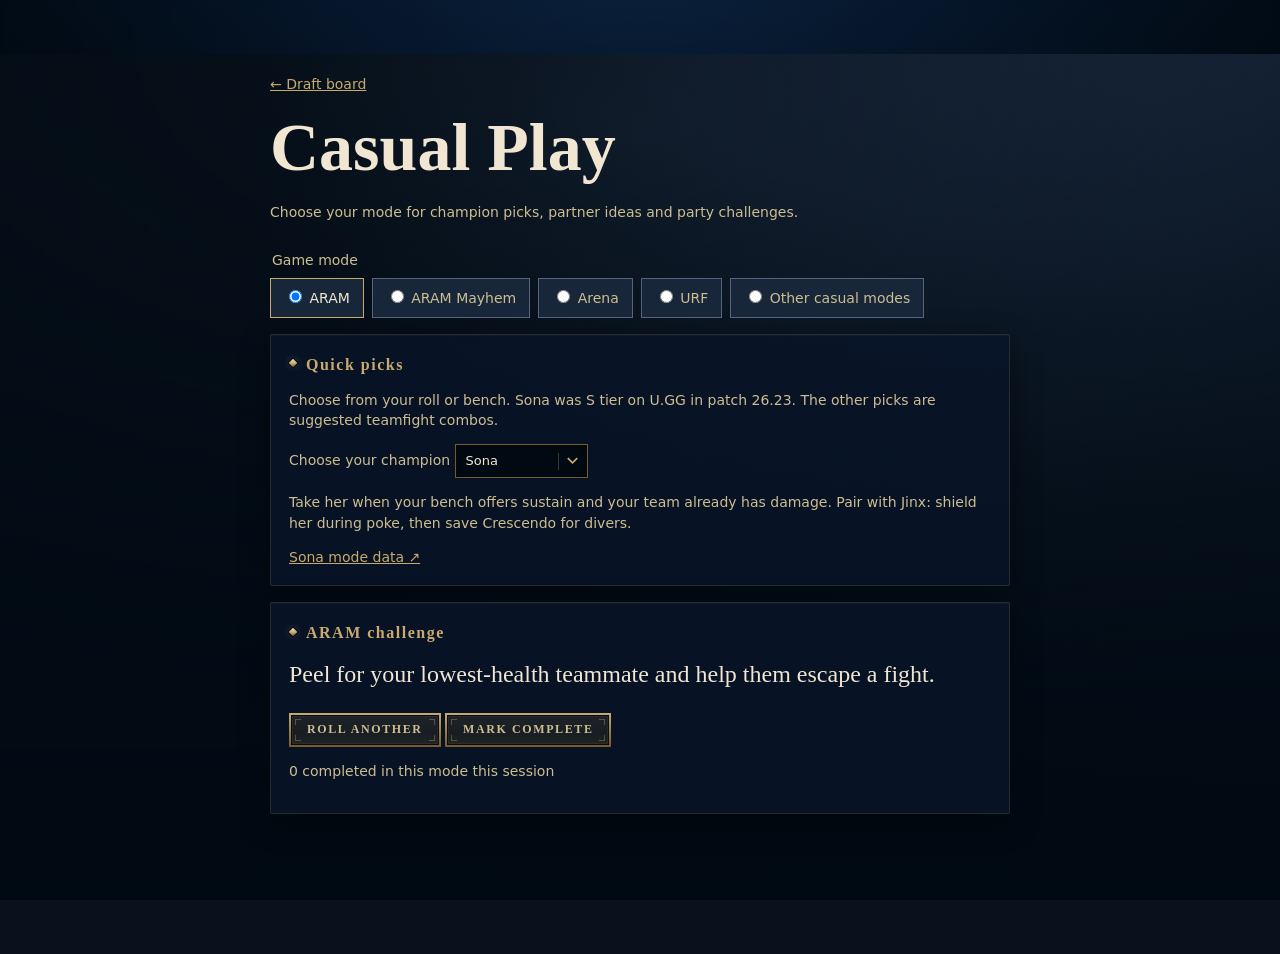
==== casual.html @ dc9e4411 "Route Arena and casual queues outside five-player analysis and suggest Arena duos" ====
<!doctype html>
<html lang="en">
<head>
<meta charset="utf-8">
<meta name="viewport" content="width=device-width,initial-scale=1">
<title>Casual Play · AI Counter Picker</title>
<link rel="stylesheet" href="style.css?v=d9fa9392c0">
<style>
body { background: radial-gradient(ellipse at top right,#273954,transparent 58%),#09121c; }
main { max-width: 780px; margin: 6vh auto; padding: 20px; }
h1 { color: var(--white); font: 700 clamp(36px,7vw,68px)/1.05 Georgia,serif; margin: 18px 0; }
fieldset { display:flex; flex-wrap:wrap; gap:8px; border:0; padding:0; margin:28px 0 16px; }
legend { margin-bottom:8px; } .mode { padding:8px 13px; background:#172638; border:1px solid #56637a; cursor:pointer; }
.mode:has(:checked) { border-color:var(--gold); color:var(--gold-hi); } .card { margin:16px 0; }
#prompt { font: 24px/1.35 Georgia,serif; color:var(--white); margin:14px 0 22px; }
</style>
<script defer src="casual.js?v=d9fa9392c0"></script>
</head>
<body><main><a href="./">← Draft board</a><h1>Casual Play</h1>
<p>Choose your mode for champion picks, partner ideas and party challenges.</p>
<fieldset><legend>Game mode</legend>
<label class="mode"><input type="radio" name="mode" value="ARAM" checked> ARAM</label>
<label class="mode"><input type="radio" name="mode" value="Mayhem"> ARAM Mayhem</label>
<label class="mode"><input type="radio" name="mode" value="Arena"> Arena</label>
<label class="mode"><input type="radio" name="mode" value="URF"> URF</label>
<label class="mode"><input type="radio" name="mode" value="Other"> Other casual modes</label></fieldset>
<section class="card" id="scout"><h2>Quick picks</h2><p id="pickNote"></p><label>Choose your champion <select id="champion"></select></label><div id="advice" aria-live="polite"></div></section>
<section class="card"><h2 id="heading">ARAM challenge</h2><p id="prompt" aria-live="polite"></p>
<button id="roll">Roll another</button> <button id="done">Mark complete</button><p id="score" aria-live="polite"></p></section>
</main></body></html>
---- style.css ----
:root {
  /* ---- the theme: Hextech, the default. The region themes (web/theme.js) set these on <html> ---- */
  --bg0: #010a13; --bg0-rgb: 1, 10, 19;            /* the darkest background, and dark ink on lit buttons */
  --bg1: #0a1428; --bg1-rgb: 10, 20, 40;
  --bg2: #0f1e33;
  --bg-deep: #050d18; --bg-deep-rgb: 3, 12, 24;
  --veil-rgb: 1, 6, 12;                            /* behind an open window */
  --glow1: #12305a; --glow2: #04223a;              /* the two soft glows in the page background */
  --panel: rgba(9, 20, 40, 0.86);
  --face: #1e2328; --face2: #141a20;               /* button faces */
  --surface: #0f1c30; --surface2: #0a1424; --surface-hi: #1b2a3f; --surface-hi2: #0d1829;   /* suggestion cards */
  --chip-bg: #0a1322; --field: #102038; --field2: #07111f; --rail: #0b111b; --rail2: #0b1521; --kbd: #0c1626;
  --accent: #c8aa6e; --accent-rgb: 200, 170, 110;  /* frames, titles, corner marks (gold) */
  --accent-hi: #f0e6d2; --accent-hi-rgb: 240, 230, 210;
  --accent-dk: #785a28; --accent-dk-rgb: 120, 90, 40;
  --accent-mid: #a08443; --accent-soft: #e0c88f; --accent-shade: #8f7340; --accent-deep: #463714;
  --accent-ink: #3c2d10; --accent-ink-rgb: 60, 45, 16;
  --accent-glint-rgb: 255, 250, 235; --accent-lit-rgb: 255, 252, 240;
  --energy: #0ac8b9; --energy-rgb: 10, 200, 185;   /* the glow: main buttons, switches, crystals (teal) */
  --energy-hi: #cdfafa; --energy-hi-rgb: 205, 250, 250;
  --energy-dk: #005a82; --energy-dk-rgb: 0, 90, 130;
  --energy-pale: #f0fdfd; --energy-glint: #e0fffd; --energy-lit: #f0fafa;
  --energy-face: #0a323c; --energy-face2: #091428; --energy-face-hi: #0d4552; --energy-face-hi2: #0a1e36;
  --energy-r: #2fd6c8; --energy-r2: #0a8c82;
  --text: #cdbe91;
  --text-dim: #8c8a82;
  --white: #f0e6d2;
  --chev: url("data:image/svg+xml,%3Csvg xmlns='http://www.w3.org/2000/svg' viewBox='0 0 12 8'%3E%3Cpath d='M1.5 1.5 6 6l4.5-4.5' fill='none' stroke='%23c8aa6e' stroke-width='1.8' stroke-linecap='square'/%3E%3C/svg%3E");
  --chev-hi: url("data:image/svg+xml,%3Csvg xmlns='http://www.w3.org/2000/svg' viewBox='0 0 12 8'%3E%3Cpath d='M1.5 1.5 6 6l4.5-4.5' fill='none' stroke='%23f0e6d2' stroke-width='1.8' stroke-linecap='square'/%3E%3C/svg%3E");
  --search-icon: url("data:image/svg+xml,%3Csvg xmlns='http://www.w3.org/2000/svg' viewBox='0 0 24 24' fill='none' stroke='%23c8aa6e' stroke-width='2.2' stroke-linecap='round'%3E%3Ccircle cx='10.5' cy='10.5' r='6.5'/%3E%3Cpath d='M15.5 15.5 21 21'/%3E%3C/svg%3E");
  --art: none; --art-pos: center 25%; --art-opacity: .58;   /* the region's picture behind everything, dimmed */
  /* the names the rest of the stylesheet uses */
  --gold: var(--accent); --gold-hi: var(--accent-hi); --gold-dk: var(--accent-dk);
  --line: #2a2f38;
  /* the teams and good/bad: the same in every theme */
  --blue: #0ac8b9;
  --blue-dk: #005a82;
  --red: #e84057;
  --red-dk: #6a1424;
  --good: #3fd28a;
  --bad: #ff5c6c;
  /* one look on every page: the same frame colour, corners, control heights and motion */
  --edge: rgba(var(--accent-rgb), 0.16);   /* panel frames: faint gold, like the client */
  --edge-hi: var(--accent-dk);                  /* control frames */
  --well: var(--bg0);                     /* inside of text boxes and dropdowns */
  --radius: 2px;
  --ctl: 34px;      /* buttons, dropdowns, text boxes */
  --ctl-sm: 28px;   /* small toggles and tools */
  --ctl-lg: 52px;   /* the champion search box */
  --head-h: 59px;   /* the header's real height (measured by the page), for things pinned under it */
  --ease: cubic-bezier(.2, .7, .2, 1);
  --spring: cubic-bezier(.34, 1.56, .64, 1);   /* a small overshoot: switch knobs, reticles */
  --t: .18s;
  --gem: linear-gradient(135deg, var(--accent-hi), var(--accent) 55%, var(--accent-dk));   /* the gold diamond used for knobs and marks */
  --shadow: 0 8px 30px rgba(0, 0, 0, 0.45);
}

* { box-sizing: border-box; }
html, body { margin: 0; }
html { background: var(--bg0); }
body {
  color: var(--text);
  font: 14px/1.45 Inter, system-ui, "Segoe UI", sans-serif;
  min-height: 100vh;
}
/* Behind everything, three layers pinned to the window: the page's soft glows, the theme's picture (a
   region's champion art, set by web/theme.js) dimmed, and a darker wash on top, heaviest at the edges and
   the bottom, that keeps every word easy to read. Being pinned layers, scrolling never repaints them.
   (No blur on them, and no see-through blur on bars or windows anywhere: a full-window blur is redrawn
   on every frame and made switching themes lag.) */
html::before, body::before, body::after { content: ""; position: fixed; inset: 0; z-index: -1; pointer-events: none; }
html::before {
  background: radial-gradient(1200px 600px at 50% -10%, var(--glow1) 0%, transparent 60%),
              radial-gradient(900px 500px at 0% 100%, var(--glow2) 0%, transparent 60%),
              linear-gradient(180deg, var(--bg0), var(--bg-deep) 60%, var(--bg0));
}
body::before {
  background: var(--art) var(--art-pos) / cover no-repeat;
  opacity: var(--art-opacity); will-change: opacity;
  transition: opacity .45s var(--ease);
}
body::after {
  background:
    radial-gradient(125% 90% at 50% 15%, rgba(var(--bg0-rgb), .05), rgba(var(--bg0-rgb), .72) 75%),
    linear-gradient(180deg, rgba(var(--bg0-rgb), .12), rgba(var(--bg0-rgb), .36) 50%, rgba(var(--bg0-rgb), .74));
}
/* the region's champions take turns (theme.js). Two pictures: the page's own (body::before) and a layer
   just above it (.art-fade), both under the dark wash. The one coming in fades in evenly while the other
   holds on and goes late, so together they stay as bright as one picture, with no dip halfway. */
.art-fade { position: fixed; inset: 0; z-index: -1; pointer-events: none; opacity: 0; background: center 20% / cover no-repeat;
  will-change: opacity; transition: opacity var(--art-fade, 1.5s) ease-in; }
.art-fade.on { opacity: var(--art-opacity); transition-timing-function: linear; }
html.art-out body::before { opacity: 0; transition: opacity var(--art-fade, 1.5s) ease-in; }
html.art-back body::before { transition: opacity var(--art-fade, 1.5s) linear; }
/* switching themes: the pictures go quickly (after the rules above, so this wins), then the new theme's comes in */
html.theme-swap body::before, html.theme-swap .art-fade { opacity: 0; transition: opacity .2s var(--ease); }
a { color: var(--gold); }
button, select, input { font: inherit; }
kbd { border: 1px solid var(--gold-dk); border-bottom-width: 2px; border-radius: var(--radius); padding: 0 4px; font-size: 11px; color: var(--gold); background: var(--kbd); }
* { scrollbar-width: thin; scrollbar-color: var(--edge-hi) transparent; }
::selection { background: rgba(var(--accent-rgb), .35); color: #fff; }
:focus-visible { outline: 1px solid var(--energy); outline-offset: 2px; }
a:has(> button) { display: inline-flex; text-decoration: none; }
@keyframes rise { from { opacity: 0; transform: translateY(6px); } }
@keyframes fade { from { opacity: 0; } }

/* ---------------------------------------------------------------- header */
header.top {
  display: flex; align-items: center; gap: 18px; padding: 0 20px; min-height: 58px;
  border-bottom: 1px solid rgba(var(--accent-dk-rgb), .35);
  background: linear-gradient(180deg, rgba(var(--bg0-rgb), .74), rgba(var(--bg1-rgb), .66));
  position: sticky; top: 0; z-index: 20;
}
/* a gold filigree line under the header, brightest in the middle, with a diamond set in it */
header.top::after {
  content: ""; position: absolute; left: 0; right: 0; bottom: -1px; height: 1px; pointer-events: none;
  background: linear-gradient(90deg, transparent, var(--accent-dk) 18%, var(--accent) 42%, var(--accent-hi) 50%, var(--accent) 58%, var(--accent-dk) 82%, transparent);
}
header.top::before {
  content: ""; position: absolute; left: 50%; bottom: -4px; width: 7px; height: 7px; margin-left: -3.5px; pointer-events: none;
  transform: rotate(45deg); background: var(--gem); box-shadow: 0 0 0 1px var(--bg0), 0 0 10px rgba(var(--accent-rgb), .55);
}
.brand { display: flex; align-items: center; gap: 10px; font-family: Cinzel, serif; font-weight: 800; letter-spacing: 2px; color: var(--gold-hi); font-size: 18px; white-space: nowrap; text-decoration: none; }
a.brand:hover { color: #fff; text-shadow: 0 0 14px rgba(var(--accent-rgb), .45); }
a.brand:focus-visible { outline: 1px solid var(--energy); outline-offset: 4px; }
.logo { width: 22px; height: 22px; transform: rotate(45deg); border: 2px solid var(--gold); box-shadow: inset 0 0 0 3px var(--bg0), inset 0 0 0 6px var(--energy); }
.data { flex: 1; color: var(--text-dim); font-size: 12.5px; overflow: hidden; text-overflow: ellipsis; white-space: nowrap; }
.actions { display: flex; gap: 8px; }
/* League-client style ("hextech") controls: square, gold gradient frame, Cinzel lettering.
   The artsy layer: a dark inner hairline, gold corner marks that brighten and open out on hover,
   a sheen that sweeps across the face, a soft glow, and a spark where you click (fx.js). */
button {
  --tint: var(--accent-hi-rgb);              /* hover light and sheen (r, g, b) */
  --mark: rgba(var(--accent-rgb), .9);    /* the corner marks */
  position: relative; isolation: isolate; cursor: pointer; border-radius: 0;
  display: inline-flex; align-items: center; justify-content: center; gap: 6px; vertical-align: middle;
  min-height: var(--ctl); padding: 0 16px; line-height: 1.1; white-space: nowrap;
  font-family: Cinzel, Georgia, serif; font-weight: 700; font-size: 12px; letter-spacing: 1.6px; text-transform: uppercase;
  color: var(--text);
  border: 2px solid transparent;
  background:
    linear-gradient(180deg, var(--face), var(--face2)) padding-box,
    linear-gradient(180deg, var(--accent) 0%, var(--accent-dk) 100%) border-box;
  box-shadow: inset 0 0 0 1px rgba(var(--bg0-rgb), .9), inset 0 0 0 2px rgba(var(--accent-rgb), .06), inset 0 -10px 14px -10px rgba(var(--accent-rgb), .18);
  transition: color var(--t) var(--ease), box-shadow var(--t) var(--ease), text-shadow var(--t) var(--ease), transform .12s var(--ease);
}
/* hover light + a sheen sweeping left to right under the label (gradients can't animate, their position can) */
button::before {
  content: ""; position: absolute; inset: 0; z-index: -1; pointer-events: none; opacity: 0;
  background:
    linear-gradient(105deg, transparent 38%, rgba(var(--tint), .1) 45%, rgba(var(--tint), .3) 50%, rgba(var(--tint), .1) 55%, transparent 62%) 150% 0 / 250% 100% no-repeat,
    linear-gradient(180deg, rgba(var(--tint), .1), rgba(var(--tint), 0) 75%);
  transition: opacity var(--t) var(--ease), background-position 0s .25s;   /* (resets once faded out) */
}
button:hover::before { opacity: 1; background-position: -50% 0, 0 0; transition: opacity var(--t) var(--ease), background-position .8s var(--ease); }
/* four gold corner marks, like the filigree on the client's frames */
button::after {
  content: ""; position: absolute; inset: 4px; z-index: -1; pointer-events: none; opacity: .4;
  background:
    linear-gradient(var(--mark), var(--mark)) left top / 6px 1px, linear-gradient(var(--mark), var(--mark)) left top / 1px 6px,
    linear-gradient(var(--mark), var(--mark)) right top / 6px 1px, linear-gradient(var(--mark), var(--mark)) right top / 1px 6px,
    linear-gradient(var(--mark), var(--mark)) left bottom / 6px 1px, linear-gradient(var(--mark), var(--mark)) left bottom / 1px 6px,
    linear-gradient(var(--mark), var(--mark)) right bottom / 6px 1px, linear-gradient(var(--mark), var(--mark)) right bottom / 1px 6px;
  background-repeat: no-repeat;
  transition: inset .22s var(--ease), opacity var(--t) var(--ease);
}
button:hover::after { inset: 2px; opacity: 1; }
button:hover {
  color: var(--accent-hi); text-shadow: 0 0 10px rgba(var(--tint), .35);
  background:
    linear-gradient(180deg, var(--face), var(--face2)) padding-box,
    linear-gradient(180deg, var(--accent-hi) 0%, var(--accent) 55%, var(--accent-dk) 100%) border-box;
  box-shadow: inset 0 0 0 1px rgba(var(--bg0-rgb), .9), inset 0 0 0 2px rgba(var(--accent-rgb), .1), inset 0 -14px 18px -12px rgba(var(--accent-hi-rgb), .25), 0 0 14px rgba(var(--accent-rgb), .28);
}
button:active { transform: translateY(1px) scale(.985); color: #a09b8c; text-shadow: none; box-shadow: inset 0 0 0 1px rgba(var(--bg0-rgb), .9), inset 0 6px 12px rgba(0, 0, 0, .55); }
button:active::after { inset: 5px; transition-duration: .06s; }
button:disabled { cursor: default; color: #5b5a56; text-shadow: none; background: linear-gradient(var(--face), var(--face)) padding-box, linear-gradient(#3c3c41, #3c3c41) border-box; box-shadow: none; }
button:disabled::before, button:disabled::after { display: none; }
/* the main actions: teal "lock in" button, with a slow hextech glow breathing at its base */
button.gold {
  --tint: var(--energy-hi-rgb); --mark: rgba(var(--energy-rgb), .95);
  color: var(--energy-hi);
  background:
    linear-gradient(180deg, var(--energy-face) 0%, var(--energy-face2) 100%) padding-box,
    linear-gradient(180deg, var(--accent) 0%, var(--accent-dk) 100%) border-box;
  box-shadow: inset 0 0 0 1px rgba(var(--bg0-rgb), .9), inset 0 -12px 18px -10px rgba(var(--energy-rgb), .45);
  animation: breathe 3.2s ease-in-out infinite;
}
@keyframes breathe { 50% { box-shadow: inset 0 0 0 1px rgba(var(--bg0-rgb), .9), inset 0 -14px 20px -10px rgba(var(--energy-rgb), .62), 0 0 10px rgba(var(--energy-rgb), .14); } }
button.gold:hover {
  color: var(--energy-lit); animation: none;
  background:
    linear-gradient(180deg, var(--energy-face-hi) 0%, var(--energy-face-hi2) 100%) padding-box,
    linear-gradient(180deg, var(--accent-hi) 0%, var(--accent) 55%, var(--accent-dk) 100%) border-box;
  box-shadow: inset 0 0 0 1px rgba(var(--bg0-rgb), .9), inset 0 -14px 20px -10px rgba(var(--energy-rgb), .7), 0 0 16px rgba(var(--energy-rgb), .35);
}
/* small icon buttons and tight toggles: no corner marks (too little room) */
button.mini::after, .modal-x::after, .role-tabs button::after, .seg button::after { display: none; }
/* dropdowns, text boxes and checkboxes to match: same height and frame as the buttons */
/* dropdowns: a dark well, an engraved divider and a gold chevron that lights up on hover */
select {
  appearance: none; -webkit-appearance: none; border-radius: 0; cursor: pointer; height: var(--ctl); font-size: 13px;
  background-color: var(--well);
  background-image: var(--chev),
    linear-gradient(rgba(var(--accent-rgb), .28), rgba(var(--accent-rgb), .28)) !important;
  background-repeat: no-repeat !important; background-position: right 9px center, right 28px center !important;
  background-size: 11px 8px, 1px 54% !important;
  color: var(--accent-hi) !important; border: 1px solid var(--accent-dk) !important; padding: 0 38px 0 10px !important;
  box-shadow: inset 0 0 0 1px rgba(var(--bg0-rgb), .9), inset 0 8px 14px -10px rgba(0, 0, 0, .8);
  transition: border-color var(--t) var(--ease), box-shadow var(--t) var(--ease);
}
select:hover, select:focus {
  border-color: var(--accent) !important; outline: none;
  background-image: var(--chev-hi),
    linear-gradient(rgba(var(--accent-rgb), .5), rgba(var(--accent-rgb), .5)) !important;
  box-shadow: inset 0 0 0 1px rgba(var(--bg0-rgb), .9), 0 0 0 1px rgba(var(--accent-rgb), .14), 0 0 12px rgba(var(--accent-rgb), .24);
}
select option { background: var(--bg0); color: var(--accent-hi); }
input[type="text"], input[type="search"], input[type="password"], input[type="number"], input:not([type]) {
  appearance: none; -webkit-appearance: none; height: var(--ctl); padding: 0 10px; font-size: 13.5px;
  color: var(--white); background: var(--well); border: 1px solid var(--edge-hi); border-radius: 0; outline: none;
  transition: border-color var(--t) var(--ease), box-shadow var(--t) var(--ease);
}
input[type="text"]:hover, input[type="search"]:hover, input[type="password"]:hover, input[type="number"]:hover, input:not([type]):hover { border-color: var(--accent-mid); }
input[type="text"]:focus, input[type="search"]:focus, input[type="password"]:focus, input[type="number"]:focus, input:not([type]):focus {
  border-color: var(--gold); box-shadow: 0 0 0 1px rgba(var(--accent-rgb), .2), 0 0 14px rgba(var(--accent-rgb), .16);
}
input::placeholder { color: #5f6266; }
/* switches: an engraved rail with a diamond knob that springs across; off = cold steel, on = a lit
   hextech crystal with teal energy filling the rail behind it */
input[type="checkbox"] {
  appearance: none; -webkit-appearance: none; position: relative; flex: none; margin: 0; cursor: pointer;
  width: 36px; height: 18px; vertical-align: middle;
  border: 1px solid var(--accent-dk); border-radius: 0;
  background: linear-gradient(180deg, var(--bg0), var(--rail2));
  box-shadow: inset 0 0 0 1px rgba(var(--bg0-rgb), .9), inset 0 3px 6px rgba(0, 0, 0, .7);
  transition: border-color var(--t) var(--ease), box-shadow .25s var(--ease), background-color .25s var(--ease);
}
input[type="checkbox"]::after {   /* the groove the knob runs in, with a notch at each end */
  content: ""; position: absolute; left: 5px; right: 5px; top: 50%; height: 1px; margin-top: -.5px;
  background: linear-gradient(90deg, rgba(var(--accent-rgb), .35) 0 2px, rgba(var(--accent-rgb), .16) 2px calc(100% - 2px), rgba(var(--accent-rgb), .35) calc(100% - 2px));
  transition: background .25s var(--ease);
}
input[type="checkbox"]::before {   /* the knob */
  content: ""; position: absolute; z-index: 1; top: 50%; left: 3px; width: 10px; height: 10px; margin-top: -5px;
  transform: rotate(45deg);
  background: linear-gradient(135deg, #a09b8c, #5b5a56 55%, #2b2e33);
  border: 1px solid var(--bg0); box-shadow: 0 0 0 1px var(--accent-dk), 0 2px 3px rgba(0, 0, 0, .6);
  transition: transform .32s var(--spring), background .2s var(--ease), box-shadow .25s var(--ease);
}
input[type="checkbox"]:hover, label.chk:hover input[type="checkbox"], label.check:hover input[type="checkbox"] {
  border-color: var(--accent); box-shadow: inset 0 0 0 1px rgba(var(--bg0-rgb), .9), inset 0 3px 6px rgba(0, 0, 0, .7), 0 0 10px rgba(var(--accent-rgb), .22);
}
input[type="checkbox"]:checked {
  border-color: var(--accent);
  background: linear-gradient(90deg, rgba(var(--energy-rgb), .5), rgba(var(--energy-dk-rgb), .45) 62%, rgba(var(--bg0-rgb), .95)), var(--bg0);
  box-shadow: inset 0 0 0 1px rgba(var(--bg0-rgb), .85), inset 0 0 10px rgba(var(--energy-rgb), .3), 0 0 12px rgba(var(--energy-rgb), .22);
}
input[type="checkbox"]:checked::after { background: linear-gradient(90deg, rgba(var(--energy-hi-rgb), .5) 0 2px, rgba(var(--energy-hi-rgb), .2) 2px calc(100% - 2px), rgba(var(--energy-hi-rgb), .5) calc(100% - 2px)); }
input[type="checkbox"]:checked::before {
  transform: translateX(18px) rotate(45deg);
  background: linear-gradient(135deg, var(--energy-pale), var(--energy) 50%, var(--energy-dk));
  box-shadow: 0 0 0 1px var(--accent), 0 0 8px rgba(var(--energy-rgb), .95), 0 0 16px rgba(var(--energy-rgb), .45);
}
input[type="checkbox"]:active::before { transition-duration: .12s; box-shadow: 0 0 0 1px var(--accent-hi), 0 0 12px rgba(var(--accent-hi-rgb), .6); }
input[type="checkbox"]:focus-visible { outline: 1px solid var(--energy); outline-offset: 3px; }
label.chk, label.check { cursor: pointer; user-select: none; }
label.chk:hover, label.check:hover { color: var(--gold-hi) !important; }
/* sliders: a dark rail filled with gold up to a diamond thumb (fx.js keeps --from/--to in step;
   a slider that runs through 0, like gold difference, fills from the middle) */
input[type="range"] { -webkit-appearance: none; appearance: none; height: 18px; background: transparent; cursor: pointer; }
input[type="range"]::-webkit-slider-runnable-track {
  height: 4px; border: 1px solid var(--accent-deep);
  background: linear-gradient(90deg, transparent var(--from, 0%), var(--accent-mid) var(--from, 0%), var(--accent-soft) var(--to, 0%), transparent var(--to, 0%)), var(--face);
}
input[type="range"]::-moz-range-track {
  height: 4px; border: 1px solid var(--accent-deep);
  background: linear-gradient(90deg, transparent var(--from, 0%), var(--accent-mid) var(--from, 0%), var(--accent-soft) var(--to, 0%), transparent var(--to, 0%)), var(--face);
}
input[type="range"]::-moz-range-progress { background: transparent; }
input[type="range"]::-webkit-slider-thumb {
  -webkit-appearance: none; width: 13px; height: 13px; margin-top: -6px; transform: rotate(45deg);
  background: var(--gem); border: 1px solid var(--bg0);
  box-shadow: 0 0 0 1px var(--accent-dk), 0 0 8px rgba(var(--accent-rgb), .35); transition: box-shadow var(--t) var(--ease), transform .2s var(--spring);
}
input[type="range"]::-moz-range-thumb {
  width: 12px; height: 12px; border-radius: 0; transform: rotate(45deg);
  background: var(--gem); border: 1px solid var(--bg0); box-shadow: 0 0 0 1px var(--accent-dk);
}
input[type="range"]:hover::-webkit-slider-thumb, input[type="range"]:focus-visible::-webkit-slider-thumb { box-shadow: 0 0 0 1px var(--accent), 0 0 12px rgba(var(--accent-rgb), .6); }
input[type="range"]:active::-webkit-slider-thumb { transform: rotate(45deg) scale(1.25); box-shadow: 0 0 0 1px var(--accent-hi), 0 0 14px rgba(var(--accent-hi-rgb), .7); }

/* ------------------------------------------------------------------ keys */
/* the keyboard, in one quiet line right under the header */
.keys {
  display: flex; flex-wrap: wrap; align-items: center; justify-content: center; gap: 4px 0; padding: 6px 20px;
  border-bottom: 1px solid var(--edge); background: rgba(var(--bg0-rgb), .72); font-size: 12px; color: var(--text-dim);
}
.keys > span { display: inline-flex; align-items: center; gap: 4px; white-space: nowrap; }
.keys > span.data { margin-left: auto; flex: 0 1 auto; min-width: 0; display: block; overflow: hidden; text-overflow: ellipsis; color: var(--text-dim); font-size: 11.5px; }
.keys > span.data::before { display: none; }
.keys > span + span::before {   /* a small gold diamond between the keys */
  content: ""; width: 4px; height: 4px; margin: 0 12px; transform: rotate(45deg); background: var(--accent-dk);
}
.keys i { color: var(--gold); font-style: normal; font-weight: 600; }
.keys kbd { font-size: 11px; line-height: 16px; }

/* -------------------------------------------------------------- settings */
/* The League client and the mode, then your seat (side, role, pick order) and your champions. What you
   change most is a row of big one-click buttons, the current choice lit; the names around them are quiet. */
.settings, .solobar {
  display: flex; flex-wrap: wrap; align-items: center; gap: 10px 28px; padding: 10px 20px; min-height: 62px;
  border-bottom: 1px solid var(--edge); background: rgba(var(--bg0-rgb), 0.55); font-size: 13px;
}
.settings label, .solobar label { display: flex; align-items: center; gap: 8px; color: var(--text-dim); }
/* a switch that's on says so in bright, bold letters */
.settings label.chk:has(input:checked), .solobar label.chk:has(input:checked), .client .chk:has(input:checked) { color: var(--gold-hi); font-weight: 600; }
select { max-width: 210px; }
.chk input { accent-color: var(--gold); }
.fearless { margin-left: auto; color: var(--text-dim); max-width: 100%; }
.fearless .game { color: var(--gold-hi); font-weight: 700; margin-right: 8px; }
#fearlessList .chip { margin: 2px; }
.solo-switch { color: var(--gold-hi) !important; font-weight: 600; font-size: 13.5px; }
body.solo .pro-only, body:not(.solo) .solo-only { display: none !important; }
.field { display: flex; align-items: center; gap: 12px; }
.field-name { font: 700 11px/1.2 Cinzel, Georgia, serif; letter-spacing: 1.6px; text-transform: uppercase; color: var(--text-dim); white-space: nowrap; }
.seg.big button, .seg.mid button { min-height: 40px; font-size: 13px; }
.seg.big button { padding: 0 18px; letter-spacing: 1.8px; }
.seg.mid button { min-width: 46px; padding: 0 10px; letter-spacing: 1px; }
.seg.big button:not(.on), .seg.mid button:not(.on) { color: var(--text-dim); }
.seg.big button:not(.on):hover, .seg.mid button:not(.on):hover { color: var(--accent-hi); }
.seg button.on { z-index: 1; }   /* (its frame over its neighbours') */
/* your side, lit in its team's colour */
.side-seg button.on[data-v="B"], .side-seg button.on[data-v="B"]:hover {
  --tint: 205, 250, 250; color: #e0fffd; text-shadow: 0 0 8px rgba(10, 200, 185, .7);
  background: linear-gradient(180deg, #0f5a66 0%, #0a2f40 55%, #0a1e36 100%) padding-box, linear-gradient(180deg, #5ff5e8, #0ac8b9 45%, #005a82) border-box;
  box-shadow: inset 0 0 0 1px rgba(var(--bg0-rgb), .85), inset 0 -14px 20px -10px rgba(10, 200, 185, .75), 0 0 16px rgba(10, 200, 185, .4);
}
.side-seg button.on[data-v="R"], .side-seg button.on[data-v="R"]:hover {
  --tint: 255, 214, 220; color: #ffe2e7; text-shadow: 0 0 8px rgba(232, 64, 87, .7);
  background: linear-gradient(180deg, #6a1a2a 0%, #3a1019 55%, #1e0a12 100%) padding-box, linear-gradient(180deg, #ff8a9b, #e84057 45%, #6a1424) border-box;
  box-shadow: inset 0 0 0 1px rgba(var(--bg0-rgb), .85), inset 0 -14px 20px -10px rgba(232, 64, 87, .75), 0 0 16px rgba(232, 64, 87, .4);
}
/* a suggestion that's banned in your game: one click takes it out */
.rec .ban-it { position: absolute; left: 4px; bottom: 4px; width: 22px; height: 22px; font-size: 13px; opacity: 0; transition: opacity var(--t) var(--ease), color var(--t) var(--ease), box-shadow var(--t) var(--ease); }
.rec:hover .ban-it, .rec .ban-it:focus-visible { opacity: 1; }
@media (hover: none) { .rec .ban-it { opacity: .8; } }
.rec .ban-it:hover { color: #ffd6dc; box-shadow: inset 0 0 0 1px rgba(var(--bg0-rgb), .9), inset 0 -10px 14px -8px rgba(232, 64, 87, .6), 0 0 12px rgba(232, 64, 87, .35); }
.suggest li.multi { flex-wrap: wrap; gap: 6px 8px; padding: 6px 10px; }
.suggest li.multi img { width: 26px; height: 26px; }
.suggest li.multi > span:not(.enter) { flex: 1 1 160px; color: var(--white); }
.solobar { background: rgba(var(--accent-rgb), 0.04); animation: fade .25s var(--ease); }
.solobar[hidden] { display: none; }
.pool { flex: 1 1 380px; min-width: 0; overflow: hidden; color: var(--text-dim); font-size: 12px; }
/* your champions on one line; when they don't fit, the line slides slowly back and forth (hover to stop it) */
.pool-track { display: inline-flex; align-items: center; white-space: nowrap; will-change: transform; }
.pool-track .chip { flex: none; margin-top: 0; margin-bottom: 0; }
.pool-src { flex: none; margin-left: 4px; }
.pool.moving { -webkit-mask-image: linear-gradient(90deg, transparent, #000 16px, #000 calc(100% - 16px), transparent); mask-image: linear-gradient(90deg, transparent, #000 16px, #000 calc(100% - 16px), transparent); }
.pool.moving .pool-track { padding: 0 16px; animation: pingpong var(--dur, 10s) ease-in-out infinite alternate; }
.pool.moving:hover .pool-track, .pool.moving:focus-within .pool-track { animation-play-state: paused; }
@keyframes pingpong { 0%, 12% { transform: translateX(0); } 88%, 100% { transform: translateX(calc(var(--shift, 0px) - 32px)); } }
.pool .chip { height: 30px; font-size: 12.5px; font-weight: 600; cursor: pointer; user-select: none; transition: opacity var(--t) var(--ease), border-color var(--t) var(--ease); }
.pool .chip img { width: 24px; height: 24px; }
.pool .chip:hover { border-color: var(--gold); }
.pool .chip.off { opacity: .38; text-decoration: line-through; }
.pool .chip .n { color: var(--text-dim); font-weight: 400; }
.pool-note { margin: 8px 0 0; color: var(--text-dim); font-size: 12.5px; }
.pool-note b { color: var(--gold-hi); font-weight: 600; }
.start-card {
  border: 1px solid var(--edge-hi); border-radius: var(--radius); padding: 18px 18px 16px; margin-bottom: 12px; text-align: center;
  background: linear-gradient(180deg, rgba(var(--accent-rgb), .09), rgba(var(--bg0-rgb), .55));
  box-shadow: inset 0 0 0 1px rgba(var(--bg0-rgb), .8), var(--shadow); animation: rise .3s var(--ease);
}
.start-card[hidden], .phase[hidden] { display: none; }
.phase > span:first-child { white-space: nowrap; }
.start-card h2 { margin: 0 0 4px; font-family: Cinzel, serif; color: var(--gold-hi); font-size: 18px; letter-spacing: 1.5px; }
.start-card p { margin: 4px 0 12px; color: var(--text-dim); font-size: 13px; }
.start-card .row { display: flex; flex-wrap: wrap; gap: 10px; justify-content: center; align-items: center; margin: 8px 0; }
.start-card .row > span { color: var(--text-dim); font-size: 13px; }
.start-card .team-btn, .start-card .mode-btn { flex-direction: column; gap: 0; white-space: normal; }
.start-card .team-btn { min-width: 200px; min-height: 60px; padding: 8px 20px; font-size: 15px; letter-spacing: 2.5px; }
.start-card .team-btn small, .start-card .mode-btn small {
  display: block; font-family: Inter, system-ui, sans-serif; font-weight: 500; letter-spacing: .2px; text-transform: none;
  color: var(--text-dim); font-size: 11.5px; margin-top: 3px;
}
/* the big choices: their corner marks open out into a reticle that locks onto the one under the mouse */
.start-card .team-btn::after, .start-card .mode-btn::after {
  inset: 6px; opacity: .55;
  background-size: 10px 1px, 1px 10px, 10px 1px, 1px 10px, 10px 1px, 1px 10px, 10px 1px, 1px 10px;
  transition: inset .34s var(--spring), opacity var(--t) var(--ease);
}
.start-card .team-btn:hover::after { inset: -7px; opacity: 1; }
.start-card .mode-btn:hover::after { inset: 3px; opacity: 1; }
.start-card .team-btn:active::after { inset: -3px; }
.start-card .team-btn { --mark: rgba(var(--accent-rgb), .95); }
.start-card .team-btn.blue { --tint: 205, 250, 250; --mark: rgba(10, 200, 185, .95); }
.start-card .team-btn.red { --tint: 255, 214, 220; --mark: rgba(232, 64, 87, .95); }
.start-card .team-btn.blue {
  color: #0ac8b9;
  background: linear-gradient(180deg, #0a2a33, #091428) padding-box, linear-gradient(180deg, #0ac8b9, #005a82) border-box;
  box-shadow: inset 0 0 0 1px rgba(var(--bg0-rgb), .9), inset 0 -14px 20px -12px rgba(10, 200, 185, .5);
}
.start-card .team-btn.blue:hover { color: #cdfafa; box-shadow: inset 0 0 0 1px rgba(var(--bg0-rgb), .9), inset 0 -16px 22px -10px rgba(10, 200, 185, .75), 0 0 18px rgba(10, 200, 185, .4); }
.start-card .team-btn.red {
  color: #ff8a9b;
  background: linear-gradient(180deg, #33101a, #180a10) padding-box, linear-gradient(180deg, #e84057, #6a1424) border-box;
  box-shadow: inset 0 0 0 1px rgba(var(--bg0-rgb), .9), inset 0 -14px 20px -12px rgba(232, 64, 87, .5);
}
.start-card .team-btn.red:hover { color: #ffd6dc; box-shadow: inset 0 0 0 1px rgba(var(--bg0-rgb), .9), inset 0 -16px 22px -10px rgba(232, 64, 87, .75), 0 0 18px rgba(232, 64, 87, .4); }
.start-card .slot-btn { min-width: var(--ctl); padding: 0 10px; }
.start-card .modes { margin: 0 0 16px; gap: 0; align-items: stretch; }
.start-card .modes .mode-btn + .mode-btn { margin-left: -2px; }
.start-card .mode-btn { min-width: 230px; min-height: 54px; padding: 6px 16px; }
/* selected state for toggle buttons: lit gold, like a chosen tab in the client */
.role-tabs button.on, .seg button.on, .start-card .slot-btn.on, .start-card .mode-btn.on, button.mb-champ.on {
  --tint: var(--accent-lit-rgb); --mark: rgba(var(--accent-ink-rgb), .75);   /* engraved dark marks on the lit gold */
  color: var(--bg0); text-shadow: 0 1px 0 rgba(var(--accent-glint-rgb), .35);
  background: linear-gradient(180deg, var(--accent-hi) 0%, var(--accent) 45%, var(--accent-mid) 100%) padding-box,
              linear-gradient(180deg, var(--accent-hi), var(--accent-dk)) border-box;
  box-shadow: inset 0 0 0 1px rgba(var(--accent-glint-rgb), .35), inset 0 -6px 10px -6px rgba(var(--accent-ink-rgb), .5), 0 0 12px rgba(var(--accent-rgb), .35);
}
.role-tabs button.on:hover, .seg button.on:hover, .start-card .slot-btn.on:hover, .start-card .mode-btn.on:hover, button.mb-champ.on:hover {
  box-shadow: inset 0 0 0 1px rgba(var(--accent-glint-rgb), .5), inset 0 -6px 10px -6px rgba(var(--accent-ink-rgb), .5), 0 0 18px rgba(var(--accent-rgb), .5);
}
/* toggles that aren't chosen: a gold line grows under the label on hover */
.role-tabs button:not(.on)::after, .seg button:not(.on)::after {
  display: block; inset: auto 30% 3px; height: 1px; opacity: 0; background: linear-gradient(90deg, transparent, var(--gold), transparent);
  transform: scaleX(.2); transition: transform .25s var(--ease), opacity var(--t) var(--ease);
}
.role-tabs button:not(.on):hover::after, .seg button:not(.on):hover::after { opacity: 1; transform: scaleX(1.6); }
.start-card .mode-btn.on small { color: var(--accent-ink); }
.suggest li .enter { color: var(--gold); font-size: 11px; margin-left: 8px; }
/* the finished draft: each team's ways to win and lose */
.ways { display: grid; grid-template-columns: 1fr 1fr; gap: 18px; }
.ways .team-ways { border-top: 3px solid var(--blue); padding-top: 8px; min-width: 0; }
.ways .team-ways.R { border-top-color: var(--red); }
.ways .team-ways h3 { margin: 4px 0; display: flex; justify-content: space-between; gap: 8px; align-items: baseline; }
.ways .team-ways h3 .p { font-size: 20px; }
.ways .team-ways.B h3 .p { color: var(--blue); }
.ways .team-ways.R h3 .p { color: var(--red); }
.ways .you { font-size: 11px; color: var(--gold); border: 1px solid var(--gold-dk); border-radius: var(--radius); padding: 0 6px; margin-left: 6px; }
.ways .plan-name { color: var(--gold-hi); font-style: italic; margin: 2px 0 8px; }
.ways h4 { margin: 10px 0 4px; font-size: 13px; letter-spacing: .5px; }
.ways ul { margin: 0; padding-left: 18px; line-height: 1.5; font-size: 13.5px; }
.ways ul li { margin: 3px 0; }
.ways h4.win { color: #3ccf91; }
.ways h4.lose { color: var(--red); }
@media (max-width: 760px) { .ways { grid-template-columns: 1fr; } }
.phase .done-bans { margin-left: 12px; min-height: var(--ctl-sm); padding: 0 12px; font-size: 11px; letter-spacing: 1px; }

/* ----------------------------------------------------------------- board */
.board {
  display: grid; grid-template-columns: minmax(220px, 280px) minmax(0, 1fr) minmax(220px, 280px);
  gap: 18px; padding: 18px 20px; max-width: 1500px; margin: 0 auto;
}
.team { background: var(--panel); border: 1px solid var(--edge); border-radius: var(--radius); padding: 14px; box-shadow: var(--shadow); align-self: start; position: sticky; top: calc(var(--head-h) + 14px); }
.team.blue { border-top: 3px solid var(--blue); }
.team.red { border-top: 3px solid var(--red); }
.team-head { display: flex; align-items: center; gap: 8px; }
.team.red .team-head { justify-content: flex-end; }
.side-name { font-family: Cinzel, serif; font-weight: 800; letter-spacing: 3px; font-size: 18px; }
.blue .side-name { color: var(--blue); }
.red .side-name { color: var(--red); }
.tag { font-size: 10.5px; text-transform: uppercase; letter-spacing: 1px; color: var(--text-dim); border: 1px solid var(--edge); padding: 1px 6px; border-radius: var(--radius); }
.pct { font-weight: 700; color: var(--white); font-size: 15px; }
.blue .pct { margin-left: auto; }
.red .pct { margin-right: auto; }
.team-name { color: var(--gold); font-size: 12px; min-height: 16px; margin: 4px 0 8px; }
.team.red .team-name { text-align: right; }

.bans { display: flex; gap: 6px; margin-bottom: 12px; }
.team.red .bans { justify-content: flex-end; }
.ban {
  width: 36px; height: 36px; border: 1px solid #3a3f47; border-radius: var(--radius); background: var(--rail) center/cover;
  position: relative; filter: grayscale(1) brightness(.6);
  transition: filter var(--t) var(--ease), border-color var(--t) var(--ease);
}
.ban.filled::after { content: ""; position: absolute; inset: 0; background: linear-gradient(45deg, transparent 46%, var(--red) 47%, var(--red) 53%, transparent 54%); }
.ban.current { filter: none; border-color: var(--gold); box-shadow: 0 0 0 2px rgba(var(--accent-rgb), .35), 0 0 14px rgba(var(--accent-rgb), .45); animation: pulse 1.4s infinite; }

.picks { display: flex; flex-direction: column; gap: 8px; }
.pick {
  display: flex; align-items: center; gap: 10px; height: 64px; padding: 6px 8px; border-radius: var(--radius);
  border: 1px solid rgba(var(--accent-rgb), .1); background: linear-gradient(90deg, rgba(255, 255, 255, .02), transparent);
  position: relative; overflow: hidden;
  transition: border-color var(--t) var(--ease), box-shadow var(--t) var(--ease), opacity var(--t) var(--ease);
}
.pick.filled:hover { border-color: rgba(var(--accent-rgb), .35); }
/* a champion just locked in: a gold flash and the portrait settling into its slot */
.pick.fresh { animation: lockin .7s var(--ease) backwards; animation-delay: var(--born, 0ms); }
.pick.fresh .portrait { animation: settle .45s var(--ease) backwards; animation-delay: var(--born, 0ms); }
.ban.fresh { animation: settle .35s var(--ease) backwards; animation-delay: var(--born, 0ms); }
@keyframes lockin { from { border-color: var(--gold-hi); box-shadow: inset 0 0 0 1px rgba(var(--accent-hi-rgb), .8), inset 0 0 30px rgba(var(--accent-rgb), .35), 0 0 22px rgba(var(--accent-rgb), .45); } }
@keyframes settle { from { opacity: 0; transform: scale(1.3); } }
.team.red .pick { flex-direction: row-reverse; text-align: right; }
.pick .portrait { width: 50px; height: 50px; border-radius: 50%; border: 2px solid #3a4250; background: var(--rail) center/cover; flex: none; }
.blue .pick.filled .portrait { border-color: var(--blue); }
.red .pick.filled .portrait { border-color: var(--red); }
.pick .slot { font-size: 11px; color: var(--text-dim); text-transform: uppercase; letter-spacing: 1px; }
.pick .cname { color: var(--white); font-weight: 600; font-size: 15px; }
.pick .role { display: inline-block; margin-top: 2px; font-size: 11px; padding: 0 6px; border-radius: var(--radius); border: 1px solid var(--gold-dk); color: var(--gold); cursor: pointer; user-select: none; transition: border-color var(--t) var(--ease), color var(--t) var(--ease); }
.pick .role:hover { border-color: var(--gold); color: var(--gold-hi); }
.pick.likely { opacity: .55; border-style: dashed; }
.pick.likely .cname { color: var(--text-dim); font-weight: 500; }
.pick.current { border-color: var(--gold); box-shadow: inset 0 0 0 1px rgba(var(--accent-rgb), .4), 0 0 18px rgba(var(--accent-rgb), .25); animation: pulse 1.4s infinite; }
.pick.current .slot { color: var(--gold-hi); }
/* change your mind: swap or remove any pick, click a ban to remove it */
.pick-tools { position: absolute; top: 50%; right: 8px; display: flex; gap: 4px; z-index: 2; opacity: 0; transform: translate(4px, -50%); transition: opacity var(--t) var(--ease), transform var(--t) var(--ease); }
.team.red .pick-tools { right: auto; left: 8px; transform: translate(-4px, -50%); }
.pick:hover .pick-tools, .pick.swapping .pick-tools, .pick-tools:focus-within { opacity: 1; transform: translate(0, -50%); }
@media (hover: none) { .pick-tools { opacity: .85; transform: translate(0, -50%); } }
button.mini { width: var(--ctl-sm); height: var(--ctl-sm); min-height: 0; padding: 0; font-family: "Segoe UI Symbol", system-ui, sans-serif; font-size: 13px; letter-spacing: 0; line-height: 1; }
button.mini.del:hover { color: #ffd6dc; box-shadow: inset 0 0 0 1px rgba(var(--bg0-rgb), .9), inset 0 -10px 14px -8px rgba(232, 64, 87, .6), 0 0 12px rgba(232, 64, 87, .35); }
.pick.swapping { border-color: var(--energy); box-shadow: inset 0 0 0 1px rgba(var(--energy-rgb), .45), 0 0 18px rgba(var(--energy-rgb), .3); animation: pulse 1.4s infinite; }
.ban.filled { cursor: pointer; }
.ban.filled:hover { filter: none; border-color: var(--red); }
.ban.filled:hover::after { content: "✕"; display: grid; place-items: center; color: #ffd6dc; font-size: 17px; font-weight: 700; background: rgba(106, 20, 36, .7); }
.pick.filled::before { content: ""; position: absolute; inset: 0; background: var(--splash) center 25%/cover; opacity: .16; pointer-events: none; }
@keyframes pulse { 50% { box-shadow: inset 0 0 0 1px rgba(var(--accent-rgb), .15), 0 0 4px rgba(var(--accent-rgb), .1); } }

/* ---------------------------------------------------------------- center */
.center { min-width: 0; }
.replay { display: flex; flex-wrap: wrap; align-items: center; gap: 8px 12px; margin-bottom: 10px; padding: 8px 12px; border: 1px dashed var(--gold); border-radius: var(--radius); background: rgba(var(--accent-rgb), .07); font-size: 12.5px; color: var(--white); }
.replay[hidden] { display: none; }
.replay b { color: var(--gold-hi); }
.replay button { margin-left: auto; min-height: var(--ctl-sm); padding: 0 10px; font-size: 11px; }
.phase {
  display: flex; flex-wrap: wrap; align-items: center; justify-content: center; gap: 4px 12px; text-align: center; min-height: 54px;
  font-family: Cinzel, serif; font-weight: 800; letter-spacing: 3px; font-size: 22px; color: var(--gold-hi);
  padding: 8px 12px; border: 1px solid var(--gold-dk); border-radius: var(--radius);
  background: linear-gradient(90deg, rgba(10, 200, 185, .08), rgba(var(--bg0-rgb), .6), rgba(232, 64, 87, .08));
  box-shadow: inset 0 0 0 1px rgba(var(--bg0-rgb), .8);
  transition: border-color .3s var(--ease), color .3s var(--ease);
}
.phase.side-B { border-color: var(--blue); color: var(--blue); }
.phase.side-R { border-color: var(--red); color: var(--red); }
.phase .sub { font-family: Inter, sans-serif; font-size: 12px; letter-spacing: 1px; color: var(--text-dim); font-weight: 600; }

.winbar { position: relative; height: 22px; margin: 10px 0 12px; border-radius: 0; overflow: hidden; display: flex; border: 1px solid var(--edge-hi); background: var(--rail); box-shadow: inset 0 0 0 1px rgba(var(--bg0-rgb), .9); }
.wb-blue { background: linear-gradient(90deg, var(--blue-dk), var(--blue)); transition: width .6s var(--ease); }
.wb-red { background: linear-gradient(90deg, var(--red), var(--red-dk)); transition: width .6s var(--ease); box-shadow: inset 2px 0 0 rgba(var(--bg0-rgb), .85); }
.wb-label { position: absolute; inset: 0; display: flex; align-items: center; justify-content: center; font-weight: 700; font-size: 12px; color: #fff; text-shadow: 0 1px 2px #000; letter-spacing: .5px; }

.wb-note { margin: -6px 0 10px; text-align: center; font-size: 11.5px; color: var(--text-dim); min-height: 14px; }
/* the champion search: stays in view while you scroll the board, with a gold frame and magnifier so it's easy to find */
.search {
  --pad: 8px; position: sticky; top: var(--head-h); z-index: 15; padding: var(--pad) 0 8px; margin-top: calc(-1 * var(--pad));
  transition: background-color .15s var(--ease), box-shadow .15s var(--ease);
}
.search.stuck { background-color: rgba(var(--bg-deep-rgb), .97); box-shadow: 0 14px 16px -12px rgba(0, 0, 0, .75); }
#champInput {
  width: 100%; height: var(--ctl-lg); padding: 0 16px 0 48px; font-size: 17px; font-weight: 500; color: var(--white);
  background:
    var(--search-icon) no-repeat 16px center / 20px 20px,
    linear-gradient(180deg, var(--field), var(--field2));
  border: 1px solid var(--accent-mid); border-radius: 0; outline: none;
  box-shadow: inset 0 0 0 1px rgba(var(--bg0-rgb), .9), 0 0 0 1px rgba(var(--accent-rgb), .12), 0 0 16px rgba(var(--accent-rgb), .12);
  transition: border-color var(--t) var(--ease), box-shadow var(--t) var(--ease);
}
#champInput::placeholder { color: #b3a88a; opacity: 1; }
#champInput:hover { border-color: var(--gold); }
#champInput:focus { border-color: var(--gold-hi); box-shadow: inset 0 0 0 1px rgba(var(--bg0-rgb), .9), 0 0 0 1px rgba(var(--accent-rgb), .35), 0 0 24px rgba(var(--accent-rgb), .3); }
#champInput:focus::placeholder { color: #7d7a70; }
.suggest {
  position: absolute; left: 0; right: 0; top: calc(var(--pad, 0px) + var(--ctl-lg) + 4px); z-index: 30; list-style: none; margin: 0; padding: 4px;
  background: var(--bg-deep); border: 1px solid var(--edge-hi); border-radius: 0; box-shadow: var(--shadow);
  visibility: hidden; opacity: 0; transform: translateY(-4px);
  transition: opacity .12s var(--ease), transform .12s var(--ease), visibility 0s .12s;
}
.suggest:empty { display: none; }
.suggest.open { visibility: visible; opacity: 1; transform: none; transition: opacity .12s var(--ease), transform .12s var(--ease), visibility 0s; }
.suggest li { display: flex; align-items: center; gap: 10px; min-height: 40px; padding: 4px 10px; border-radius: 0; cursor: pointer; transition: background .1s; }
.suggest li.active, .suggest li:hover { background: linear-gradient(90deg, rgba(var(--accent-rgb), .2), rgba(var(--accent-rgb), .05)); box-shadow: inset 2px 0 0 var(--gold); }
.suggest img { width: 30px; height: 30px; border-radius: var(--radius); border: 1px solid #3a4250; }
.suggest .meta { margin-left: auto; color: var(--text-dim); font-size: 12px; }

.recs-title { margin: 16px 0 8px; font-family: Cinzel, serif; color: var(--gold); letter-spacing: 1.5px; font-weight: 700; font-size: 14px; }
.recs { display: grid; grid-template-columns: repeat(auto-fill, minmax(172px, 1fr)); gap: 10px; }
.rec {
  position: relative; display: flex; gap: 10px; align-items: center; padding: 10px; cursor: pointer;
  background: linear-gradient(180deg, var(--surface), var(--surface2)); border: 1px solid var(--edge); border-radius: var(--radius);
  transition: border-color var(--t) var(--ease), transform var(--t) var(--ease), box-shadow var(--t) var(--ease);
  animation: rise .28s var(--ease) backwards;   /* the new suggestions slide in one after another */
}
.rec:nth-child(2) { animation-delay: 30ms; } .rec:nth-child(3) { animation-delay: 60ms; } .rec:nth-child(4) { animation-delay: 90ms; }
.rec:nth-child(5) { animation-delay: 120ms; } .rec:nth-child(n+6) { animation-delay: 150ms; }
.rec:hover { border-color: var(--gold); transform: translateY(-2px); box-shadow: 0 8px 20px rgba(0, 0, 0, .45), 0 0 12px rgba(var(--accent-rgb), .15); }
/* the same gold corner marks as the buttons, opening out when a suggestion is under the mouse */
.rec::before {
  --mark: rgba(var(--accent-rgb), .9);
  content: ""; position: absolute; inset: 6px; pointer-events: none; opacity: 0;
  background:
    linear-gradient(var(--mark), var(--mark)) left top / 8px 1px, linear-gradient(var(--mark), var(--mark)) left top / 1px 8px,
    linear-gradient(var(--mark), var(--mark)) right top / 8px 1px, linear-gradient(var(--mark), var(--mark)) right top / 1px 8px,
    linear-gradient(var(--mark), var(--mark)) left bottom / 8px 1px, linear-gradient(var(--mark), var(--mark)) left bottom / 1px 8px,
    linear-gradient(var(--mark), var(--mark)) right bottom / 8px 1px, linear-gradient(var(--mark), var(--mark)) right bottom / 1px 8px;
  background-repeat: no-repeat;
  transition: inset .3s var(--spring), opacity var(--t) var(--ease);
}
.rec:hover::before { opacity: 1; inset: 2px; }
.rec:active { transform: translateY(0); transition-duration: .06s; }
.rec.top { border-color: var(--gold); background: linear-gradient(180deg, var(--surface-hi), var(--surface-hi2)); box-shadow: inset 0 0 0 1px rgba(var(--accent-rgb), .12); }
.rec.top::after { content: "BEST"; position: absolute; top: -8px; right: 8px; background: linear-gradient(180deg, var(--accent-hi), var(--accent)); color: var(--bg0); font-size: 10px; font-weight: 800; letter-spacing: 1px; padding: 1px 6px; border-radius: var(--radius); }
.rec img { width: 44px; height: 44px; border-radius: var(--radius); border: 1px solid #3a4250; }
.rec .rname { color: var(--white); font-weight: 600; }
.rec .pro { font-size: 9px; font-weight: 800; letter-spacing: .8px; color: var(--energy); border: 1px solid var(--energy); border-radius: var(--radius); padding: 0 4px; vertical-align: 2px; }
.rec .sq { font-size: 9px; font-weight: 800; letter-spacing: .8px; color: var(--accent-soft); border: 1px dashed var(--accent-mid); border-radius: var(--radius); padding: 0 4px; vertical-align: 2px; white-space: nowrap; }   /* rated partly from solo queue (few pro games) */
.rec .rrole { font-size: 11px; color: var(--text-dim); }
.rec .rscore { font-size: 12px; color: var(--gold); font-weight: 700; }
.rec .rdelta.pos { color: var(--good); }
.rec .rdelta.neg { color: var(--bad); }

.grid-tools { display: flex; align-items: center; justify-content: space-between; margin: 18px 0 8px; gap: 10px; }
.role-tabs { display: flex; flex-wrap: wrap; gap: 6px; }
.role-tabs button { min-height: var(--ctl-sm); padding: 0 10px; font-size: 11px; }
.grid-count { color: var(--text-dim); font-size: 12px; }
.grid { display: grid; grid-template-columns: repeat(auto-fill, minmax(62px, 1fr)); gap: 8px; max-height: 460px; overflow-y: auto; padding: 4px; scrollbar-color: var(--gold-dk) transparent; }
.cell { text-align: center; cursor: pointer; position: relative; }
.cell img { width: 100%; aspect-ratio: 1; border-radius: var(--radius); border: 1px solid #2f3846; display: block; transition: transform var(--t) var(--ease), border-color var(--t) var(--ease), filter var(--t) var(--ease); }
.cell:hover img { border-color: var(--gold); transform: scale(1.06); }
.cell:hover span { color: var(--gold-hi); }
.cell span { display: block; font-size: 10.5px; color: var(--text-dim); white-space: nowrap; overflow: hidden; text-overflow: ellipsis; margin-top: 2px; }
.cell.used { cursor: not-allowed; }
.cell.used img { filter: grayscale(1) brightness(.35); }
.cell.hot img { border-color: var(--gold); box-shadow: 0 0 10px rgba(var(--accent-rgb), .35); }
.cell .pres { position: absolute; top: 2px; left: 2px; font-size: 9.5px; background: rgba(var(--bg0-rgb), .85); color: var(--gold); padding: 0 3px; border-radius: 2px; }

/* ------------------------------------------------------------ your build */
.mybuild { max-width: 1500px; margin: 0 auto; padding: 0 20px 18px; }
.mybuild[hidden] { display: none; }
.mb-head { display: flex; flex-wrap: wrap; align-items: baseline; gap: 4px 14px; }
.mb-head h2 { margin: 0; }
.mb-champs { display: flex; flex-wrap: wrap; gap: 8px; margin: 12px 0 2px; }
button.mb-champ { min-height: 50px; padding: 0 16px 0 6px; gap: 10px; font-family: Inter, system-ui, sans-serif; font-size: 14px; font-weight: 600; letter-spacing: 0; text-transform: none; }
.mb-champ img { width: 36px; height: 36px; border-radius: 50%; border: 2px solid #3a4250; flex: none; }
.mb-champ.side-B img { border-color: var(--blue); }
.mb-champ.side-R img { border-color: var(--red); }
.mb-champ span { text-align: left; line-height: 1.2; }
.mb-champ small { display: block; font-size: 11px; font-weight: 500; color: var(--text-dim); }
button.mb-champ.on small { color: var(--accent-ink); }
.mb-body { transition: opacity .2s var(--ease); }
.mb-body:empty { display: none; }
.mb-title { display: flex; align-items: center; gap: 14px; margin: 16px 0 6px; padding-top: 14px; border-top: 1px solid var(--edge); }
.mb-title img { width: 60px; height: 60px; border-radius: var(--radius); border: 2px solid var(--gold); flex: none; }
.mb-name { font-family: Cinzel, serif; font-weight: 800; font-size: 22px; color: var(--gold-hi); letter-spacing: 1px; }
.mb-name span { font-family: Inter, sans-serif; font-weight: 600; font-size: 14px; letter-spacing: 0; color: var(--text); margin-left: 6px; }
.mb-title .muted b { color: var(--white); }
.mb-enemy { margin: 8px 0 0; font-size: 13px; color: var(--text); }
.mb-enemy b { color: var(--gold-hi); font-weight: 600; }
.mb-fit { margin: 6px 0 0; padding: 6px 10px; border-left: 3px solid var(--good); background: rgba(63, 210, 138, .06); font-size: 13px; }
.mb-fit b { color: var(--white); }
.mb-grid { display: grid; grid-template-columns: minmax(0, 1fr) minmax(0, 1.5fr); gap: 8px 28px; align-items: start; }
.mb-grid > div > h3:first-child { margin-top: 14px; }
@media (max-width: 900px) { .mb-grid { grid-template-columns: minmax(0, 1fr); } }
@media (max-width: 560px) { .mybuild { padding: 0 16px 14px; } .mb-name { font-size: 18px; } button.mb-champ { flex: 1 1 140px; } }

/* -------------------------------------------------------------- analysis */
.analysis { display: grid; grid-template-columns: minmax(0, 1fr) minmax(0, 1.5fr) minmax(0, 1fr); gap: 18px; padding: 0 20px 24px; max-width: 1500px; margin: 0 auto; }
.card { background: var(--panel); border: 1px solid var(--edge); border-radius: var(--radius); padding: 18px; box-shadow: var(--shadow), inset 0 1px 0 rgba(var(--accent-hi-rgb), .04); min-width: 0; animation: rise .32s var(--ease) backwards; }
.card:empty { display: none; }
.card h2 { font-family: Cinzel, serif; color: var(--gold); letter-spacing: 1.5px; margin: 0 0 10px; font-size: 16px; }
.card > h2::before, .mb-head h2::before {   /* a small gold diamond before each card title */
  content: ""; display: inline-block; width: 6px; height: 6px; margin: 0 10px 0 1px; vertical-align: .2em;
  transform: rotate(45deg); background: var(--gem); box-shadow: 0 0 0 1px var(--bg0), 0 0 7px rgba(var(--accent-rgb), .45);
}
.card h3 { color: var(--gold-hi); font-size: 13px; text-transform: uppercase; letter-spacing: 1.2px; margin: 16px 0 6px; }
.card ul { margin: 0; padding-left: 18px; }
.card li { margin: 4px 0; }
.card .muted { color: var(--text-dim); font-size: 12.5px; }
.kv { display: grid; grid-template-columns: 92px 1fr; gap: 6px 10px; }
.kv b { color: var(--gold); font-weight: 600; }
.big { font-size: 30px; font-weight: 800; color: var(--white); }
.delta { font-weight: 700; }
.delta.pos { color: var(--good); }
.delta.neg { color: var(--bad); }
.chip { display: inline-flex; align-items: center; gap: 6px; height: 26px; border: 1px solid rgba(var(--accent-rgb), .22); border-radius: var(--radius); padding: 0 8px 0 2px; margin: 3px 4px 3px 0; font-size: 12px; color: var(--white); background: var(--chip-bg); }
.chip img { width: 20px; height: 20px; border-radius: var(--radius); }
.chip.noimg { padding-left: 8px; }

.wincon-name { font-family: Cinzel, serif; font-size: 26px; font-weight: 800; color: var(--gold-hi); letter-spacing: 1px; margin: 2px 0 6px; text-shadow: 0 0 24px rgba(var(--accent-rgb), .25); }
.labels { display: flex; flex-wrap: wrap; gap: 6px; margin-bottom: 10px; }
.label { font-size: 11px; text-transform: uppercase; letter-spacing: 1px; padding: 2px 8px; border-radius: var(--radius); border: 1px solid var(--gold-dk); color: var(--gold); }
.label.tempo-early { border-color: #c8553d; color: #ff9f80; }
.label.tempo-late { border-color: #3d7ec8; color: #8fc3ff; }
.story { color: var(--white); margin: 0 0 12px; }
.timeline { display: grid; gap: 8px; margin: 10px 0; }
.phase-row { display: grid; grid-template-columns: 92px 1fr; gap: 10px; padding: 8px 10px; border-left: 3px solid var(--gold-dk); background: rgba(255, 255, 255, .02); border-radius: 0 var(--radius) var(--radius) 0; }
.phase-row b { color: var(--gold); font-size: 12px; text-transform: uppercase; letter-spacing: 1px; }
.cond { list-style: none; padding: 0 !important; }
.cond li { padding: 6px 10px; border-radius: 0 var(--radius) var(--radius) 0; margin: 5px 0; background: rgba(255, 255, 255, .025); }
.cond.win li { border-left: 3px solid var(--good); }
.cond.lose li { border-left: 3px solid var(--bad); }
.two { display: grid; grid-template-columns: 1fr 1fr; gap: 16px; }

.runes { display: grid; grid-template-columns: 1fr 1fr; gap: 12px; }
.tree { background: rgba(255, 255, 255, .02); border: 1px solid var(--edge); border-radius: var(--radius); padding: 10px; }
.tree .tname { display: flex; align-items: center; gap: 6px; color: var(--gold-hi); font-weight: 600; margin-bottom: 6px; }
.tree img { width: 22px; height: 22px; }
.rune { display: flex; align-items: center; gap: 8px; margin: 5px 0; font-size: 13px; color: var(--white); }
.rune img { width: 26px; height: 26px; }
.rune.key img { width: 40px; height: 40px; }
.rune.key { font-weight: 700; color: var(--gold-hi); }
.items { display: flex; flex-wrap: wrap; align-items: center; gap: 6px; }
.item { display: flex; flex-direction: column; align-items: center; width: 64px; text-align: center; }
.item img { width: 44px; height: 44px; border: 1px solid var(--gold-dk); border-radius: var(--radius); }
.item span { font-size: 10.5px; color: var(--text-dim); line-height: 1.2; margin-top: 3px; }
.item b { font-size: 11px; color: var(--gold); }
.arrow { color: var(--gold-dk); font-size: 18px; }
.item span em { font-style: normal; color: var(--text-dim); opacity: .8; }
.item i.when { font-style: normal; font-size: 11px; color: var(--white); margin-top: 2px; }
.items.order .item { width: 70px; }
.items.small .item { width: 56px; }
.items.small .item img { width: 32px; height: 32px; }
h3 .h3note { text-transform: none; letter-spacing: 0; font-weight: 400; color: var(--text-dim); font-size: 12px; margin-left: 4px; }
.buyrow { display: flex; flex-wrap: wrap; align-items: center; gap: 4px 12px; margin: 4px 0 10px; }
.buylabel { display: flex; flex-direction: column; min-width: 78px; font-size: 12px; color: var(--gold-hi); font-weight: 600; }
.buylabel b { color: var(--gold); font-weight: 600; font-size: 11.5px; }
.buyalt { font-size: 12px; }
.altbuild > img { width: 28px; height: 28px; }
.skillgrid { display: grid; gap: 2px; margin: 6px 0 4px; font-size: 11px; max-width: 560px; }
.skillgrid .hdr { color: var(--text-dim); font-size: 9.5px; text-align: center; line-height: 14px; }
.skillgrid .sk { display: flex; align-items: center; gap: 6px; padding-right: 8px; color: var(--gold-hi); font-weight: 800; white-space: nowrap; overflow: hidden; }
.skillgrid .sk small { color: var(--text-dim); font-weight: 400; font-size: 11px; overflow: hidden; text-overflow: ellipsis; max-width: 120px; }
.skillgrid .lv { height: 20px; display: flex; align-items: center; justify-content: center; border-radius: 2px; background: rgba(255, 255, 255, .035); border: 1px solid #1b2433; font-weight: 800; color: var(--bg0); }
.skillgrid .lv.on { background: linear-gradient(180deg, var(--accent), var(--accent-shade)); border-color: var(--gold); }
.skillgrid .lv.r.on { background: linear-gradient(180deg, var(--energy-r), var(--energy-r2)); border-color: var(--energy); }
.tbname { flex: 1 1 110px; min-width: 0; }
.skmax { margin-left: 4px; font-size: 11.5px; font-weight: 700; color: var(--gold-hi); letter-spacing: 1px; white-space: nowrap; }
@media (max-width: 600px) {
  .skillgrid .sk small { display: none; }
  .skillgrid .lv { height: 18px; font-size: 10px; }
}
.spells { display: flex; gap: 6px; align-items: center; }
.spells img { width: 30px; height: 30px; border-radius: var(--radius); border: 1px solid #3a4250; }

.modal { position: fixed; inset: 0; background: rgba(var(--veil-rgb), .84); display: none; align-items: flex-start; justify-content: center; z-index: 60; padding: 40px 16px; overflow-y: auto; }
.modal.open { display: flex; animation: fade .18s var(--ease); }
.modal-box { position: relative; width: min(880px, 100%); background: var(--bg1); border: 1px solid var(--edge-hi); border-radius: var(--radius); box-shadow: var(--shadow), inset 0 0 0 1px rgba(var(--bg0-rgb), .8); padding: 22px; }
.modal.open .modal-box { animation: rise .25s var(--ease); }
.modal-x { position: absolute; top: 10px; right: 10px; width: var(--ctl-sm); min-height: var(--ctl-sm); padding: 0; }
.profile-head { display: flex; gap: 16px; align-items: center; margin-bottom: 12px; }
.profile-head img { width: 72px; height: 72px; border-radius: var(--radius); border: 2px solid var(--gold); }
.profile-head h2 { margin: 0; font-family: Cinzel, serif; color: var(--gold-hi); font-size: 24px; }
.cell .info { position: absolute; top: 2px; right: 2px; font-size: 10px; width: 16px; height: 16px; line-height: 16px; border-radius: 50%; background: rgba(var(--bg0-rgb), .85); color: var(--gold); opacity: 0; transition: opacity .15s; }
.cell:hover .info { opacity: 1; }
.toast {
  position: fixed; left: 50%; bottom: 26px; transform: translateX(-50%) translateY(16px); max-width: min(560px, calc(100vw - 32px));
  background: linear-gradient(180deg, var(--bg2), var(--bg-deep)); color: var(--gold-hi); border: 1px solid var(--edge-hi); border-top-color: var(--gold);
  padding: 10px 18px; border-radius: 0; box-shadow: var(--shadow), 0 0 18px rgba(var(--accent-rgb), .12); font-size: 13.5px;
  opacity: 0; pointer-events: none; transition: opacity .22s var(--ease), transform .22s var(--ease); z-index: 50;
}
.toast.show { opacity: 1; transform: translateX(-50%) translateY(0); }
/* the analysis only dims when an answer takes a while, so quick updates don't flicker */
.analysis { transition: opacity .25s var(--ease); }
.loading { opacity: .7; transition-delay: .25s; }

footer { display: flex; flex-wrap: wrap; justify-content: space-between; gap: 10px; padding: 14px 20px 30px; color: var(--text-dim); font-size: 12px; max-width: 1500px; margin: 0 auto; border-top: 1px solid var(--edge); }

/* ------------------------------------------------------------ responsive */
@media (max-width: 1180px) {
  .analysis { grid-template-columns: 1fr 1fr; }
  .analysis .wide { grid-column: 1 / -1; order: -1; }
  .analysis.complete .wide { order: 0; }
}
@media (max-width: 900px) {
  .board { grid-template-columns: 1fr 1fr; }
  .center { grid-column: 1 / -1; order: -1; }
  .team { position: static; }
  .analysis { grid-template-columns: 1fr; }
  .data { display: none; }
  /* header buttons wrap instead of running off the right edge */
  header.top { flex-wrap: wrap; row-gap: 8px; padding-top: 8px; padding-bottom: 8px; }
  .actions { flex-wrap: wrap; justify-content: flex-end; margin-left: auto; gap: 6px; }
  .actions button { padding: 0 10px; font-size: 11px; letter-spacing: 1px; }
}
@media (max-width: 560px) {
  header.top { flex-wrap: wrap; padding: 10px 16px; gap: 10px; }
  .brand { font-size: 16px; }
  .actions { width: 100%; display: grid; grid-template-columns: repeat(auto-fit, minmax(96px, 1fr)); gap: 6px; }
  .actions a, .actions button { width: 100%; }
  .actions button { padding: 0 2px; font-size: 10.5px; letter-spacing: .4px; }
  .start-card .team-btn { min-width: 0; flex: 1 1 130px; }
  .start-card .mode-btn { min-width: 0; flex: 1 1 0; padding: 6px 8px; font-size: 11px; letter-spacing: 1px; }
  .start-card { padding: 14px 12px; }
  .start-card .row { gap: 6px; }
  .start-card .row > span { flex-basis: 100%; }
  .start-card .slot-btn { min-width: 32px; padding: 0 8px; }
  .board { grid-template-columns: minmax(0, 1fr); gap: 10px; padding: 12px 16px; }
  .team.red .bans, .team.red .team-head { justify-content: flex-start; }
  .team.red .pick { flex-direction: row; text-align: left; }
  .team.red .team-name { text-align: left; }
  .recs { grid-template-columns: repeat(2, minmax(0, 1fr)); }
  .rec { padding: 8px; gap: 8px; }
  .rec img { width: 36px; height: 36px; }
  .settings label { flex-wrap: wrap; }
  .fearless { margin-left: 0; }
  .settings, .analysis, footer { padding-left: 16px; padding-right: 16px; }
  .pick { height: 52px; }
  .pick .portrait { width: 38px; height: 38px; }
  .pick .cname { font-size: 13px; }
  .ban { width: 28px; height: 28px; }
  .two, .runes { grid-template-columns: 1fr; }
  .phase { font-size: 17px; }
  .search { position: relative; top: auto; --pad: 0px; margin-top: 0; padding-bottom: 0; background: none; }
  .client { width: 100%; }
  .phase .hover-note { flex-basis: 100%; }
}

/* ------------------------------------------------------------ live game */
.analysis .live-card { grid-column: 1 / -1; }
.live-grid { display: grid; grid-template-columns: minmax(0, 1.3fr) minmax(0, 0.8fr) minmax(0, 1.2fr); gap: 20px; align-items: start; }
.live-inputs { display: grid; grid-template-columns: repeat(auto-fill, minmax(120px, 1fr)); gap: 10px 12px; }
.live-inputs label { display: flex; flex-direction: column; gap: 4px; color: var(--text-dim); font-size: 12px; }
.live-inputs label span b { color: var(--white); }
.live-inputs .wide { grid-column: 1 / -1; }
.live-inputs input[type=range] { width: 100%; }
.live-inputs input[type=number] { width: 100%; max-width: none; padding: 0 8px; }
.live-inputs select, .live-full select { width: 100%; max-width: none; }
.live-out { text-align: center; padding-top: 18px; }
.live-out .big { font-size: 34px; }
.winbar.mini { height: 12px; margin-top: 12px; }
table.mini { width: 100%; border-collapse: collapse; font-size: 12.5px; font-variant-numeric: tabular-nums; }
table.mini th, table.mini td { padding: 6px; border-bottom: 1px solid #1d2635; text-align: right; color: var(--white); }
table.mini th:first-child, table.mini td:first-child { text-align: left; }
table.mini th { color: var(--gold); font-weight: 600; font-size: 11px; text-transform: uppercase; letter-spacing: .6px; }
ul.tested { margin: 0; padding-left: 18px; color: var(--text); }
ul.tested li { margin: 4px 0; }
@media (max-width: 860px) { .live-grid { grid-template-columns: 1fr; } .live-out { padding-top: 0; } }

.live-full { display: grid; grid-template-columns: repeat(auto-fill, minmax(120px, 1fr)); gap: 10px 12px; }
.live-full[hidden] { display: none; }
.seg { display: inline-flex; gap: 0; }
.seg button { border-radius: 0; padding: 0 12px; }
.seg button + button { margin-left: -2px; }
.live-out .big { line-height: 1.15; }
.live-out .lv-side { font-size: 13px; font-weight: 600; color: var(--text-dim); letter-spacing: 1px; text-transform: uppercase; margin-right: 6px; vertical-align: middle; }

/* ----------------------------------------------------- click spark (fx.js) */
/* where you click: a diamond ring opens out and six shards fly off, gold (teal on the main actions, red on remove) */
.spark { position: fixed; z-index: 1000; width: 0; height: 0; pointer-events: none; --sk: rgba(var(--accent-rgb), .95); --sk-hi: var(--accent-hi); }
.spark.teal { --sk: rgba(var(--energy-rgb), .95); --sk-hi: var(--energy-glint); }
.spark.red { --sk: rgba(232, 64, 87, .95); --sk-hi: #ffd6dc; }
.spark::before {
  content: ""; position: absolute; left: -10px; top: -10px; width: 20px; height: 20px;
  border: 1px solid var(--sk); box-shadow: 0 0 8px var(--sk), inset 0 0 6px var(--sk);
  transform: rotate(45deg) scale(.15); animation: spark-ring .5s var(--ease) forwards;
}
.spark i {
  position: absolute; left: -2px; top: -2px; width: 4px; height: 4px; background: var(--sk-hi);
  box-shadow: 0 0 6px var(--sk); animation: spark-shard .55s var(--ease) forwards;
}
.spark i:nth-child(1) { --dx: 0px; --dy: -22px; } .spark i:nth-child(2) { --dx: 19px; --dy: -11px; }
.spark i:nth-child(3) { --dx: 19px; --dy: 11px; } .spark i:nth-child(4) { --dx: 0px; --dy: 22px; }
.spark i:nth-child(5) { --dx: -19px; --dy: 11px; } .spark i:nth-child(6) { --dx: -19px; --dy: -11px; }
@keyframes spark-ring { 60% { opacity: .9; } to { transform: rotate(45deg) scale(2.3); opacity: 0; } }
@keyframes spark-shard { from { transform: translate(0, 0) rotate(45deg) scale(1.1); } to { transform: translate(var(--dx), var(--dy)) rotate(45deg) scale(.2); opacity: 0; } }

/* ------------------------------------------- League client (auto-follow) */
/* the status pill in the settings bar: a diamond that is steel (not running), gold (connected),
   pulsing gold (in queue) or a lit teal crystal (match found, champ select, in game) */
.client {
  display: inline-flex; align-items: center; gap: 12px; min-height: 42px; padding: 0 10px 0 14px; max-width: 100%;
  border: 1px solid var(--edge-hi); background: linear-gradient(180deg, rgba(var(--bg0-rgb), .9), rgba(var(--bg1-rgb), .65));
  box-shadow: inset 0 0 0 1px rgba(var(--bg0-rgb), .9); font-size: 12.5px; color: var(--text-dim);
  transition: border-color .3s var(--ease), box-shadow .3s var(--ease);
}
.client[hidden] { display: none; }
.client-gem { flex: none; width: 10px; height: 10px; transform: rotate(45deg); background: linear-gradient(135deg, #a09b8c, #5b5a56 55%, #2b2e33); box-shadow: 0 0 0 1px var(--accent-dk); transition: background .3s, box-shadow .3s; }
.client-txt { min-width: 0; overflow: hidden; text-overflow: ellipsis; white-space: nowrap; }
.client-txt b { color: var(--accent-hi); font-size: 14px; font-weight: 700; letter-spacing: .2px; margin-right: 8px; }
.client .chk { gap: 8px; padding-left: 12px; border-left: 1px solid var(--edge); font-size: 12.5px; flex: none; flex-wrap: nowrap !important; align-self: stretch; }
.client[data-state="idle"] .client-gem { background: var(--gem); }
.client[data-state="queue"] .client-gem { background: var(--gem); animation: gem-pulse 1.3s ease-in-out infinite; }
.client[data-state="found"] .client-gem, .client[data-state="select"] .client-gem, .client[data-state="game"] .client-gem {
  background: linear-gradient(135deg, var(--energy-pale), var(--energy) 50%, var(--energy-dk)); box-shadow: 0 0 0 1px var(--accent), 0 0 10px rgba(var(--energy-rgb), .9);
}
.client[data-state="found"], .client[data-state="select"] { border-color: rgba(var(--energy-rgb), .7); box-shadow: inset 0 0 0 1px rgba(var(--bg0-rgb), .9), 0 0 14px rgba(var(--energy-rgb), .18); }
.client[data-state="found"] .client-gem { animation: gem-pulse-teal .7s ease-in-out infinite; }
.client.paused .client-gem { background: linear-gradient(135deg, #a09b8c, #5b5a56 55%, #2b2e33); box-shadow: 0 0 0 1px var(--accent-dk); animation: none; }
@keyframes gem-pulse { 50% { box-shadow: 0 0 0 1px var(--accent), 0 0 12px rgba(var(--accent-rgb), .95); } }
@keyframes gem-pulse-teal { 50% { box-shadow: 0 0 0 1px var(--accent-hi), 0 0 16px rgba(var(--energy-rgb), 1); } }

/* the champ select timer: a bar along the bottom of the phase banner, emptying in step with the client */
.phase-wrap { position: relative; }
.clock { position: absolute; left: 1px; right: 1px; bottom: 1px; height: 3px; overflow: hidden; pointer-events: none; background: rgba(var(--bg0-rgb), .6); }
.clock[hidden] { display: none; }
.clock i { display: block; height: 100%; transform-origin: left center; background: linear-gradient(90deg, var(--accent-dk), var(--accent-hi)); transition: transform .3s linear; }
.clock.side-B i { background: linear-gradient(90deg, #005a82, #0ac8b9); box-shadow: 0 0 8px rgba(10, 200, 185, .8); }
.clock.side-R i { background: linear-gradient(90deg, #6a1424, #e84057); box-shadow: 0 0 8px rgba(232, 64, 87, .8); }
.clock.low i { animation: clock-low .5s ease-in-out infinite alternate; }
@keyframes clock-low { to { opacity: .45; } }
.phase .secs { font-family: Inter, sans-serif; font-variant-numeric: tabular-nums; font-size: 13px; font-weight: 700; letter-spacing: .5px; color: var(--white); padding: 1px 8px; border: 1px solid currentColor; border-color: var(--edge-hi); }
.phase .secs.low { color: #ffd6dc; border-color: var(--red); }
.phase .hover-note { font-family: Inter, sans-serif; font-size: 12px; letter-spacing: .3px; color: var(--white); font-weight: 600; }

/* teammates' hovers and planned picks (from the client): a ghost of the champion in their slot */
.pick.hovering { border-style: dashed; border-color: rgba(var(--accent-rgb), .35); }
.pick.hovering .portrait { opacity: .55; filter: saturate(.6); }
.pick.hovering .cname { color: var(--text-dim); font-weight: 500; font-style: italic; }
.pick.current.hovering .portrait { opacity: .8; }
/* your own hover, marked on the suggestion card */
.rec.hovered { border-color: var(--energy); box-shadow: inset 0 0 0 1px rgba(var(--energy-rgb), .35), 0 0 14px rgba(var(--energy-rgb), .25); }
.rec .hov { font-size: 9px; font-weight: 800; letter-spacing: .8px; color: var(--bg0); background: linear-gradient(180deg, var(--energy-hi), var(--energy)); border-radius: var(--radius); padding: 0 4px; vertical-align: 2px; }

/* waiting for the match: shown in place of the start card while you're queued */
.waiting { display: grid; justify-items: center; gap: 6px; padding: 6px 0 2px; }
.waiting h2 { margin: 6px 0 0; }
.waiting .q-time { font-family: Cinzel, serif; font-size: 30px; font-weight: 800; color: var(--white); letter-spacing: 2px; font-variant-numeric: tabular-nums; }
.waiting p { margin: 0; }
button.linkish { background: none; border: 0; box-shadow: none; min-height: 0; padding: 4px 6px; color: var(--text-dim); font-family: Inter, sans-serif; font-weight: 500; font-size: 12px; letter-spacing: 0; text-transform: none; text-decoration: underline; text-underline-offset: 3px; }
button.linkish::before, button.linkish::after { display: none; }
button.linkish:hover { color: var(--gold-hi); text-shadow: none; }
/* a hextech sigil: two counter-rotating diamonds around a crystal */
.sigil { position: relative; width: 54px; height: 54px; margin: 4px 0 2px; }
.sigil::before, .sigil::after, .sigil i { content: ""; position: absolute; inset: 0; margin: auto; transform: rotate(45deg); }
.sigil::before { width: 34px; height: 34px; border: 1px solid var(--gold); box-shadow: 0 0 12px rgba(var(--accent-rgb), .35), inset 0 0 8px rgba(var(--accent-rgb), .25); animation: sigil 6s linear infinite; }
.sigil::after { width: 22px; height: 22px; border: 1px solid rgba(var(--energy-rgb), .8); animation: sigil 4s linear infinite reverse; }
.sigil i { width: 9px; height: 9px; background: linear-gradient(135deg, var(--energy-pale), var(--energy) 50%, var(--energy-dk)); box-shadow: 0 0 12px rgba(var(--energy-rgb), .9); animation: gem-pulse-teal 1.4s ease-in-out infinite; }
.waiting.found .sigil::before { border-color: var(--energy); animation-duration: 1.2s; }
@keyframes sigil { from { transform: rotate(45deg); } to { transform: rotate(405deg); } }
.live-badge { display: inline-flex; align-items: center; gap: 7px; margin-left: 8px; font-family: Inter, sans-serif; font-size: 11.5px; font-weight: 600; letter-spacing: .3px; color: var(--energy-hi); vertical-align: 2px; }
.live-badge::before { content: ""; width: 7px; height: 7px; transform: rotate(45deg); background: linear-gradient(135deg, var(--energy-pale), var(--energy) 50%, var(--energy-dk)); box-shadow: 0 0 8px rgba(var(--energy-rgb), .9); animation: gem-pulse-teal 1.4s ease-in-out infinite; }

/* ------------------------------------------------------- calmer motion */
@media (prefers-reduced-motion: reduce) {
  *, *::before, *::after { animation-duration: .01ms !important; animation-iteration-count: 1 !important; animation-delay: 0ms !important; transition-duration: .01ms !important; }
  /* the champion line was asked to move: keep it, it's slow and stops under the mouse */
  .pool.moving .pool-track { animation-duration: var(--dur, 10s) !important; animation-iteration-count: infinite !important; }
  /* the champions behind the page were asked to take turns: keep their slow fade (a fade has no movement
     in it; a cut from one picture to the next every few seconds would be harsher) */
  html:not(.theme-swap) .art-fade, html.art-out:not(.theme-swap) body::before, html.art-back:not(.theme-swap) body::before {
    transition-duration: var(--art-fade, 1.5s) !important;
  }
}

/* ------------------------------------------------- phone mode: the PC side */
/* the Phone button: a teal crystal lights up in it while your phone is watching */
#phoneBtn .ph-gem { display: none; width: 7px; height: 7px; transform: rotate(45deg); background: linear-gradient(135deg, var(--energy-pale), var(--energy) 50%, var(--energy-dk)); box-shadow: 0 0 8px rgba(var(--energy-rgb), .9); animation: gem-pulse-teal 1.4s ease-in-out infinite; }
#phoneBtn.watching { --mark: rgba(var(--energy-rgb), .95); color: var(--energy-hi); }
#phoneBtn.watching .ph-gem { display: inline-block; }
body.phone #phoneBtn, body.phone #copyBtn, body.phone #linkBtn { display: none; }

.modal.phone-modal .modal-box { width: min(660px, 100%); }
.phone-pair .pp-title { margin: 0 34px 10px 0; font-family: Cinzel, serif; color: var(--gold-hi); font-size: 20px; letter-spacing: 1.5px; }
.phone-pair .pp-title::before { content: ""; display: inline-block; width: 8px; height: 8px; margin: 0 10px 3px 2px; transform: rotate(45deg); background: var(--gem); box-shadow: 0 0 8px rgba(var(--accent-rgb), .5); }
.pp-lead { margin: 0 0 14px; color: var(--text); font-size: 14px; }
.pp-off { display: flex; justify-content: center; margin: 18px 0 16px; }
button.pp-big { min-height: 52px; padding: 0 30px; font-size: 14px; letter-spacing: 2.2px; }
.pp-notes { margin: 0; padding-left: 18px; color: var(--text-dim); font-size: 13px; }
.pp-notes li { margin: 4px 0; }
.pp-notes b, .pp-help b, .pp-steps b { color: var(--gold-hi); font-weight: 600; }
.pp-grid { display: grid; grid-template-columns: 236px minmax(0, 1fr); gap: 24px; align-items: center; margin: 14px 0 14px 8px; }
/* the code sits on parchment in a gold frame, with teal reticle corners locking onto it */
.pp-qr {
  position: relative; padding: 6px; border: 2px solid transparent;
  background: linear-gradient(var(--accent-hi), var(--accent-hi)) padding-box, linear-gradient(180deg, var(--accent-hi), var(--accent) 40%, var(--accent-dk)) border-box;
  box-shadow: 0 0 0 1px var(--bg0), 0 0 26px rgba(var(--accent-rgb), .22); animation: rise .3s var(--ease);
}
.pp-qr svg { display: block; width: 100%; height: auto; }
.pp-qr::before, .pp-qr::after {
  content: ""; position: absolute; inset: -9px; pointer-events: none;
  background:
    linear-gradient(var(--energy), var(--energy)) left top / 14px 2px, linear-gradient(var(--energy), var(--energy)) left top / 2px 14px,
    linear-gradient(var(--energy), var(--energy)) right top / 14px 2px, linear-gradient(var(--energy), var(--energy)) right top / 2px 14px,
    linear-gradient(var(--energy), var(--energy)) left bottom / 14px 2px, linear-gradient(var(--energy), var(--energy)) left bottom / 2px 14px,
    linear-gradient(var(--energy), var(--energy)) right bottom / 14px 2px, linear-gradient(var(--energy), var(--energy)) right bottom / 2px 14px;
  background-repeat: no-repeat; filter: drop-shadow(0 0 4px rgba(var(--energy-rgb), .8));
}
.pp-qr::after { animation: lock-on 2.8s var(--ease) infinite; }
@keyframes lock-on { 0% { inset: -20px; opacity: 0; } 35% { inset: -9px; opacity: .9; } 70% { inset: -9px; opacity: 0; } 100% { opacity: 0; } }
.pp-qr.none { aspect-ratio: 1; display: grid; place-items: center; color: #5b5a56; font-size: 13px; }
.pp-qr.none::before, .pp-qr.none::after { display: none; }
.pp-steps { margin: 0 0 14px; padding: 0; list-style: none; counter-reset: st; }
.pp-steps li { counter-increment: st; display: flex; align-items: center; gap: 10px; margin: 8px 0; color: var(--white); font-size: 14px; }
.pp-steps li::before {   /* a gold gem with the step number */
  content: counter(st); flex: none; display: grid; place-items: center; width: 22px; height: 22px;
  font: 800 11px/1 Cinzel, serif; color: var(--bg0); background: var(--gem);
  clip-path: polygon(50% 0, 100% 50%, 50% 100%, 0 50%);
}
.pp-status { display: flex; align-items: flex-start; gap: 10px; padding: 9px 12px; border: 1px solid var(--edge-hi); background: rgba(var(--bg0-rgb), .6); font-size: 13.5px; color: var(--white); }
.pp-status .pp-gem { flex: none; width: 9px; height: 9px; margin-top: 5px; transform: rotate(45deg); background: var(--gem); box-shadow: 0 0 0 1px var(--accent-dk); }
.pp-status.wait .pp-gem { animation: gem-pulse 1.3s ease-in-out infinite; }
.pp-status.live { border-color: rgba(var(--energy-rgb), .7); box-shadow: 0 0 16px rgba(var(--energy-rgb), .18); }
.pp-status.live .pp-gem { background: linear-gradient(135deg, var(--energy-pale), var(--energy) 50%, var(--energy-dk)); box-shadow: 0 0 0 1px var(--accent), 0 0 10px rgba(var(--energy-rgb), .9); }
.pp-status.live b { color: var(--energy-hi); }
.pp-status.just { animation: pp-just 1s var(--ease); }
@keyframes pp-just { from { box-shadow: 0 0 0 2px rgba(var(--energy-hi-rgb), .9), 0 0 30px rgba(var(--energy-rgb), .7); } }
.pp-status.warn { border-color: rgba(232, 64, 87, .6); }
.pp-status.warn .pp-gem { background: linear-gradient(135deg, #ffd6dc, #e84057 55%, #6a1424); box-shadow: 0 0 0 1px #6a1424; }
#ppStatus > button { margin-top: 10px; }
.pp-seen { margin-top: 8px; color: var(--text-dim); font-size: 12px; }
.pp-type { margin: 4px 0 12px; color: var(--text-dim); font-size: 12.5px; }
.pp-type code, .pp-help code { font: 600 12.5px/1.7 Consolas, "Cascadia Mono", monospace; color: var(--gold-hi); background: var(--well); border: 1px solid var(--edge); padding: 1px 6px; word-break: break-all; user-select: all; }
.pp-help { border-top: 1px solid var(--edge); padding-top: 10px; font-size: 13px; color: var(--text-dim); }
.pp-help summary { cursor: pointer; color: var(--gold); font-weight: 600; list-style: none; display: inline-flex; align-items: center; gap: 9px; }
.pp-help summary::-webkit-details-marker { display: none; }
.pp-help summary::before { content: ""; width: 6px; height: 6px; border-right: 1.5px solid currentColor; border-bottom: 1.5px solid currentColor; transform: rotate(-45deg); transition: transform var(--t) var(--ease); }
.pp-help[open] summary::before { transform: rotate(45deg); }
.pp-help summary:hover { color: var(--gold-hi); }
.pp-help ul { margin: 8px 0 0; padding-left: 18px; }
.pp-help li { margin: 6px 0; }
.pp-help i { color: var(--text); font-style: normal; }
.pp-foot { display: flex; flex-wrap: wrap; justify-content: space-between; gap: 8px; margin-top: 12px; padding-top: 8px; border-top: 1px solid var(--edge); }
@media (max-width: 600px) {
  .pp-grid { grid-template-columns: minmax(0, 1fr); justify-items: center; margin-left: 0; }
  .pp-qr { width: min(240px, 100%); }
}

/* ---------------------------------------------- phone mode: on the phone */
/* the same board shaped for a phone held next to the keyboard: a slim header, whose turn it is and the
   seconds left pinned at the top, the suggestions, then both teams side by side like the client.
   While the board follows your client the typing tools are put away; in game the live score leads. */
.wake-tip { display: flex; align-items: flex-start; gap: 10px; margin: 10px 12px 0; padding: 9px 10px 9px 12px; border: 1px solid rgba(var(--energy-rgb), .45); background: rgba(var(--energy-rgb), .07); font-size: 12.5px; color: var(--text); }
.wake-tip[hidden] { display: none; }
.wake-tip b { color: var(--energy-hi); }
.wake-tip i { font-style: normal; color: var(--gold-hi); }
.wake-tip .wt-gem { flex: none; width: 8px; height: 8px; margin-top: 5px; transform: rotate(45deg); background: linear-gradient(135deg, var(--energy-pale), var(--energy) 50%, var(--energy-dk)); box-shadow: 0 0 8px rgba(var(--energy-rgb), .8); }
.wake-tip button.mini { margin-left: auto; flex: none; }
.lv-sum { display: none; }
.lv-sum b { color: var(--white); font-variant-numeric: tabular-nums; }
.lv-sum .b { color: #7fe7dc; }
.lv-sum .r { color: #ff9aa8; }

body.phone { display: flex; flex-direction: column; -webkit-tap-highlight-color: transparent; }
body.phone > :is(header, section, main, footer) { width: 100%; }
body.phone > header.top { order: -10; }
body.phone > .settings { order: -9; }
body.phone > .solobar { order: -8; }
body.phone > .wake-tip { order: -7; }
body.phone .data, body.phone .keys { display: none; }
body.phone header.top { flex-wrap: wrap; gap: 6px 8px; min-height: 48px; padding: 7px 12px; }
body.phone .brand { flex: none; gap: 8px; font-size: 13.5px; letter-spacing: 1.5px; }
body.phone .logo { flex: none; width: 16px; height: 16px; }
body.phone .actions { display: flex; flex-wrap: wrap; justify-content: flex-end; width: auto; gap: 5px; margin-left: auto; }
body.phone .actions a, body.phone .actions button { width: auto; }
body.phone .actions button { min-height: 30px; padding: 0 8px; font-size: 10px; letter-spacing: .6px; }
body.phone .actions button::after { inset: 3px; }
body.phone #nextGameBtn { display: none; }
body.phone .settings, body.phone .solobar { padding: 8px 12px; gap: 8px 14px; min-height: 0; }
body.phone .client-txt { white-space: normal; line-height: 1.35; padding: 5px 0; }
/* the PC is out of reach: say so in red, and dim the board (it may be out of date) until it's back */
.client[data-state="lost"] { border-color: rgba(232, 64, 87, .65); box-shadow: inset 0 0 0 1px rgba(var(--bg0-rgb), .9), 0 0 14px rgba(232, 64, 87, .15); }
.client[data-state="lost"] .client-gem { background: linear-gradient(135deg, #ffd6dc, #e84057 55%, #6a1424); box-shadow: 0 0 0 1px #6a1424, 0 0 10px rgba(232, 64, 87, .8); animation: gem-pulse-red 1.2s ease-in-out infinite; }
@keyframes gem-pulse-red { 50% { box-shadow: 0 0 0 1px #ffd6dc, 0 0 14px rgba(232, 64, 87, 1); } }
body.lost .board, body.lost .analysis .card, body.lost .mybuild { opacity: .5; filter: saturate(.6); transition: opacity .4s var(--ease), filter .4s var(--ease); }
/* the client fills the board in: the typing tools and the settings it sets by itself are put away */
body.phone.linked #undoBtn, body.phone.linked #resetBtn { display: none; }
body.phone.linked .settings > label, body.phone.linked .settings > .fearless, body.phone.linked .settings > .field,
body.phone.linked .solobar > label:not(.chk), body.phone.linked .solobar > .field { display: none !important; }
body.phone .field { flex-wrap: wrap; gap: 6px 10px; }
body.phone .seg.big button, body.phone .seg.mid button { min-height: 36px; padding: 0 9px; font-size: 11px; letter-spacing: .8px; }
body.phone .seg.mid button { min-width: 36px; }
body.phone.linked .settings { min-height: 0; }
body.phone .board { grid-template-columns: minmax(0, 1fr) minmax(0, 1fr); gap: 8px; padding: 10px 12px; }
body.phone .center { grid-column: 1 / -1; order: -1; }
body.phone .team { position: static; padding: 8px 7px; }
body.phone .team-head { gap: 4px; }
body.phone .side-name { font-size: 14px; letter-spacing: 2px; }
body.phone .tag { display: none; }
body.phone .pct { font-size: 14px; }
body.phone .team.red .team-head, body.phone .team.red .bans { justify-content: flex-end; }
body.phone .team.red .pick { flex-direction: row-reverse; text-align: right; }
body.phone .team.red .team-name { text-align: right; }
body.phone .team-name { min-height: 0; margin: 2px 0 6px; font-size: 11px; }
body.phone .bans { gap: 3px; margin-bottom: 8px; }
body.phone .ban { width: 25px; height: 25px; }
body.phone .picks { gap: 5px; }
body.phone .pick { height: 52px; gap: 7px; padding: 3px 6px; line-height: 1.2; }
body.phone .pick .portrait { width: 34px; height: 34px; }
body.phone .pick > div:last-child { min-width: 0; }
body.phone .pick .slot { font-size: 9.5px; letter-spacing: .6px; white-space: nowrap; overflow: hidden; text-overflow: ellipsis; }
body.phone .pick .cname { font-size: 13px; white-space: nowrap; overflow: hidden; text-overflow: ellipsis; }
body.phone .pick .role { margin-top: 1px; padding: 0 4px; font-size: 10px; line-height: 1.35; }
body.phone .pick .muted { display: block; font-size: 10px; white-space: nowrap; }
body.phone.linked .pick-tools, body.phone.linked .grid-tools, body.phone.linked .grid, body.phone.linked .search { display: none; }
/* waiting for champ select (lobby, queue, match found): only the waiting card */
body.phone.waiting :is(.winbar, .wb-note, .recs-title, .recs, .pool-note, .team), body.phone.waiting > :is(.analysis, .mybuild) { display: none; }
/* whose turn it is and the seconds left stay pinned under the header while you scroll */
body.phone .phase-wrap { position: sticky; top: var(--head-h); z-index: 16; background: var(--bg-deep); box-shadow: 0 10px 14px -10px rgba(0, 0, 0, .8); }
/* a scoreboard: whose turn on the left, the seconds big on the right, the detail underneath */
body.phone .phase { display: grid; grid-template-columns: minmax(0, 1fr) auto; justify-items: start; align-items: center; text-align: left;
  min-height: 50px; padding: 7px 10px 9px 12px; gap: 1px 10px; font-size: 16px; letter-spacing: 2px; }
body.phone .phase > span { grid-column: 1; }
body.phone .phase > span:first-child { white-space: normal; }
body.phone .phase .sub { font-size: 11px; letter-spacing: .5px; line-height: 1.35; }
body.phone .phase .secs { grid-column: 2; grid-row: 1 / span 2; justify-self: end; min-width: 44px; padding: 3px 8px; text-align: center; font-size: 22px; line-height: 1.1; }
body.phone .phase .hover-note { grid-column: 1 / -1; margin-top: 3px; font-size: 11.5px; line-height: 1.35; }
body.phone .clock { height: 4px; }
body.phone .recs-title { margin: 12px 0 6px; font-size: 13px; }
body.phone .recs { grid-template-columns: repeat(2, minmax(0, 1fr)); gap: 7px; }
body.phone .rec { padding: 7px; gap: 8px; }
body.phone .rec img { width: 38px; height: 38px; }
body.phone .rec .rname { font-size: 13.5px; }
body.phone .winbar { margin: 8px 0 10px; }
body.phone .wb-label { font-size: 11px; }
body.phone .analysis, body.phone .mybuild, body.phone footer { padding-left: 12px; padding-right: 12px; }
body.phone .analysis { grid-template-columns: minmax(0, 1fr); gap: 12px; }
body.phone .card { padding: 14px; }
/* in game: the live score first (big, in one line instead of the controls), then your build, the verdict, the board */
body.phone.ingame > .solobar { display: none; }
body.phone.ingame > .analysis { display: contents; }
body.phone.ingame > .analysis > .card { margin: 0 12px 12px; }
body.phone.ingame > .analysis > .live-card { order: -6; margin-top: 10px; }
body.phone.ingame > .mybuild { order: -5; }
body.phone.ingame > .analysis > #whyCard { order: -4; }
body.phone .live-grid { grid-template-columns: minmax(0, 1fr); gap: 12px; }
body.phone .live-card.auto .live-inputs, body.phone .live-card > p.muted, body.phone .live-card.auto .live-grid > div:last-child { display: none; }
body.phone .live-card.auto .lv-sum { display: block; margin: 0 0 8px; font-size: 13px; line-height: 1.6; color: var(--text); }
body.phone .live-out { padding-top: 0; }
body.phone .live-out .big { font-size: 40px; }

/* --------------------------------------------------------------- region themes */
/* the Theme button shows the current region's crest */
[data-theme-btn] .crest { width: 16px; height: 16px; flex: none; color: var(--accent); filter: drop-shadow(0 0 4px rgba(var(--accent-rgb), .5)); transition: color var(--t) var(--ease), transform .3s var(--spring); }
[data-theme-btn]:hover .crest { color: var(--accent-hi); transform: scale(1.15) rotate(-8deg); }
body.phone .th-btn-label { display: none; }
/* the picker: a tile per region, its art behind its crest, name and mood */
.th-modal { position: fixed; inset: 0; z-index: 70; display: none; align-items: flex-start; justify-content: center; padding: 40px 16px; overflow-y: auto; background: rgba(var(--veil-rgb), .84); }
.th-modal.open { display: flex; animation: fade .18s var(--ease); }
.th-box { position: relative; width: min(1000px, 100%); padding: 22px; background: var(--bg1); border: 1px solid var(--edge-hi); box-shadow: var(--shadow), inset 0 0 0 1px rgba(var(--bg0-rgb), .8); animation: rise .25s var(--ease); }
.th-x { position: absolute; top: 10px; right: 10px; width: var(--ctl-sm); min-height: var(--ctl-sm); padding: 0; }
.th-title { margin: 0 40px 6px 0; font-family: Cinzel, serif; color: var(--accent-hi); font-size: 20px; letter-spacing: 1.5px; }
.th-title::before { content: ""; display: inline-block; width: 8px; height: 8px; margin: 0 10px 3px 2px; transform: rotate(45deg); background: var(--gem); box-shadow: 0 0 8px rgba(var(--accent-rgb), .5); }
.th-lead { margin: 0 0 16px; color: var(--text-dim); font-size: 13px; }
.th-grid { display: grid; grid-template-columns: repeat(auto-fill, minmax(214px, 1fr)); gap: 12px; }
button.th-tile {
  all: unset; box-sizing: border-box; position: relative; isolation: isolate; overflow: hidden; cursor: pointer;
  display: flex; align-items: flex-end; gap: 12px; min-height: 116px; padding: 12px 14px;
  --mark: var(--t-a); border: 1px solid rgba(255, 255, 255, .08); background: var(--t-bg);
  box-shadow: inset 0 0 0 1px rgba(0, 0, 0, .55); transition: border-color .2s var(--ease), transform .2s var(--ease), box-shadow .2s var(--ease);
  animation: rise .3s var(--ease) backwards;
}
.th-tile .th-art { position: absolute; inset: 0; z-index: -2; background-size: cover; opacity: .55; transition: opacity .3s var(--ease), transform .7s var(--ease); }
button.th-tile::before { opacity: 1; z-index: -1; background: linear-gradient(180deg, transparent 18%, var(--t-bg) 94%); transition: none; }
button.th-tile::after { inset: 7px; opacity: 0; z-index: 1; }
button.th-tile:hover { background: var(--t-bg); color: inherit; text-shadow: none; border-color: var(--t-a); transform: translateY(-2px); box-shadow: 0 10px 24px rgba(0, 0, 0, .5), 0 0 18px -4px var(--t-a); }
button.th-tile:hover::after { inset: 4px; opacity: .75; }
button.th-tile:active { transform: translateY(0) scale(.99); color: inherit; box-shadow: 0 4px 10px rgba(0, 0, 0, .5); }
.th-tile:hover .th-art { opacity: .8; transform: scale(1.06); }
button.th-tile.on { border-color: var(--t-a); box-shadow: inset 0 0 0 1px var(--t-a), 0 0 22px -4px var(--t-a); }
button.th-tile.on::after { inset: 3px; opacity: 1; }
.th-tile.on .th-art { opacity: .85; }
.th-tile:focus-visible { outline: 2px solid var(--t-a); outline-offset: 2px; }
.th-crest { flex: none; display: grid; place-items: center; width: 34px; height: 34px; margin: 0 3px 3px; color: var(--t-a); border: 1px solid var(--t-a); background: rgba(0, 0, 0, .5); transform: rotate(45deg); box-shadow: 0 0 14px -3px var(--t-a), inset 0 0 8px -2px var(--t-a); }
.th-crest .crest { width: 21px; height: 21px; transform: rotate(-45deg); filter: drop-shadow(0 0 3px var(--t-a)); }
.th-text { min-width: 0; }
.th-name { display: block; font: 700 15px/1.2 Cinzel, Georgia, serif; letter-spacing: 1.2px; color: #fff; text-shadow: 0 1px 3px #000, 0 0 12px rgba(0, 0, 0, .8); }
.th-tag { display: block; margin-top: 2px; font: 500 11.5px/1.35 Inter, system-ui, sans-serif; color: rgba(255, 255, 255, .74); text-shadow: 0 1px 2px #000; }
.th-check { position: absolute; top: 11px; right: 11px; display: none; place-items: center; width: 20px; height: 20px; transform: rotate(45deg); background: var(--t-a); box-shadow: 0 0 12px var(--t-a); }
.th-check::after { content: "✓"; transform: rotate(-45deg); color: #000; font: 800 12px/1 Inter, system-ui, sans-serif; }
.th-tile.on .th-check { display: grid; }
@media (max-width: 560px) {
  .th-box { padding: 16px 12px; }
  .th-grid { grid-template-columns: 1fr 1fr; gap: 8px; }
  button.th-tile { min-height: 96px; padding: 9px; gap: 8px; }
  .th-crest { width: 28px; height: 28px; } .th-crest .crest { width: 17px; height: 17px; }
  .th-tag { display: none; }
}

/* --------------------------------------------------------------- draft tracker */
/* champ select in a small window of its own (tracker.html): your team on the left like the client,
   the enemy on the right, every hover rated, the timer, the best picks right now */
body.tracker { display: flex; flex-direction: column; min-height: 100vh; }
.tk-head {
  position: sticky; top: 0; z-index: 20; display: flex; align-items: center; gap: 10px; min-height: 50px; padding: 7px 12px;
  border-bottom: 1px solid rgba(var(--accent-dk-rgb), .35); background: linear-gradient(180deg, rgba(var(--bg0-rgb), .97), rgba(var(--bg1-rgb), .93));
}
.tk-head::after { content: ""; position: absolute; left: 0; right: 0; bottom: -1px; height: 1px; pointer-events: none;
  background: linear-gradient(90deg, transparent, var(--accent-dk) 18%, var(--accent) 42%, var(--accent-hi) 50%, var(--accent) 58%, var(--accent-dk) 82%, transparent); }
.tk-head .logo { flex: none; width: 16px; height: 16px; }
.tk-brand { display: grid; flex: 1; min-width: 0; line-height: 1.25; }
.tk-brand b { font: 800 14px Cinzel, Georgia, serif; letter-spacing: 2px; text-transform: uppercase; color: var(--accent-hi); }
.tk-status { display: flex; align-items: center; gap: 7px; min-width: 0; font-size: 11.5px; color: var(--text-dim); }
.tk-status i { flex: none; width: 7px; height: 7px; transform: rotate(45deg); background: linear-gradient(135deg, #a09b8c, #5b5a56 55%, #2b2e33); box-shadow: 0 0 0 1px var(--accent-dk); }
.tk-status span { overflow: hidden; white-space: nowrap; text-overflow: ellipsis; }
.tk-status[data-state="idle"] i { background: var(--gem); }
.tk-status[data-state="queue"] i { background: var(--gem); animation: gem-pulse 1.3s ease-in-out infinite; }
.tk-status:is([data-state="found"], [data-state="select"], [data-state="game"]) i { background: linear-gradient(135deg, var(--energy-pale), var(--energy) 50%, var(--energy-dk)); box-shadow: 0 0 0 1px var(--accent), 0 0 8px rgba(var(--energy-rgb), .9); }
.tk-status[data-state="select"] span { color: var(--energy-hi); }
.tk-status[data-state="lost"] i { background: linear-gradient(135deg, #ffd6dc, #e84057 55%, #6a1424); animation: gem-pulse-red 1.2s ease-in-out infinite; }
.tk-head .tk-theme { min-height: 30px; padding: 0 9px; font-size: 10px; letter-spacing: .8px; }
.tk-head .tk-theme::after { inset: 3px; }
.tk { flex: 1; display: grid; align-content: start; gap: 10px; width: 100%; max-width: 760px; margin: 0 auto; padding: 10px 12px 12px; }

/* waiting for champ select */
.tk-wait { display: grid; justify-items: center; gap: 6px; margin-top: 6vh; padding: 26px 18px 22px; text-align: center;
  border: 1px solid var(--edge-hi); background: linear-gradient(180deg, rgba(var(--accent-rgb), .09), rgba(var(--bg0-rgb), .55));
  box-shadow: inset 0 0 0 1px rgba(var(--bg0-rgb), .8), var(--shadow); animation: rise .3s var(--ease); }
.tk-wait[hidden] { display: none; }
.tk-wait h2 { margin: 6px 0 0; font: 700 18px Cinzel, Georgia, serif; letter-spacing: 1.5px; color: var(--accent-hi); }
.tk-wait p { max-width: 36ch; margin: 0; font-size: 13px; color: var(--text-dim); }
.tk-wait .tk-qtime { font: 800 32px Cinzel, Georgia, serif; letter-spacing: 2px; color: var(--white); font-variant-numeric: tabular-nums; }
.tk-wait.found { border-color: rgba(var(--energy-rgb), .7); box-shadow: inset 0 0 0 1px rgba(var(--bg0-rgb), .8), 0 0 22px rgba(var(--energy-rgb), .2); }
.tk-wait.found .sigil::before { border-color: var(--energy); animation-duration: 1.2s; }
.tk-wait.lost { border-color: rgba(232, 64, 87, .6); }
.tk-wait.rest .sigil { opacity: .55; }

/* champ select */
.tk-draft { display: grid; gap: 8px; animation: rise .25s var(--ease); }
.tk-draft[hidden] { display: none; }
.tk-phase { position: relative; display: flex; align-items: center; gap: 10px; min-height: 56px; padding: 8px 12px 11px;
  border: 1px solid var(--accent-dk); background: linear-gradient(90deg, rgba(var(--accent-rgb), .08), rgba(var(--bg0-rgb), .6));
  box-shadow: inset 0 0 0 1px rgba(var(--bg0-rgb), .8); transition: border-color .3s var(--ease); }
.tk-phase.side-B { border-color: var(--blue); }
.tk-phase.side-R { border-color: var(--red); }
.tk-phase.mine-turn { animation: tk-mine 1.6s ease-in-out infinite; }
@keyframes tk-mine { 50% { box-shadow: inset 0 0 0 1px rgba(var(--bg0-rgb), .8), 0 0 22px rgba(var(--energy-rgb), .45); } }
.tk-ph-main { display: grid; flex: 1; min-width: 0; }
.tk-ph-main b { font: 800 18px/1.2 Cinzel, Georgia, serif; letter-spacing: 2px; text-transform: uppercase; color: var(--accent-hi); }
.tk-phase.side-B .tk-ph-main b { color: var(--blue); }
.tk-phase.side-R .tk-ph-main b { color: var(--red); }
.tk-ph-main span { font-size: 11.5px; font-weight: 600; letter-spacing: .5px; color: var(--text-dim); }
.tk-phase.mine-turn .tk-ph-main span { color: var(--energy-hi); }
.tk-secs { flex: none; min-width: 46px; padding: 3px 8px; text-align: center; font: 700 22px/1.1 Inter, system-ui, sans-serif; font-variant-numeric: tabular-nums; color: var(--white); border: 1px solid var(--edge-hi); background: rgba(var(--bg0-rgb), .5); }
.tk-secs.low { color: #ffd6dc; border-color: var(--red); }
.tk-clock { position: absolute; left: 1px; right: 1px; bottom: 1px; height: 4px; overflow: hidden; background: rgba(var(--bg0-rgb), .6); }
.tk-clock i { display: block; height: 100%; transform-origin: left center; transition: transform .3s linear; background: linear-gradient(90deg, var(--accent-dk), var(--accent-hi)); }
.tk-clock.side-B i { background: linear-gradient(90deg, #005a82, #0ac8b9); box-shadow: 0 0 8px rgba(10, 200, 185, .8); }
.tk-clock.side-R i { background: linear-gradient(90deg, #6a1424, #e84057); box-shadow: 0 0 8px rgba(232, 64, 87, .8); }
.tk-clock.low i { animation: clock-low .5s ease-in-out infinite alternate; }
.tk-secs[hidden], .tk-clock[hidden], .tk-note[hidden] { display: none; }
.tk-note { display: flex; align-items: flex-start; gap: 9px; padding: 7px 10px; font-size: 12.5px; line-height: 1.4; color: var(--text);
  border-left: 2px solid var(--energy); background: rgba(var(--energy-rgb), .07); animation: rise .2s var(--ease); }
.tk-note b { color: var(--white); }
.tk-note-gem { flex: none; width: 7px; height: 7px; margin-top: 5px; transform: rotate(45deg); background: linear-gradient(135deg, var(--energy-pale), var(--energy) 50%, var(--energy-dk)); box-shadow: 0 0 8px rgba(var(--energy-rgb), .9); }
.tk-winbar { height: 20px; margin: 0; }
.tk-winbar .wb-label { font-size: 11px; }

.tk-teams { display: grid; grid-template-columns: minmax(0, 1fr) minmax(0, 1fr); gap: 8px; }
.tk-team { min-width: 0; padding: 8px 7px; background: var(--panel); border: 1px solid var(--edge); border-top: 3px solid var(--blue); box-shadow: var(--shadow); }
.tk-team.side-R { border-top-color: var(--red); }
.tk-th { display: flex; align-items: baseline; gap: 6px; margin-bottom: 6px; }
.tk-th b { font: 800 13px Cinzel, Georgia, serif; letter-spacing: 2px; text-transform: uppercase; }
.tk-team.side-B .tk-th b { color: var(--blue); }
.tk-team.side-R .tk-th b { color: var(--red); }
.tk-th span { font-size: 9.5px; letter-spacing: 1px; text-transform: uppercase; color: var(--text-dim); }
.tk-th em { margin-left: auto; font-style: normal; font-size: 13px; font-weight: 700; color: var(--white); }
.tk-team.theirs .tk-th { flex-direction: row-reverse; }
.tk-team.theirs .tk-th em { margin: 0 auto 0 0; }
.tk-bans { display: flex; gap: 3px; margin-bottom: 7px; }
.tk-team.theirs .tk-bans { justify-content: flex-end; }
.tk-ban { position: relative; width: 24px; height: 24px; flex: none; border: 1px solid #3a3f47; background: var(--rail) center / cover; filter: grayscale(1) brightness(.6); }
.tk-ban.on::after { content: ""; position: absolute; inset: 0; background: linear-gradient(45deg, transparent 46%, var(--red) 47%, var(--red) 53%, transparent 54%); }
.tk-rows { display: grid; gap: 4px; }
.tk-row { position: relative; display: grid; grid-template-columns: 24px 34px minmax(0, 1fr); align-items: center; gap: 6px; min-height: 52px; padding: 4px 6px 4px 3px;
  border: 1px solid rgba(var(--accent-rgb), .1); background: linear-gradient(90deg, rgba(255, 255, 255, .025), transparent);
  transition: border-color var(--t) var(--ease), box-shadow var(--t) var(--ease), opacity var(--t) var(--ease); }
.tk-team.theirs .tk-row { direction: rtl; padding: 4px 3px 4px 6px; background: linear-gradient(270deg, rgba(255, 255, 255, .025), transparent); }
.tk-team.theirs .tk-info { direction: ltr; text-align: right; }
.tk-role { font: 700 9px/1 Inter, system-ui, sans-serif; letter-spacing: .4px; text-align: center; color: var(--accent); }
.tk-pt { width: 34px; height: 34px; border-radius: 50%; border: 2px solid #3a4250; background: var(--rail) center / cover; transition: opacity var(--t) var(--ease); }
.tk-team.side-B .tk-row.locked .tk-pt { border-color: var(--blue); }
.tk-team.side-R .tk-row.locked .tk-pt { border-color: var(--red); }
.tk-info { display: grid; min-width: 0; line-height: 1.22; }
.tk-name { overflow: hidden; white-space: nowrap; text-overflow: ellipsis; font-size: 13px; font-weight: 600; color: var(--white); }
.tk-state { overflow: hidden; white-space: nowrap; text-overflow: ellipsis; font-size: 9.5px; letter-spacing: .6px; text-transform: uppercase; color: var(--text-dim); }
.tk-state b { color: var(--energy-hi); font-weight: 700; }
.tk-rate { overflow: hidden; white-space: nowrap; text-overflow: ellipsis; font-size: 10.5px; font-weight: 700; font-variant-numeric: tabular-nums; }
.tk-rate.good { color: var(--good); }
.tk-rate.ok { color: var(--accent); }
.tk-rate.low { color: var(--text-dim); }
.tk-rate.bad { color: var(--bad); }
.tk-rate.dim { color: var(--text-dim); font-weight: 500; }
.tk-row.hover .tk-pt { opacity: .72; border-style: dashed; filter: saturate(.75); }
.tk-row.hover .tk-name { font-style: italic; }
.tk-row.likely { opacity: .55; border-style: dashed; }
.tk-row.likely .tk-name, .tk-row.empty .tk-name { font-weight: 500; color: var(--text-dim); }
.tk-row.empty .tk-name { font-size: 12px; }
.tk-row.current { border-color: var(--accent); box-shadow: inset 0 0 0 1px rgba(var(--accent-rgb), .4), 0 0 14px rgba(var(--accent-rgb), .22); animation: pulse 1.4s infinite; }
.tk-row.me { border-color: rgba(var(--energy-rgb), .4); background: linear-gradient(90deg, rgba(var(--energy-rgb), .11), transparent 75%); }
.tk-row.me.current { border-color: var(--energy); box-shadow: inset 0 0 0 1px rgba(var(--energy-rgb), .45), 0 0 16px rgba(var(--energy-rgb), .3); }
.tk-row.fresh { animation: lockin .7s var(--ease) backwards; }
.tk-row.fresh .tk-pt { animation: settle .45s var(--ease) backwards; }

.tk-best h3 { margin: 2px 0 6px; font: 700 12.5px Cinzel, Georgia, serif; letter-spacing: 1.5px; text-transform: uppercase; color: var(--accent); }
.tk-picks { display: grid; grid-template-columns: repeat(auto-fill, minmax(132px, 1fr)); gap: 6px; }
.tk-pick { display: flex; align-items: center; gap: 7px; min-width: 0; padding: 5px 7px 5px 5px; border: 1px solid var(--edge); background: linear-gradient(180deg, var(--surface), var(--surface2)); animation: rise .25s var(--ease) backwards; }
.tk-pick:nth-child(2) { animation-delay: 30ms; } .tk-pick:nth-child(3) { animation-delay: 60ms; } .tk-pick:nth-child(4) { animation-delay: 90ms; } .tk-pick:nth-child(5) { animation-delay: 120ms; }
.tk-pick.top { border-color: var(--accent); background: linear-gradient(180deg, var(--surface-hi), var(--surface-hi2)); }
.tk-pick.hov { border-color: var(--energy); box-shadow: 0 0 10px rgba(var(--energy-rgb), .25); }
.tk-pp { flex: none; width: 30px; height: 30px; border: 1px solid #3a4250; background: var(--rail) center / cover; }
.tk-pick > span:last-child { display: grid; min-width: 0; line-height: 1.22; }
.tk-pick b { overflow: hidden; white-space: nowrap; text-overflow: ellipsis; font-size: 12.5px; color: var(--white); }
.tk-pick small { overflow: hidden; white-space: nowrap; text-overflow: ellipsis; font-size: 10.5px; color: var(--text-dim); }
.tk-best .pos { color: var(--good); font-weight: 700; }
.tk-best .neg { color: var(--bad); font-weight: 700; }
.tk-verdict { margin: 0; font-size: 13px; color: var(--text); }
.tk-verdict b { font-size: 20px; }
.tk-verdict a { display: block; margin-top: 4px; color: var(--accent); }
.tk-best-load { display: flex; align-items: center; gap: 8px; font-size: 12px; color: var(--text-dim); }
.tk-dots { display: inline-flex; gap: 4px; }
.tk-dots i { width: 5px; height: 5px; transform: rotate(45deg); background: var(--accent); animation: tk-dot 1s ease-in-out infinite; }
.tk-dots i:nth-child(2) { animation-delay: .15s; } .tk-dots i:nth-child(3) { animation-delay: .3s; }
@keyframes tk-dot { 50% { opacity: .25; } }
body.tk-lost .tk-draft { opacity: .5; filter: saturate(.6); }

.tk-foot { display: flex; flex-wrap: wrap; align-items: center; gap: 6px 14px; padding: 8px 12px 10px; font-size: 12px; color: var(--text-dim);
  border-top: 1px solid var(--edge); background: rgba(var(--bg0-rgb), .6); }
.tk-switches { display: flex; flex-wrap: wrap; gap: 6px 16px; }
.tk-switches[hidden], .tk-hint[hidden] { display: none; }
.tk-switches label { display: flex; align-items: center; gap: 7px; }
.tk-hint { flex: 1 1 220px; margin: 0; font-size: 11.5px; }
.tk-hint b { color: var(--accent-hi); font-weight: 600; }
.tk-full { margin-left: auto; color: var(--accent); font-weight: 600; text-decoration: none; }
.tk-full:hover { color: var(--accent-hi); }
@media (max-width: 400px) {   /* a phone: the role tags go (the portraits and names need the room) */
  .tk { padding: 8px 8px 10px; }
  .tk-teams { gap: 6px; }
  .tk-team { padding: 7px 5px; }
  .tk-row, .tk-team.theirs .tk-row { grid-template-columns: 30px minmax(0, 1fr); gap: 6px; padding-left: 4px; padding-right: 4px; }
  .tk-role { display: none; }
  .tk-pt { width: 30px; height: 30px; }
  .tk-ban { width: 21px; height: 21px; }
  .tk-ph-main b { font-size: 16px; letter-spacing: 1.5px; }
}

/* the Tracker button on the board: a crystal lights up while the tracker window is open */
#trackerBtn .tk-gem { display: none; width: 7px; height: 7px; transform: rotate(45deg); background: linear-gradient(135deg, var(--energy-pale), var(--energy) 50%, var(--energy-dk)); box-shadow: 0 0 8px rgba(var(--energy-rgb), .9); animation: gem-pulse-teal 1.4s ease-in-out infinite; }
#trackerBtn.open { --mark: rgba(var(--energy-rgb), .95); color: var(--energy-hi); }
#trackerBtn.open .tk-gem { display: inline-block; }
body.phone.linked .actions a { display: none; }   /* (Lab and Players: on the PC) */

/* ------------------------------------------------------- every matchup */
/* web/matchups.js, on the board (a wide card) and in the draft tracker: each lane's counter matchup,
   bot lane 2 v 2, and every champion pair, with the viewer's team on the left */
.analysis .mu-card { grid-column: 1 / -1; }
.mu { display: grid; gap: 12px; }
.mu .s-B { color: var(--blue); }
.mu .s-R { color: var(--red); }
.mu .pos { color: var(--good); font-weight: 700; }
.mu .neg { color: var(--bad); font-weight: 700; }
.mu-head { display: flex; justify-content: space-between; padding-left: 48px; font: 700 12px Cinzel, Georgia, serif; letter-spacing: 1.6px; text-transform: uppercase; }
.mu-lanes { display: grid; gap: 6px; }
.mu-lane {
  display: grid; grid-template-columns: 38px minmax(0, 1fr) minmax(130px, 1.4fr) minmax(0, 1fr); grid-template-areas: "role l bar r" ". why why why";
  align-items: center; gap: 4px 10px; padding: 7px 10px; border: 1px solid var(--edge); background: rgba(var(--bg0-rgb), .38);
}
.mu-role { grid-area: role; font: 700 11px Cinzel, Georgia, serif; letter-spacing: 1.2px; color: var(--accent); }
.mu-c { display: flex; align-items: center; gap: 8px; min-width: 0; }
.mu-c.l { grid-area: l; }
.mu-c.r { grid-area: r; justify-content: flex-end; text-align: right; }
.mu-c b { min-width: 0; overflow: hidden; text-overflow: ellipsis; white-space: nowrap; color: var(--white); font-size: 13.5px; }
.mu-hov { flex: none; font-size: 9.5px; letter-spacing: .8px; text-transform: uppercase; color: var(--energy); }
.mu-none { color: var(--text-dim); font-size: 12px; font-style: italic; }
.mu-pt { flex: none; display: inline-block; width: 30px; height: 30px; vertical-align: middle; border: 1px solid var(--edge-hi); background: var(--rail) center / cover; }
.mu-pt.hov { border-style: dashed; border-color: var(--energy); opacity: .85; }
.mu-bar { grid-area: bar; position: relative; display: flex; height: 22px; overflow: hidden; border: 1px solid var(--edge-hi); background: var(--rail); }
.mu-bar i { display: block; height: 100%; }
.mu-bar i.s-B { background: linear-gradient(180deg, rgba(10, 200, 185, .85), rgba(0, 90, 130, .85)); }
.mu-bar i.s-R { background: linear-gradient(180deg, rgba(232, 64, 87, .85), rgba(106, 20, 36, .85)); }
.mu-bar em { position: absolute; top: 50%; left: 8px; transform: translateY(-50%); font: 700 12px/1 Inter, system-ui, sans-serif; color: #fff; text-shadow: 0 1px 2px #000; }
.mu-bar em.r { left: auto; right: 8px; }
.mu-bar.empty { opacity: .35; }
.mu-why { grid-area: why; min-width: 0; font-size: 12.5px; color: var(--text); }
.mu-why b { color: var(--accent-hi); }
.mu-ev { color: var(--text-dim); font-size: 11.5px; }
.mu-lane.open { opacity: .75; }
.mu-duo { display: flex; flex-wrap: wrap; align-items: baseline; gap: 6px 18px; font-size: 12.5px; }
.mu-duo small, .mu-tops small { font: 700 11px Cinzel, Georgia, serif; letter-spacing: 1.3px; text-transform: uppercase; color: var(--accent); }
.mu-duo-i small { font: 600 10px Inter, system-ui, sans-serif; letter-spacing: .5px; color: var(--text-dim); text-transform: none; }
.mu-fx { margin: 0; font-size: 13px; }
.mu-tops { display: grid; grid-template-columns: 1fr 1fr; gap: 10px 18px; }
.mu-tops > div { display: flex; flex-direction: column; align-items: flex-start; gap: 4px; }
.mu-tops small.s-B { color: var(--blue); }
.mu-tops small.s-R { color: var(--red); }
.mu-top { font-size: 12.5px; color: var(--text); }
.mu-top b { color: var(--white); }
.mu-top span { font-weight: 700; margin-left: 4px; }
.mu-top.s-B span { color: var(--blue); }
.mu-top.s-R span { color: var(--red); }
.mu-all > summary { cursor: pointer; padding: 4px 0; font: 700 12px Cinzel, Georgia, serif; letter-spacing: 1.4px; text-transform: uppercase; color: var(--accent); }
.mu-all > summary:hover { color: var(--accent-hi); }
.mu-grid { width: 100%; margin-top: 6px; border-collapse: separate; border-spacing: 3px; table-layout: fixed; }
.mu-grid th { padding: 2px; font-size: 11.5px; font-weight: 600; color: var(--text); overflow: hidden; }
.mu-grid thead th:first-child, .mu-grid tbody th { width: 21%; }
.mu-grid thead th { text-align: center; vertical-align: bottom; }
.mu-grid thead th .mu-pt { display: block; margin: 0 auto 3px; }
.mu-grid th > span { display: inline-block; max-width: 100%; overflow: hidden; text-overflow: ellipsis; white-space: nowrap; vertical-align: middle; }
.mu-grid tbody th { text-align: left; white-space: nowrap; }
.mu-grid tbody th .mu-pt { width: 26px; height: 26px; margin-right: 6px; }
.mu-grid tbody th > span { max-width: calc(100% - 34px); }
.mu-grid td { padding: 6px 2px; text-align: center; font: 700 13px/1.2 Inter, system-ui, sans-serif; color: var(--white); border: 1px solid var(--edge); text-shadow: 0 1px 2px rgba(0, 0, 0, .7); }
.mu-grid td small { display: block; font-size: 10px; font-weight: 500; color: var(--text-dim); text-shadow: none; }
.mu-all .mu-ev { margin: 6px 0 0; }
/* the tracker: the same, tighter */
.mu.compact { gap: 9px; }
.mu.compact .mu-head { padding-left: 34px; font-size: 11px; }
.mu.compact .mu-lane { grid-template-columns: 28px minmax(0, 1fr) minmax(96px, 1.2fr) minmax(0, 1fr); gap: 3px 7px; padding: 5px 7px; }
.mu.compact .mu-role { font-size: 10px; }
.mu.compact .mu-pt { width: 24px; height: 24px; }
.mu.compact .mu-c { gap: 6px; }
.mu.compact .mu-c b { font-size: 12.5px; }
.mu.compact .mu-bar { height: 19px; }
.mu.compact .mu-bar em { font-size: 11px; left: 5px; }
.mu.compact .mu-bar em.r { left: auto; right: 5px; }
.mu.compact .mu-why { font-size: 11.5px; }
.mu.compact .mu-tops { grid-template-columns: 1fr; gap: 8px; }
.mu.compact .mu-grid { border-spacing: 2px; }
.mu.compact .mu-grid thead th:first-child, .mu.compact .mu-grid tbody th { width: 24%; }
.mu.compact .mu-grid th { font-size: 10.5px; }
.mu.compact .mu-grid tbody th .mu-pt { width: 20px; height: 20px; margin-right: 4px; }
.mu.compact .mu-grid tbody th > span { max-width: calc(100% - 26px); }
.mu.compact .mu-grid td { padding: 4px 1px; font-size: 12px; }
.tk-match { margin-top: 12px; }
.tk-match:empty { display: none; }
.tk-match h3 { margin: 2px 0 8px; font: 700 12.5px Cinzel, Georgia, serif; letter-spacing: 1.5px; text-transform: uppercase; color: var(--accent); }
@media (max-width: 700px) {
  .mu-tops { grid-template-columns: 1fr; }
  .mu-lane { grid-template-columns: 30px minmax(0, 1fr) minmax(90px, 1.1fr) minmax(0, 1fr); gap: 3px 7px; padding: 6px 7px; }
  .mu-pt { width: 24px; height: 24px; }
  .mu-grid thead th:first-child, .mu-grid tbody th { width: 25%; }
  .mu-grid td { font-size: 12px; padding: 4px 1px; }
}

/* ---------------------------------------------------------------- Solo queue page (soloq.html) */
.sr { position: absolute; width: 1px; height: 1px; overflow: hidden; clip: rect(0 0 0 0); white-space: nowrap; }
main.sq { max-width: 1440px; margin: 0 auto; padding: 18px 20px 30px; display: grid; gap: 18px; }
main.sq > * { min-width: 0; }
svg.ri { width: 16px; height: 16px; flex: none; fill: none; stroke: currentColor; stroke-width: 1.6; stroke-linecap: round; stroke-linejoin: round; }
svg.ri .f { fill: currentColor; stroke: none; }
.sq-hero { display: flex; gap: 18px; align-items: flex-start; margin-bottom: 14px; }
.sq-hero h2 { margin: 2px 0 6px; font-size: 20px; }
.sq-hero .lead { color: var(--text); margin: 0; max-width: 860px; line-height: 1.55; }
.sq-hero-mark { width: 54px; height: 54px; flex: none; display: grid; place-items: center; transform: rotate(45deg); border: 2px solid var(--gold);
  box-shadow: inset 0 0 0 3px var(--bg0), inset 0 0 0 4px rgba(var(--energy-rgb), .6), 0 0 18px rgba(var(--energy-rgb), .2); color: var(--energy); margin: 6px; }
.sq-hero-mark svg { transform: rotate(-45deg); width: 26px; height: 26px; }
.sqtag { font-size: 9.5px; font-weight: 800; letter-spacing: .8px; color: var(--accent-soft); border: 1px dashed var(--accent-mid); border-radius: var(--radius); padding: 0 4px; white-space: nowrap; }
.sq-dbhead { display: flex; align-items: baseline; gap: 12px; }
.sq-tiles { display: grid; grid-template-columns: repeat(4, minmax(0, 1fr)); gap: 12px; margin: 4px 0 14px; }
.sq-tiles .tile { background: rgba(var(--accent-hi-rgb), .025); border: 1px solid var(--edge); border-radius: var(--radius); padding: 12px 14px; }
.sq-tiles .k { color: var(--text-dim); font-size: 11.5px; text-transform: uppercase; letter-spacing: .8px; }
.sq-tiles .v { font: 800 24px/1.2 Inter, system-ui, sans-serif; color: var(--white); margin: 3px 0 2px; font-variant-numeric: tabular-nums; }
.sq-tiles .v.sm { font-size: 15px; padding: 5px 0 4px; color: var(--good); }
.sq-tiles .s { color: var(--text-dim); font-size: 12px; }
.sq-form { display: flex; flex-wrap: wrap; align-items: center; gap: 12px 26px; margin: 6px 0 10px; }
.sq-form .seg.mid button { flex-direction: column; gap: 1px; min-height: 44px; padding: 0 14px; }
.sq-form .seg.mid button small { font: 500 10px/1 Inter, system-ui, sans-serif; letter-spacing: .2px; text-transform: none; opacity: .75; }
.sq-form .big-go { min-height: 46px; padding: 0 26px; font-size: 13px; margin-left: auto; }
.sq-last { margin: 0 0 12px; }
.sq-key p { margin: 0 0 10px; max-width: 900px; line-height: 1.55; }
.sq-key code { color: var(--gold-hi); }
.sq-keyrow { display: flex; gap: 10px; flex-wrap: wrap; }
.sq-keyrow input { flex: 1 1 320px; max-width: 520px; }
.sq-run { display: grid; gap: 10px; }
.sq-runhead { display: flex; align-items: center; gap: 12px; flex-wrap: wrap; font-size: 14px; color: var(--white); }
.sq-runhead .muted { margin-left: auto; }
.spin { width: 12px; height: 12px; transform: rotate(45deg); border: 2px solid var(--energy); border-right-color: transparent; animation: sqspin 1s linear infinite; flex: none; }
@keyframes sqspin { to { transform: rotate(405deg); } }
.sq-prog { position: relative; height: 10px; background: var(--rail); border: 1px solid var(--edge-hi); overflow: hidden; }
.sq-prog i { position: absolute; inset: 0 auto 0 0; background: linear-gradient(90deg, var(--energy-dk), var(--energy)); box-shadow: 0 0 12px rgba(var(--energy-rgb), .45); transition: width .6s var(--ease); }
.sq-prog i::after { content: ""; position: absolute; inset: 0; background: linear-gradient(105deg, transparent 30%, rgba(var(--energy-hi-rgb), .45) 50%, transparent 70%) -100% 0 / 60% 100% no-repeat; animation: sqsheen 1.8s var(--ease) infinite; }
@keyframes sqsheen { to { background-position: 250% 0; } }
@media (prefers-reduced-motion: reduce) { .spin, .sq-prog i::after { animation: none; } }

.sq-bar { display: flex; flex-wrap: wrap; align-items: center; justify-content: space-between; gap: 12px 18px; margin-bottom: 14px; }
.sq-roles button { gap: 8px; min-height: 44px; padding: 0 16px; }
.sq-roles button small { font: 600 11px/1 Inter, system-ui, sans-serif; letter-spacing: 0; opacity: .7; }
.sq-tools { display: flex; flex-wrap: wrap; align-items: center; gap: 10px 16px; color: var(--text-dim); }
.sq-tools label { display: flex; align-items: center; gap: 8px; }
.sq-find input { width: 220px; padding-left: 32px; background: var(--well) var(--search-icon) 9px center / 15px no-repeat; }
.sq-split { display: grid; grid-template-columns: minmax(0, 1fr) minmax(380px, 460px); gap: 18px; align-items: start; }
.sq-scroll { overflow-x: auto; border: 1px solid var(--edge); }
table.sq-table { width: 100%; border-collapse: collapse; font-size: 13px; font-variant-numeric: tabular-nums; }
.sq-table th { position: sticky; top: 0; z-index: 1; background: linear-gradient(180deg, var(--bg1), var(--bg-deep)); color: var(--gold); font: 700 10.5px/1.2 Cinzel, Georgia, serif;
  letter-spacing: 1.2px; text-transform: uppercase; padding: 10px 10px; text-align: right; white-space: nowrap; border-bottom: 1px solid var(--edge-hi); user-select: none; }
.sq-table th[data-k] { cursor: pointer; }
.sq-table th[data-k]:hover { color: var(--gold-hi); }
.sq-table th.sorted { color: var(--gold-hi); }
.sq-table th.sorted::after { content: " \25BE"; color: var(--energy); }
.sq-table th.sorted[aria-sort="ascending"]::after { content: " \25B4"; }
.sq-table th.l, .sq-table td.l { text-align: left; }
.sq-table th.n, .sq-table td.n { text-align: right; width: 34px; color: var(--text-dim); }
.sq-table th.wr { text-align: left; width: 210px; }
.sq-table td { padding: 6px 10px; text-align: right; border-bottom: 1px solid rgba(var(--accent-rgb), .07); color: var(--text); white-space: nowrap; }
.sq-table tbody tr { cursor: pointer; transition: background var(--t) var(--ease); }
.sq-table tbody tr:hover { background: rgba(var(--accent-rgb), .06); }
.sq-table tbody tr.sel { background: linear-gradient(90deg, rgba(var(--accent-rgb), .16), rgba(var(--accent-rgb), .03)); box-shadow: inset 2px 0 0 var(--gold); }
.sq-table tbody tr:focus-visible { outline: 1px solid var(--energy); outline-offset: -1px; }
.sq-table .cn { display: inline-flex; align-items: center; gap: 10px; color: var(--white); font-weight: 600; }
.sq-table img.ci, .sq-table .noimg { width: 30px; height: 30px; border: 1px solid var(--accent-dk); display: inline-block; background: var(--bg0); }
.sq-table td.empty { text-align: center; padding: 26px; }
.sq-table tr.skel td { padding: 10px; }
.sq-table tr.skel i { display: block; height: 18px; background: linear-gradient(90deg, rgba(var(--accent-rgb), .04), rgba(var(--accent-rgb), .12), rgba(var(--accent-rgb), .04)) 0 0 / 200% 100%; animation: skel 1.2s linear infinite; }
@keyframes skel { to { background-position: -200% 0; } }
.tier { display: inline-grid; place-items: center; min-width: 24px; height: 22px; padding: 0 5px; font: 800 12px/1 Inter, system-ui, sans-serif; border-radius: var(--radius); border: 1px solid; }
.tier.t-S { color: var(--bg0); background: linear-gradient(180deg, var(--accent-hi), var(--accent)); border-color: var(--accent-hi); box-shadow: 0 0 10px rgba(var(--accent-rgb), .45); }
.tier.t-A { color: var(--energy-hi); background: rgba(var(--energy-rgb), .16); border-color: rgba(var(--energy-rgb), .7); }
.tier.t-B { color: var(--text); background: rgba(var(--accent-hi-rgb), .05); border-color: rgba(var(--accent-rgb), .35); }
.tier.t-C { color: #e8a27a; background: rgba(232, 140, 90, .08); border-color: rgba(232, 140, 90, .45); }
.tier.t-D { color: var(--bad); background: rgba(255, 92, 108, .08); border-color: rgba(255, 92, 108, .45); }
.tier.t-none { color: var(--text-dim); border-color: transparent; }
.wrc { display: flex; align-items: center; gap: 10px; }
.wrc b { min-width: 48px; text-align: right; color: var(--white); }
.wrt { position: relative; flex: 1; height: 14px; min-width: 110px; }
.wrt .mid { position: absolute; left: 50%; top: 0; bottom: 0; border-left: 1px dashed rgba(var(--accent-rgb), .35); }
.wrt .ci { position: absolute; top: 6px; height: 2px; background: rgba(var(--accent-hi-rgb), .35); }
.wrt .dot { position: absolute; top: 3px; width: 8px; height: 8px; margin-left: -4px; transform: rotate(45deg); background: var(--text); box-shadow: 0 0 0 2px var(--bg0); }
.wrt .dot.up { background: var(--good); }
.wrt .dot.down { background: var(--bad); }
.wrc b.up, .kp b.up, button.pr b.up { color: var(--good); }
.wrc b.down, .kp b.down, button.pr b.down { color: var(--bad); }
.prog { display: inline-block; min-width: 30px; padding: 1px 6px; border-radius: var(--radius); color: var(--text-dim); border: 1px solid transparent; }
.prog.thin { color: var(--accent-soft); border: 1px dashed var(--accent-mid); }
.sq-foot { margin: 10px 2px 0; }

.sq-detail { position: sticky; top: calc(var(--head-h) + 12px); max-height: calc(100vh - var(--head-h) - 24px); overflow-y: auto; padding: 16px;
  background: rgba(var(--bg-deep-rgb), .72); border: 1px solid var(--edge); box-shadow: inset 0 1px 0 rgba(var(--accent-hi-rgb), .05); transition: opacity var(--t) var(--ease); }
.sq-detail.loading { opacity: .55; }
.sq-detail .dh { display: flex; gap: 14px; align-items: center; }
.sq-detail img.big { width: 64px; height: 64px; border: 2px solid var(--gold); box-shadow: 0 0 0 1px var(--bg0), 0 0 16px rgba(var(--accent-rgb), .3); }
.sq-detail h2 { margin: 0 0 4px; font-family: Cinzel, serif; color: var(--gold-hi); font-size: 22px; letter-spacing: 1.5px; }
.sq-detail .dsub { display: flex; align-items: center; gap: 8px; color: var(--text); }
.sq-detail h3 { color: var(--gold-hi); font-size: 12px; text-transform: uppercase; letter-spacing: 1.2px; margin: 18px 0 8px; font-weight: 700; }
.sq-detail h3 small { text-transform: none; letter-spacing: 0; font-weight: 500; }
.sq-detail h4 { margin: 0 0 6px; color: var(--text-dim); font-size: 11.5px; font-weight: 600; text-transform: uppercase; letter-spacing: .8px; }
.droles { display: flex; flex-wrap: wrap; gap: 6px; margin: 12px 0 2px; }
button.rchip { min-height: 30px; padding: 0 10px; font-size: 11px; letter-spacing: 1px; gap: 6px; }
button.rchip small { font: 600 10.5px Inter, system-ui, sans-serif; letter-spacing: 0; opacity: .75; }
button.rchip::after { display: none; }
button.rchip.on { color: var(--bg0); text-shadow: none; background: linear-gradient(180deg, var(--accent-hi), var(--accent) 45%, var(--accent-mid)) padding-box, linear-gradient(180deg, var(--accent-hi), var(--accent-dk)) border-box; }
.kp { display: grid; grid-template-columns: repeat(4, minmax(0, 1fr)); gap: 8px; margin: 12px 0 8px; }
.kp > div { border: 1px solid var(--edge); background: rgba(var(--accent-hi-rgb), .025); padding: 8px 10px; display: grid; gap: 1px; }
.kp span { color: var(--text-dim); font-size: 10.5px; text-transform: uppercase; letter-spacing: .8px; }
.kp b { font-size: 19px; color: var(--white); font-variant-numeric: tabular-nums; }
.kp small { color: var(--text-dim); font-size: 11px; }
.dstats { display: flex; flex-wrap: wrap; gap: 4px 16px; color: var(--text-dim); font-size: 12.5px; }
.dstats b { color: var(--white); font-variant-numeric: tabular-nums; }
.proline { margin: 12px 0 0; padding: 9px 11px; border-left: 2px solid var(--energy); background: rgba(var(--energy-rgb), .06); font-size: 12.5px; line-height: 1.5; }
.proline.thin { border-left: 2px dashed var(--accent-soft); background: rgba(var(--accent-rgb), .07); }
.sq-detail .two { display: grid; grid-template-columns: 1fr 1fr; gap: 12px; }
.pl { display: grid; gap: 4px; }
button.pr { all: unset; box-sizing: border-box; display: grid; grid-template-columns: 26px minmax(0, 1fr) auto 60px 44px; align-items: center; gap: 8px; padding: 3px 6px; cursor: pointer; border: 1px solid transparent; font-size: 12.5px; color: var(--text); }
button.pr:hover { border-color: var(--edge-hi); background: rgba(var(--accent-rgb), .06); }
button.pr:focus-visible { outline: 1px solid var(--energy); }
button.pr::before, button.pr::after { display: none; }
button.pr img.pi, button.pr .noimg { width: 26px; height: 26px; border: 1px solid var(--accent-dk); display: block; }
button.pr .pn { overflow: hidden; text-overflow: ellipsis; white-space: nowrap; color: var(--white); }
button.pr .pn small { color: var(--text-dim); font-size: 10.5px; }
button.pr .pg { color: var(--text-dim); font-size: 11px; text-align: right; }
button.pr b { text-align: right; font-variant-numeric: tabular-nums; }
.two button.pr { grid-template-columns: 24px minmax(0, 1fr) 30px 40px; }
.two button.pr .pg { display: none; }
.db { position: relative; height: 8px; background: rgba(var(--accent-hi-rgb), .04); }
.db::before { content: ""; position: absolute; left: 50%; top: -2px; bottom: -2px; border-left: 1px solid rgba(var(--accent-rgb), .4); }
.db i { position: absolute; top: 1px; bottom: 1px; }
.db i.pos { background: var(--good); }
.db i.neg { background: var(--bad); }
details.mall { margin-top: 10px; }
details.mall > summary { cursor: pointer; color: var(--gold); font-size: 12.5px; font-weight: 600; list-style: none; padding: 4px 0; }
details.mall > summary::-webkit-details-marker { display: none; }
details.mall > summary::before { content: "\25B8  "; color: var(--energy); }
details.mall[open] > summary::before { content: "\25BE  "; }
.sq-build { display: grid; grid-template-columns: 1fr 1fr; gap: 12px; }
.sq-build .wide { grid-column: 1 / -1; }
.sq-build .bl { display: flex; flex-wrap: wrap; gap: 6px; }
.bi { display: grid; grid-template-columns: auto 1fr; grid-template-rows: auto auto; column-gap: 8px; align-items: center; padding: 5px 8px 5px 5px; border: 1px solid var(--edge); background: rgba(var(--accent-hi-rgb), .025); min-width: 0; }
.bi > img, .bi > .noimg { grid-row: 1 / 3; width: 30px; height: 30px; border: 1px solid var(--accent-dk); }
.bi .duo { grid-row: 1 / 3; display: flex; gap: 2px; }
.bi .duo img { width: 24px; height: 24px; border: 1px solid var(--accent-dk); }
.bi span { color: var(--white); font-size: 12px; font-weight: 600; white-space: nowrap; overflow: hidden; text-overflow: ellipsis; }
.bi small { color: var(--text-dim); font-size: 10.5px; white-space: nowrap; }
.dnote { margin-top: 16px; }
@media (max-width: 1180px) {
  .sq-split { grid-template-columns: minmax(0, 1fr); }
  .sq-detail { position: static; max-height: none; }
}
@media (max-width: 760px) {
  main.sq { padding: 12px 16px 24px; }
  .sq-tiles { grid-template-columns: repeat(2, minmax(0, 1fr)); }
  .sq-roles { width: 100%; display: grid; grid-template-columns: repeat(5, minmax(0, 1fr)); }
  .sq-roles button { padding: 0 4px; font-size: 10px; letter-spacing: .5px; flex-direction: column; gap: 2px; min-height: 52px; }
  .sq-roles button small { display: none; }
  .sq-find input { width: 100%; }
  .sq-tools, .sq-tools label.sq-find { width: 100%; }
  .sq-table th:nth-child(6), .sq-table td:nth-child(6), .sq-table th:nth-child(8), .sq-table td:nth-child(8) { display: none; }
  .sq-table th.wr { width: 150px; }
  .wrt { min-width: 70px; }
  .kp { grid-template-columns: repeat(2, minmax(0, 1fr)); }
  .sq-detail .two, .sq-build { grid-template-columns: 1fr; }
  .sq-form .big-go { margin-left: 0; width: 100%; }
  .sq-hero { flex-direction: column; }
}

/* a small turning diamond next to "working on it" text */
.spin-inline { display: inline-block; width: 9px; height: 9px; margin: 0 6px 0 2px; vertical-align: -1px; transform: rotate(45deg); border: 2px solid var(--energy); border-right-color: transparent; animation: sqspin 1s linear infinite; }

/* ---------------------------------------------------------------- the pages, in the same place on every page */
nav.pages { display: flex; align-self: stretch; align-items: stretch; gap: 2px; margin: 0 4px 0 6px; }
nav.pages a { position: relative; display: inline-flex; align-items: center; gap: 7px; padding: 0 12px; text-decoration: none; white-space: nowrap;
  color: var(--text-dim); font: 700 11.5px/1 Cinzel, Georgia, serif; letter-spacing: 1.5px; text-transform: uppercase; transition: color var(--t) var(--ease); }
nav.pages a svg { width: 15px; height: 15px; flex: none; fill: none; stroke: currentColor; stroke-width: 1.6; stroke-linecap: round; stroke-linejoin: round; opacity: .85; }
nav.pages a::after { content: ""; position: absolute; left: 12px; right: 12px; bottom: 0; height: 2px; opacity: 0; transform: scaleX(.3);
  background: linear-gradient(90deg, transparent, var(--accent), transparent); transition: opacity var(--t) var(--ease), transform .25s var(--ease); }
nav.pages a:hover { color: var(--gold-hi); }
nav.pages a:hover::after { opacity: .6; transform: scaleX(1); }
nav.pages a[aria-current="page"] { color: var(--gold-hi); text-shadow: 0 0 12px rgba(var(--accent-rgb), .35); }
nav.pages a[aria-current="page"]::after { opacity: 1; transform: scaleX(1); background: linear-gradient(90deg, transparent, var(--accent) 20%, var(--accent-hi) 50%, var(--accent) 80%, transparent); }
nav.pages a[aria-current="page"] svg { color: var(--energy); opacity: 1; }
nav.pages a:focus-visible { outline: 1px solid var(--energy); outline-offset: -4px; }
header.top .actions .sep { width: 1px; align-self: stretch; margin: 10px 2px; background: linear-gradient(transparent, rgba(var(--accent-rgb), .4), transparent); }
header.top .actions { gap: 6px; }
header.top .actions button { padding: 0 12px; }
nav.pages a { padding: 0 9px; letter-spacing: 1.2px; }
@media (max-width: 1499px) { nav.pages a span { display: none; } nav.pages a { padding: 0 10px; } }
/* when the tools don't fit beside the brand and the pages, they go to a second row (never off the screen) */
header.top { flex-wrap: wrap; row-gap: 4px; }
header.top .actions { margin-left: auto; flex-wrap: wrap; justify-content: flex-end; }
@media (max-width: 760px) { nav.pages { order: 3; width: 100%; justify-content: space-around; margin: 0; } nav.pages a { padding: 10px 8px; } }

/* ---------------------------------------------------------------- tooltips (fx.js) */
.tip { position: fixed; left: 0; top: 0; z-index: 90; max-width: min(340px, calc(100vw - 16px)); padding: 8px 11px;
  font: 500 12.5px/1.45 Inter, system-ui, sans-serif; color: var(--white); letter-spacing: 0; text-transform: none; text-align: left; white-space: pre-line;
  background: linear-gradient(180deg, var(--bg2), var(--bg-deep)); border: 1px solid var(--edge-hi); border-top-color: var(--accent);
  box-shadow: 0 10px 28px rgba(0, 0, 0, .55), 0 0 0 1px rgba(var(--bg0-rgb), .6);
  pointer-events: none; opacity: 0; transform: translateY(4px); transition: opacity .14s var(--ease), transform .14s var(--ease); }
.tip.below { transform: translateY(-4px); border-top-color: var(--edge-hi); border-bottom-color: var(--accent); }
.tip.on { opacity: 1; transform: none; }
.tip::after { content: ""; position: absolute; left: var(--ax, 50%); bottom: -5px; width: 8px; height: 8px; margin-left: -4px; transform: rotate(45deg);
  background: var(--bg-deep); border-right: 1px solid var(--edge-hi); border-bottom: 1px solid var(--edge-hi); }
.tip.below::after { bottom: auto; top: -5px; background: var(--bg2); border: 0; border-left: 1px solid var(--edge-hi); border-top: 1px solid var(--edge-hi); }
@media (prefers-reduced-motion: reduce) { .tip, .toast2 { transition: none; } }

/* ---------------------------------------------------------------- toasts (fx.js) */
.toasts { position: fixed; left: 50%; bottom: 22px; transform: translateX(-50%); z-index: 80; display: flex; flex-direction: column; gap: 8px; align-items: center;
  pointer-events: none; width: min(560px, calc(100vw - 32px)); }
.toast2 { pointer-events: auto; display: flex; align-items: center; gap: 12px; width: 100%; padding: 9px 8px 9px 14px;
  background: linear-gradient(180deg, var(--bg2), var(--bg-deep)); color: var(--white); border: 1px solid var(--edge-hi); border-left: 2px solid var(--accent);
  box-shadow: var(--shadow), 0 0 18px rgba(var(--accent-rgb), .12); font-size: 13.5px;
  opacity: 0; transform: translateY(10px) scale(.98); transition: opacity .22s var(--ease), transform .22s var(--ease); }
.toast2.in { opacity: 1; transform: none; }
.toast2.out { opacity: 0; transform: translateY(6px); }
.toast2 .gem { width: 8px; height: 8px; flex: none; transform: rotate(45deg); background: var(--gem); box-shadow: 0 0 8px rgba(var(--accent-rgb), .6); }
.toast2.good { border-left-color: var(--good); }
.toast2.good .gem { background: var(--good); box-shadow: 0 0 8px var(--good); }
.toast2.warn { border-left-color: #e8a27a; }
.toast2.warn .gem { background: #e8a27a; box-shadow: none; }
.toast2.bad { border-left-color: var(--bad); }
.toast2.bad .gem { background: var(--bad); box-shadow: 0 0 8px var(--bad); }
.toast2 .tx { flex: 1; line-height: 1.4; }
.toast2 .tact { min-height: 30px; padding: 0 14px; font-size: 11px; }
.toast2 .tx-close { all: unset; cursor: pointer; width: 26px; height: 26px; display: grid; place-items: center; color: var(--text-dim); font-size: 18px; line-height: 1; flex: none; }
.toast2 .tx-close::before, .toast2 .tx-close::after { display: none; }
.toast2 .tx-close:hover { color: var(--gold-hi); }
.toast2 .tx-close:focus-visible { outline: 1px solid var(--energy); }

/* ---------------------------------------------------------------- the in-browser version (html.web, web-shim.js) */
html.web #trackerBtn, html.web #phoneBtn, html.web #wakeTip,
html.web label.chk:has(#poolOn), html.web #poolChips, html.web .pc-only { display: none !important; }
.engine-note { position: fixed; left: 16px; bottom: 16px; z-index: 70; display: flex; align-items: center; gap: 6px; max-width: calc(100vw - 32px);
  padding: 8px 12px; font-size: 12.5px; color: var(--white); background: linear-gradient(180deg, var(--bg2), var(--bg-deep));
  border: 1px solid var(--edge-hi); border-left: 2px solid var(--energy); box-shadow: var(--shadow); transition: opacity .4s var(--ease), transform .4s var(--ease); }
.engine-note small { color: var(--text-dim); }
.engine-note.done { border-left-color: var(--good); }
.engine-note.done::before { content: ""; width: 8px; height: 8px; transform: rotate(45deg); background: var(--good); box-shadow: 0 0 8px var(--good); margin-right: 4px; }
.engine-note.bad { border-left-color: var(--bad); }
.engine-note.bad button { min-height: 28px; padding: 0 10px; font-size: 10.5px; margin-left: 6px; }
.engine-note.gone { opacity: 0; transform: translateY(8px); pointer-events: none; }

/* ---------------------------------------------------------------- the draft first
   On narrower screens and phones the board is one column of blocks: which team you're on, then the
   draft itself (both teams side by side), then the win bar, the search, the suggestions and, last,
   the champion list. (The centre column's pieces join the board's own grid so they can sit around
   the teams.) A finished draft folds the champion list away and puts the live game in the middle. */
@media (max-width: 900px) {
  .board { row-gap: 10px; }
  .board > .center { display: contents; }
  .center > .replay { order: 1; grid-column: 1 / -1; margin: 0; }
  .center > .start-card { order: 2; grid-column: 1 / -1; margin: 0; }
  .center > .phase-wrap { order: 3; grid-column: 1 / -1; }
  .board > .team { order: 4; }
  .center > .winbar { order: 5; grid-column: 1 / -1; margin: 2px 0 0; }
  .center > .wb-note { order: 5; grid-column: 1 / -1; margin: -4px 0 0; }
  .center > .live-card { order: 6; grid-column: 1 / -1; }
  .center > .search { order: 7; grid-column: 1 / -1; }
  .center > .recs-title { order: 8; grid-column: 1 / -1; margin: 4px 0 -4px; }
  .center > .recs, .center > .pool-note { order: 8; grid-column: 1 / -1; }
  .center > .pool-note:empty { display: none; }
  .center > .grid-tools { order: 9; grid-column: 1 / -1; margin: 6px 0 0; }
  .center > .grid { order: 9; grid-column: 1 / -1; }
  .pick { height: 54px; padding: 3px 8px; line-height: 1.2; }
  .pick .portrait { width: 40px; height: 40px; }
  .pick .slot { font-size: 10px; }
  .pick .cname { font-size: 14px; }
  .pick .role { margin-top: 1px; font-size: 10.5px; line-height: 1.35; }
  .bans { margin-bottom: 8px; }
  .ban { width: 30px; height: 30px; }
  .picks { gap: 6px; }
}
body.phone .board { row-gap: 8px; }
body.phone .board > .center { display: contents; }
body.phone .center > .replay { order: 1; grid-column: 1 / -1; margin: 0; }
body.phone .center > .start-card { order: 2; grid-column: 1 / -1; margin: 0; }
body.phone .center > .phase-wrap { order: 3; grid-column: 1 / -1; }
body.phone .board > .team { order: 4; }
body.phone .center > .winbar { order: 5; grid-column: 1 / -1; margin: 2px 0 0; }
body.phone .center > .wb-note { order: 5; grid-column: 1 / -1; margin: -4px 0 0; }
body.phone .center > .live-card { order: 6; grid-column: 1 / -1; }
body.phone .center > .search { order: 7; grid-column: 1 / -1; }
body.phone .center > .recs-title { order: 8; grid-column: 1 / -1; margin: 4px 0 -4px; }
body.phone .center > .recs, body.phone .center > .pool-note { order: 8; grid-column: 1 / -1; }
body.phone .center > .pool-note:empty { display: none; }
body.phone .center > .grid-tools { order: 9; grid-column: 1 / -1; margin: 6px 0 0; }
body.phone .center > .grid { order: 9; grid-column: 1 / -1; }

/* the champion list: smaller portraits in a shorter box (it scrolls inside) */
.grid { grid-template-columns: repeat(auto-fill, minmax(50px, 1fr)); gap: 6px; max-height: 300px; }
.cell span { font-size: 9.5px; margin-top: 1px; }
.cell .pres { font-size: 8.5px; padding: 0 2px; }
body.phone .grid { grid-template-columns: repeat(auto-fill, minmax(42px, 1fr)); gap: 5px; max-height: 236px; }
body.phone .cell span { font-size: 9px; }

/* a finished draft: no more picks to make, so the champion list and the search fold away (Show
   champions brings the list back; swapping a pick brings the search back) and the game is in view */
.grid-toggle { display: none; min-height: var(--ctl-sm); padding: 0 12px; font-size: 11px; letter-spacing: 1px; margin-left: auto; }
body.draft-done .grid-toggle { display: inline-flex; }
body.draft-done:not(.show-grid) :is(.grid, .grid-tools .role-tabs, .grid-count) { display: none; }
body.draft-done:not(.show-grid):not(.swapping) .search { display: none; }
body.draft-done .grid-tools { margin-top: 10px; }
.center > .live-card { margin-top: 12px; }
.analysis.complete > .mu-card { order: 2; }

/* a phone: "which team are you on?" in a few compact rows, so the draft under it is in view too */
body.phone .start-card { padding: 10px 10px 8px; }
body.phone .start-card h2 { font-size: 14.5px; margin: 0 0 2px; }
body.phone .start-card p { display: none; }
body.phone .start-card .modes { margin: 0 0 8px; }
body.phone .start-card .mode-btn { min-height: 38px; padding: 4px 6px; font-size: 10.5px; letter-spacing: .8px; }
body.phone .start-card .mode-btn small, body.phone .start-card .team-btn small { display: none; }
body.phone .start-card .row:has(.team-btn) { flex-wrap: nowrap; gap: 6px; margin: 6px 0 2px; }
body.phone .start-card .team-btn { flex: 1 1 0; min-width: 0; min-height: 42px; padding: 0 6px; font-size: 13px; }

/* ---------------------------------------------------------------- the League button (is the board connected to your client?) */
.lg-gem { display: inline-block; flex: none; width: 9px; height: 9px; transform: rotate(45deg); background: #5b5a56;
  box-shadow: inset 0 0 0 1px rgba(var(--bg0-rgb), .6); transition: background var(--t) var(--ease), box-shadow var(--t) var(--ease); }
#leagueBtn[data-state="on"] .lg-gem, .lg-gem[data-state="on"] { background: var(--energy); box-shadow: 0 0 8px var(--energy); animation: lgpulse 2.4s ease-in-out infinite; }
#leagueBtn[data-state="off"] .lg-gem, .lg-gem[data-state="off"] { background: var(--accent); box-shadow: 0 0 6px rgba(var(--accent-rgb), .5); }
#leagueBtn[data-state="lost"] .lg-gem, .lg-gem[data-state="lost"] { background: var(--bad); box-shadow: 0 0 6px var(--bad); }
#leagueBtn[data-state="paused"] .lg-gem, .lg-gem[data-state="paused"] { background: var(--energy-dk); box-shadow: 0 0 0 1px var(--energy); }
#leagueBtn[data-state="paused"] { color: var(--text); }
.lg-quiet { align-items: flex-start; flex-direction: column; gap: 4px; }
.lg-quiet .muted { font-size: 12.5px; line-height: 1.5; }
#leagueBtn[data-state="on"] { color: var(--energy-hi); }
#leagueBtn[data-state="none"] { color: var(--accent-soft); }
@keyframes lgpulse { 50% { box-shadow: 0 0 2px var(--energy); } }
@media (prefers-reduced-motion: reduce) { #leagueBtn .lg-gem, .lg-gem { animation: none !important; } }
.modal.league-modal .modal-box { width: min(640px, 100%); }
.lg-panel h2 { display: flex; align-items: center; gap: 12px; margin: 0 0 10px; font-family: Cinzel, serif; color: var(--gold-hi); font-size: 20px; letter-spacing: 1.5px; }
.lg-gem.big { width: 12px; height: 12px; }
.lg-now { margin: 0 0 12px; font-size: 14px; line-height: 1.55; color: var(--white); }
.lg-steps { margin: 4px 0 12px; padding-left: 22px; line-height: 1.6; }
.lg-steps li { margin: 7px 0; }
.lg-dl { font-weight: 700; }
.lg-row { display: flex; flex-wrap: wrap; align-items: center; justify-content: space-between; gap: 10px 16px; margin-top: 14px; padding-top: 12px; border-top: 1px solid var(--edge); }
.lg-row label.chk { display: inline-flex; align-items: center; gap: 8px; color: var(--text); }
.lg-alt { margin: 0 0 10px; padding: 9px 11px; border-left: 2px solid var(--energy); background: rgba(var(--energy-rgb), .06); font-size: 13px; line-height: 1.5; }
/* a newer League helper is out (the website): a small mark on the button, and a note in its window */
#leagueBtn.lg-update { position: relative; }
#leagueBtn.lg-update::after { content: ""; position: absolute; top: 3px; right: 3px; width: 7px; height: 7px; border-radius: 50%;
  background: var(--accent); box-shadow: 0 0 0 2px var(--bg0), 0 0 6px rgba(var(--accent-rgb), .7); pointer-events: none; }
.lg-upd { margin: 0 0 10px; padding: 9px 11px; border-left: 2px solid var(--accent); background: rgba(var(--accent-rgb), .07); font-size: 13px; line-height: 1.55; }

/* ---------------------------------------------------------------- pro play / solo queue (the tabs at the very top) */
.modebar { position: relative; z-index: 21; display: flex; align-items: flex-end; gap: 8px 18px; flex-wrap: wrap; padding: 10px 20px 0;
  background: linear-gradient(180deg, rgba(var(--bg0-rgb), 1), rgba(var(--bg0-rgb), .94)); border-bottom: 1px solid rgba(var(--accent-rgb), .45); }
.mode-tabs { display: flex; align-items: stretch; gap: 6px; margin-bottom: -1px; }
button.mode-tab { min-height: 60px; min-width: 250px; padding: 9px 26px 9px 18px; gap: 12px; border: 1px solid rgba(var(--accent-dk-rgb), .55); border-bottom: 0;
  background: linear-gradient(180deg, rgba(var(--bg1-rgb), .9), rgba(var(--bg0-rgb), .9)); box-shadow: none; color: var(--text-dim);
  display: inline-grid; grid-template-columns: auto auto; grid-template-rows: auto auto; column-gap: 12px; row-gap: 3px; align-content: center; text-align: left; }
button.mode-tab::before { display: none; }
button.mode-tab::after { inset: auto 10px 0 10px !important; height: 2px; border: 0 !important; opacity: 0; transform: scaleX(.3);
  background: linear-gradient(90deg, transparent, var(--accent) 20%, var(--accent-hi) 50%, var(--accent) 80%, transparent); transition: opacity var(--t) var(--ease), transform var(--t) var(--ease); }
button.mode-tab svg { grid-row: 1 / span 2; align-self: center; width: 24px; height: 24px; fill: none; stroke: currentColor; stroke-width: 1.4; stroke-linejoin: round; }
.mode-tab .mt-name { font-size: 16px; letter-spacing: 2.6px; }
.mode-tab small { grid-column: 2; font: 500 11.5px/1.25 Inter, system-ui, sans-serif; letter-spacing: .2px; text-transform: none; color: var(--text-dim); }
button.mode-tab:hover { color: var(--gold-hi); background: linear-gradient(180deg, rgba(var(--accent-rgb), .08), rgba(var(--bg0-rgb), .9)); box-shadow: none; }
button.mode-tab:hover::after { opacity: .55; transform: scaleX(1); }
button.mode-tab.on { color: var(--gold-hi); text-shadow: 0 0 14px rgba(var(--accent-rgb), .4); border-color: var(--accent); border-bottom: 0;
  background: linear-gradient(180deg, rgba(var(--accent-rgb), .16), rgba(var(--bg1-rgb), .95) 70%); box-shadow: inset 0 2px 0 var(--accent-hi), 0 -6px 18px -8px rgba(var(--accent-rgb), .55); }
button.mode-tab.on small { color: var(--text); }
button.mode-tab.on::after { opacity: 0; }
button.mode-tab.on svg { stroke: var(--energy); filter: drop-shadow(0 0 5px rgba(var(--energy-rgb), .6)); }
.rank-pick { display: flex; align-items: center; gap: 6px; flex-wrap: wrap; padding: 6px 0 10px; align-self: center; }
.rank-pick[hidden] { display: none; }
button.rank-chip { --rk: var(--accent); min-height: 32px; padding: 0 11px 0 9px; gap: 7px; font-size: 11px; letter-spacing: 1.2px; color: var(--text-dim);
  background: linear-gradient(180deg, var(--face), var(--face2)) padding-box, linear-gradient(180deg, color-mix(in srgb, var(--rk) 55%, transparent), rgba(var(--accent-dk-rgb), .5)) border-box; }
button.rank-chip .rk-gem { width: 9px; height: 9px; transform: rotate(45deg); background: var(--rk); box-shadow: 0 0 0 1px rgba(var(--bg0-rgb), .9), 0 0 6px color-mix(in srgb, var(--rk) 60%, transparent); flex: none; }
button.rank-chip small { font: 600 10px/1 Inter, system-ui, sans-serif; letter-spacing: 0; color: var(--text-dim); opacity: .85; text-transform: none; }
button.rank-chip:hover { color: var(--white); }
button.rank-chip.on { color: var(--white); background: linear-gradient(180deg, color-mix(in srgb, var(--rk) 22%, var(--face)), var(--face2)) padding-box,
  linear-gradient(180deg, var(--rk), color-mix(in srgb, var(--rk) 40%, var(--bg0))) border-box; box-shadow: 0 0 14px color-mix(in srgb, var(--rk) 35%, transparent), inset 0 0 0 1px rgba(var(--bg0-rgb), .9); }
button.rank-chip.on small { color: var(--white); }
button.rank-chip.empty { opacity: .62; }
button.rank-chip.empty.on { opacity: 1; }
button.rank-chip.tight { min-height: 28px; }
.mode-note { align-self: center; margin-left: auto; padding-bottom: 4px; color: var(--text-dim); font-size: 12.5px; }
.mode-note b { color: var(--gold-hi); font-weight: 600; }
/* solo queue mode: the own-draft switch is always on (it isn't shown), and the board wears the rank's colour */
body.mode-solo .solo-switch { display: none !important; }
body.mode-solo .keys > span.data { color: var(--text); }
/* no games for this rank yet */
.solo-empty { margin: 4px 0 12px; padding: 18px 18px 16px; border: 1px solid var(--edge); background: radial-gradient(ellipse at 50% 0%, rgba(var(--accent-rgb), .08), transparent 70%), var(--panel); text-align: center; }
.solo-empty h2 { margin: 6px 0 6px; font-family: Cinzel, serif; color: var(--gold-hi); font-size: 19px; letter-spacing: 1.5px; }
.solo-empty p { margin: 0 auto 12px; max-width: 520px; color: var(--text); font-size: 13.5px; line-height: 1.55; }
.se-icon { --rk: var(--accent); display: flex; justify-content: center; }
.se-icon i { width: 26px; height: 26px; transform: rotate(45deg); border: 2px solid var(--rk); box-shadow: inset 0 0 0 4px var(--bg0), inset 0 0 0 9px color-mix(in srgb, var(--rk) 70%, transparent), 0 0 18px color-mix(in srgb, var(--rk) 40%, transparent); }
.se-actions { display: flex; flex-wrap: wrap; align-items: center; justify-content: center; gap: 8px 10px; }
.se-actions .btn { text-decoration: none; }
body.solo-nodata .recs, body.solo-nodata .recs-title, body.solo-nodata .winbar, body.solo-nodata .wb-note, body.solo-nodata #analysis { display: none; }
/* what's different at this rank (the solo queue lab) */
.solo-card h2 .muted { font-family: Inter, system-ui, sans-serif; font-size: 12.5px; letter-spacing: 0; text-transform: none; }
.sc-grid { display: grid; grid-template-columns: minmax(220px, 300px) minmax(0, 1fr); gap: 14px 22px; align-items: start; }
.sc-lead { padding: 10px 12px; border: 1px solid var(--edge); background: rgba(var(--bg0-rgb), .35); display: grid; gap: 6px; font-size: 12.5px; color: var(--text); }
.sc-lead > div { display: grid; grid-template-columns: 38px 1fr auto; align-items: center; gap: 8px; }
.sc-lead b { color: var(--white); font-size: 15px; }
.sc-bar { height: 7px; background: rgba(var(--bg0-rgb), .8); border: 1px solid rgba(var(--accent-dk-rgb), .4); }
.sc-bar i { display: block; height: 100%; }
.sc-bar.solo i { background: linear-gradient(90deg, var(--energy-dk), var(--energy)); }
.sc-bar.pro i { background: linear-gradient(90deg, var(--accent-dk), var(--accent)); }
.sc-finds { margin: 0; padding-left: 18px; display: grid; gap: 5px; font-size: 13px; line-height: 1.5; color: var(--text); }
.sc-finds li::marker { color: var(--gold); }
.sc-links { margin: 12px 0 0; }
.lane-chip.b b { color: var(--blue); }
.lane-chip.r b { color: var(--red); }
@media (max-width: 900px) {
  .sc-grid { grid-template-columns: 1fr; }
}
@media (max-width: 1100px) {
  button.mode-tab { min-width: 0; }
}
@media (max-width: 640px) {
  .modebar { padding: 6px 8px 0; gap: 4px 8px; }
  .mode-tabs { width: 100%; }
  button.mode-tab { flex: 1 1 0; min-height: 46px; padding: 4px 10px; }
  button.mode-tab svg { width: 18px; height: 18px; }
  .mode-tab .mt-name { font-size: 13px; letter-spacing: 1.6px; }
  .mode-tab small { display: none; }
  .rank-pick { flex-wrap: nowrap; overflow-x: auto; width: 100%; padding: 4px 0 6px; scrollbar-width: none; }
  .rank-pick::-webkit-scrollbar { display: none; }
  button.rank-chip { flex: none; min-height: 30px; }
  .mode-note { display: none; }
}

/* Solo queue page: the rank filter and every rank's download progress */
.rk-iron { --rk: #8a7b74; } .rk-bronze { --rk: #b77b55; } .rk-silver { --rk: #a8bac4; } .rk-gold { --rk: #e0b252; }
.rk-platinum { --rk: #4fc2ad; } .rk-emerald { --rk: #34c77b; } .rk-diamond { --rk: #7d99f5; } .rk-master { --rk: #bd74ee; }
.sq-rankf { flex-wrap: wrap; }
.sq-rankf button { gap: 6px; }
.sq-rankf button i { width: 8px; height: 8px; transform: rotate(45deg); background: var(--rk, var(--accent)); flex: none; }
.sq-rankf button.empty { opacity: .55; }
.sq-season { color: var(--text); font-size: 13px; }
.sq-ranks { display: flex; flex-wrap: wrap; gap: 6px 8px; margin-top: 8px; }
.sq-rk { --rk: var(--accent); display: inline-flex; align-items: baseline; gap: 6px; padding: 4px 9px; border: 1px solid color-mix(in srgb, var(--rk) 45%, transparent); background: rgba(var(--bg0-rgb), .45); font-size: 12px; color: var(--text); }
.sq-rk i { width: 7px; height: 7px; transform: rotate(45deg); background: var(--rk); align-self: center; }
.sq-rk b { color: var(--white); }
.sq-rk small { color: var(--text-dim); font-size: 10.5px; }

/* Lab page: the solo queue table's pro row */
table.t tr.pro-row td { color: var(--gold-hi); border-top: 1px solid rgba(var(--accent-rgb), .35); }

/* the Lab page: the pro report and the solo queue lab on tabs of their own (the same tabs as the board's) */
.lab-tabs { display: flex; gap: 6px; margin: 0 0 18px; border-bottom: 1px solid rgba(var(--accent-rgb), .45); }
.lab-tabs button.mode-tab { margin-bottom: -1px; }

/* the League window, short: status, three steps, the switches; the rest folded under "Trouble connecting?" */
.modal.league-modal .modal-box { width: min(520px, 100%); }
.lg-panel h2 { margin-bottom: 6px; padding-right: 40px; }   /* (clear of the window's close button) */
.lg-pill { margin-left: auto; padding: 3px 10px; border: 1px solid var(--edge); font: 600 11px/1.4 Inter, system-ui, sans-serif; letter-spacing: .4px;
  text-transform: none; color: var(--text); background: rgba(var(--bg0-rgb), .5); }
.lg-pill[data-state="on"] { color: var(--energy-hi); border-color: rgba(var(--energy-rgb), .55); }
.lg-pill[data-state="off"], .lg-pill[data-state="paused"] { color: var(--gold-hi); border-color: rgba(var(--accent-rgb), .55); }
.lg-pill[data-state="lost"] { color: var(--bad); border-color: rgba(255, 92, 108, .5); }
.lg-now { margin: 0 0 12px; font-size: 13.5px; }
ol.lg-steps { list-style: none; counter-reset: lgs; margin: 4px 0 10px; padding: 0; display: grid; gap: 9px; }
ol.lg-steps li { counter-increment: lgs; display: flex; align-items: center; gap: 12px; margin: 0; font-size: 13.5px; color: var(--white); }
ol.lg-steps li::before { content: counter(lgs); flex: none; width: 24px; height: 24px; display: inline-grid; place-items: center;
  font: 800 11px/1 Cinzel, Georgia, serif; color: var(--bg0); background: var(--gem); clip-path: polygon(50% 0, 100% 50%, 50% 100%, 0 50%); }
.lg-dlbtn { min-height: 34px; }
.lg-help { margin: 0 0 4px; font-size: 12.5px; color: var(--text); }
.lg-help summary { cursor: pointer; color: var(--gold); font-weight: 600; width: max-content; }
.lg-help summary:hover { color: var(--gold-hi); }
.lg-help ul { margin: 8px 0 0; padding-left: 18px; display: grid; gap: 6px; line-height: 1.5; }
.lg-upd { display: flex; align-items: center; justify-content: space-between; gap: 10px; font-size: 12.5px; }
.lg-controls { margin-top: 12px; border-top: 1px solid var(--edge); }
label.lg-switch { display: flex; align-items: center; justify-content: space-between; gap: 16px; padding: 11px 2px; border-bottom: 1px solid var(--edge);
  font-size: 14px; color: var(--white); cursor: pointer; }
label.lg-switch:hover { color: var(--gold-hi); }
label.lg-switch input { flex: none; }
.lg-actions { display: flex; justify-content: flex-end; padding-top: 12px; }

/* ---------------------------------------------------------------- themed buttons: a shape and ornament per region
   Each theme gives the buttons a look of its own, not just its colours. Hextech (the default) keeps the square
   frame with gold corner marks. A shape is a corner radius or a cut outline (clip-path); joined button groups
   (.seg) take it at their two ends only. The big start-card buttons, the tabs, the theme tiles and the small icon
   buttons keep their own look. */
:root { --btn-r: 0px; --btn-clip: none; --orn-inset: 4px; }
button:where(:not(.mini, .linkish, .pr, .th-tile, .th-x, .modal-x, .mode-tab, .team-btn, .mode-btn)):where(:not(.seg *, .role-tabs *)) {
  border-radius: var(--btn-r); clip-path: var(--btn-clip);
}
.seg > button:first-child { border-top-left-radius: var(--btn-r); border-bottom-left-radius: var(--btn-r); }
.seg > button:last-child { border-top-right-radius: var(--btn-r); border-bottom-right-radius: var(--btn-r); }
.seg { clip-path: var(--btn-clip); }
html[data-theme]:not([data-theme="hextech"]) button:focus-visible { outline-offset: -5px; }   /* (inside a cut outline) */
/* every theme's ornament keeps its place on hover (the Hextech corner marks open out instead) */
html[data-theme]:not([data-theme="hextech"]) button:where(:not(.mini, .linkish, .pr, .th-tile, .th-x, .modal-x, .mode-tab, .team-btn, .mode-btn, .rchip, .slot-btn, .rank-chip, #leagueBtn)):where(:not(.seg *, .role-tabs *))::after {
  inset: var(--orn-inset);
}
html[data-theme]:not([data-theme="hextech"]) button:where(:not(.mini, .linkish, .pr, .th-tile, .th-x, .modal-x, .mode-tab, .team-btn, .mode-btn, .rchip, .slot-btn, .rank-chip, #leagueBtn)):where(:not(.seg *, .role-tabs *)):hover::after {
  inset: var(--orn-inset); opacity: 1;
}

/* Piltover: art deco brass: chamfered corners, a double rule above and below the label */
html[data-theme="piltover"] { --btn-clip: polygon(7px 0, calc(100% - 7px) 0, 100% 7px, 100% calc(100% - 7px), calc(100% - 7px) 100%, 7px 100%, 0 calc(100% - 7px), 0 7px); --orn-inset: 4px 12px; }
html[data-theme="piltover"] button:where(:not(.mini, .linkish, .pr, .th-tile, .th-x, .modal-x, .mode-tab, .team-btn, .mode-btn, .rchip, .slot-btn, .rank-chip, #leagueBtn)):where(:not(.seg *, .role-tabs *))::after {
  background: linear-gradient(var(--mark), var(--mark)) center top / 100% 1px no-repeat, linear-gradient(var(--mark), var(--mark)) center 3px / 60% 1px no-repeat,
    linear-gradient(var(--mark), var(--mark)) center bottom / 100% 1px no-repeat, linear-gradient(var(--mark), var(--mark)) center calc(100% - 3px) / 60% 1px no-repeat;
}
/* Zaun: the undercity: slanted plates, hazard stripes along the bottom */
html[data-theme="zaun"] { --btn-clip: polygon(9px 0, 100% 0, calc(100% - 9px) 100%, 0 100%); --orn-inset: auto 12px 3px 12px; }
html[data-theme="zaun"] button:where(:not(.mini, .linkish, .pr, .th-tile, .th-x, .modal-x, .mode-tab, .team-btn, .mode-btn, .rchip, .slot-btn, .rank-chip, #leagueBtn)):where(:not(.seg *, .role-tabs *))::after {
  height: 3px; background: repeating-linear-gradient(135deg, var(--mark) 0 4px, transparent 4px 8px);
}
/* Noxus: aggressive steel: two opposite corners cut away, a blade line down the left */
html[data-theme="noxus"] { --btn-clip: polygon(0 0, calc(100% - 11px) 0, 100% 11px, 100% 100%, 11px 100%, 0 calc(100% - 11px)); --orn-inset: 5px auto 5px 5px; }
html[data-theme="noxus"] button:where(:not(.mini, .linkish, .pr, .th-tile, .th-x, .modal-x, .mode-tab, .team-btn, .mode-btn, .rchip, .slot-btn, .rank-chip, #leagueBtn)):where(:not(.seg *, .role-tabs *))::after {
  width: 2px; background: linear-gradient(180deg, transparent, var(--mark) 25% 75%, transparent);
}
/* Demacia: a banner, rounded at the top, with a crest pearl above the label */
html[data-theme="demacia"] { --btn-r: 12px 12px 3px 3px; --orn-inset: 2px; }
html[data-theme="demacia"] button:where(:not(.mini, .linkish, .pr, .th-tile, .th-x, .modal-x, .mode-tab, .team-btn, .mode-btn, .rchip, .slot-btn, .rank-chip, #leagueBtn)):where(:not(.seg *, .role-tabs *))::after {
  background: radial-gradient(circle at 50% 1px, var(--mark) 0 2px, transparent 2.6px), linear-gradient(90deg, transparent, var(--mark), transparent) center bottom / 70% 1px no-repeat;
}
/* Freljord: ice: softly rounded, with frost glowing in from the edges */
html[data-theme="freljord"] { --btn-r: 7px; --orn-inset: 2px; }
html[data-theme="freljord"] button:where(:not(.mini, .linkish, .pr, .th-tile, .th-x, .modal-x, .mode-tab, .team-btn, .mode-btn, .rchip, .slot-btn, .rank-chip, #leagueBtn)):where(:not(.seg *, .role-tabs *))::after {
  border-radius: 5px; background: none; box-shadow: inset 0 0 9px rgba(var(--energy-hi-rgb), .3), inset 0 1px 0 rgba(var(--energy-hi-rgb), .45);
}
/* Ionia: spirit blossoms: round petals, no hard marks, a soft bloom from below */
html[data-theme="ionia"] { --btn-r: 999px; --orn-inset: 2px; }
html[data-theme="ionia"] button:where(:not(.mini, .linkish, .pr, .th-tile, .th-x, .modal-x, .mode-tab, .team-btn, .mode-btn, .rchip, .slot-btn, .rank-chip, #leagueBtn)):where(:not(.seg *, .role-tabs *))::after {
  border-radius: 999px; background: radial-gradient(ellipse at 50% 120%, rgba(var(--energy-rgb), .35), transparent 70%); opacity: .5;
}
/* Shurima: sun tablets: pointed ends, gold lines above and below, a sun disc in the middle */
html[data-theme="shurima"] { --btn-clip: polygon(12px 0, calc(100% - 12px) 0, 100% 50%, calc(100% - 12px) 100%, 12px 100%, 0 50%); --orn-inset: 3px 13px; }
html[data-theme="shurima"] button:where(:not(.mini, .linkish, .pr, .th-tile, .th-x, .modal-x, .mode-tab, .team-btn, .mode-btn, .rchip, .slot-btn, .rank-chip, #leagueBtn)):where(:not(.seg *, .role-tabs *))::after {
  background: linear-gradient(var(--mark), var(--mark)) top / 100% 1px no-repeat, linear-gradient(var(--mark), var(--mark)) bottom / 100% 1px no-repeat;
  opacity: .55;
}
html[data-theme="shurima"] button:where(:not(.mini, .linkish, .pr, .th-tile, .th-x, .modal-x, .mode-tab, .team-btn, .mode-btn)):where(:not(.seg *, .role-tabs *)) { padding-left: 20px; padding-right: 20px; }
/* Targon: starlight: round, with a few stars scattered across */
html[data-theme="targon"] { --btn-r: 999px; --orn-inset: 3px 16px; }
html[data-theme="targon"] button:where(:not(.mini, .linkish, .pr, .th-tile, .th-x, .modal-x, .mode-tab, .team-btn, .mode-btn, .rchip, .slot-btn, .rank-chip, #leagueBtn)):where(:not(.seg *, .role-tabs *))::after {
  background: radial-gradient(circle, var(--mark) 0 1px, transparent 1.6px) 3px 4px / 23px 13px, radial-gradient(circle, var(--mark) 0 .8px, transparent 1.3px) 14px 10px / 31px 17px;
  opacity: .5;
}
/* Shadow Isles: the Black Mist: a ghostly second outline that glows */
html[data-theme="shadowisles"] { --btn-r: 3px; --orn-inset: 3px; }
html[data-theme="shadowisles"] button:where(:not(.mini, .linkish, .pr, .th-tile, .th-x, .modal-x, .mode-tab, .team-btn, .mode-btn, .rchip, .slot-btn, .rank-chip, #leagueBtn)):where(:not(.seg *, .role-tabs *))::after {
  background: none; border: 1px solid rgba(var(--energy-rgb), .45); border-radius: 2px; box-shadow: 0 0 8px rgba(var(--energy-rgb), .25), inset 0 0 8px rgba(var(--energy-rgb), .2);
}
/* Bilgewater: rope and planks: a stitched line inside a rounded plank */
html[data-theme="bilgewater"] { --btn-r: 5px; --orn-inset: 3px; }
html[data-theme="bilgewater"] button:where(:not(.mini, .linkish, .pr, .th-tile, .th-x, .modal-x, .mode-tab, .team-btn, .mode-btn, .rchip, .slot-btn, .rank-chip, #leagueBtn)):where(:not(.seg *, .role-tabs *))::after {
  background: none; border: 1px dashed var(--mark); border-radius: 3px; opacity: .6;
}
/* Bandle City: bubbly and bright: big round corners, a dot in each, a little hop when you hover */
html[data-theme="bandle"] { --btn-r: 16px; --orn-inset: 4px 7px; }
html[data-theme="bandle"] button:where(:not(.mini, .linkish, .pr, .th-tile, .th-x, .modal-x, .mode-tab, .team-btn, .mode-btn, .rchip, .slot-btn, .rank-chip, #leagueBtn)):where(:not(.seg *, .role-tabs *))::after {
  background: radial-gradient(circle, var(--mark) 0 2px, transparent 2.6px) left top / 6px 6px no-repeat, radial-gradient(circle, var(--mark) 0 2px, transparent 2.6px) right top / 6px 6px no-repeat,
    radial-gradient(circle, var(--mark) 0 2px, transparent 2.6px) left bottom / 6px 6px no-repeat, radial-gradient(circle, var(--mark) 0 2px, transparent 2.6px) right bottom / 6px 6px no-repeat;
}
html[data-theme="bandle"] button:where(:not(.mini, .linkish, .pr, .th-tile, .th-x, .modal-x, .mode-tab, .team-btn, .mode-btn)):where(:not(.seg *, .role-tabs *)):hover { transform: translateY(-1px) scale(1.03); }
/* Ixtal: a jungle temple: stepped corners, carved jade blocks */
html[data-theme="ixtal"] { --btn-clip: polygon(6px 0, calc(100% - 6px) 0, calc(100% - 6px) 3px, 100% 3px, 100% calc(100% - 3px), calc(100% - 6px) calc(100% - 3px), calc(100% - 6px) 100%, 6px 100%, 6px calc(100% - 3px), 0 calc(100% - 3px), 0 3px, 6px 3px); --orn-inset: 6px 9px; }
html[data-theme="ixtal"] button:where(:not(.mini, .linkish, .pr, .th-tile, .th-x, .modal-x, .mode-tab, .team-btn, .mode-btn, .rchip, .slot-btn, .rank-chip, #leagueBtn)):where(:not(.seg *, .role-tabs *))::after {
  background: linear-gradient(var(--mark), var(--mark)) left top / 4px 4px no-repeat, linear-gradient(var(--mark), var(--mark)) right top / 4px 4px no-repeat,
    linear-gradient(var(--mark), var(--mark)) left bottom / 4px 4px no-repeat, linear-gradient(var(--mark), var(--mark)) right bottom / 4px 4px no-repeat;
  opacity: .6;
}
/* The Void: alien and uneven: lopsided corners and a violet glow rising from below */
html[data-theme="void"] { --btn-r: 14px 2px 14px 2px; --orn-inset: 2px; }
html[data-theme="void"] button:where(:not(.mini, .linkish, .pr, .th-tile, .th-x, .modal-x, .mode-tab, .team-btn, .mode-btn, .rchip, .slot-btn, .rank-chip, #leagueBtn)):where(:not(.seg *, .role-tabs *))::after {
  border-radius: 12px 1px 12px 1px; background: radial-gradient(ellipse at 50% 130%, rgba(var(--energy-rgb), .5), transparent 70%);
}

/* ---------------------------------------------------------------- cut shapes keep their outline
   A cut outline (clip-path) also cuts the frame off the cut edges. So on the cut-shape themes the button's
   own background is the frame (the whole cut shape), and the face is a layer 2px inside it, cut the same
   way: the gold line then runs along every edge, diagonals and steps included. Joined button rows (.seg)
   get the cut at their two outer ends. The face and frame of each kind of button are named once here
   (--face-bg, --frame-bg), so a lit (chosen) button stays lit. (:not(#acp-none) only raises the rules
   above the buttons' own background rules, without matching anything less.) */
button { --face-bg: linear-gradient(180deg, var(--face), var(--face2)); --frame-bg: linear-gradient(180deg, var(--accent) 0%, var(--accent-dk) 100%); }
button:hover { --frame-bg: linear-gradient(180deg, var(--accent-hi) 0%, var(--accent) 55%, var(--accent-dk) 100%); }
button.gold { --face-bg: linear-gradient(180deg, var(--energy-face) 0%, var(--energy-face2) 100%); }
button.gold:hover { --face-bg: linear-gradient(180deg, var(--energy-face-hi) 0%, var(--energy-face-hi2) 100%); }
button:disabled { --face-bg: linear-gradient(var(--face), var(--face)); --frame-bg: linear-gradient(#3c3c41, #3c3c41); }
.role-tabs button.on, .seg button.on, .start-card .slot-btn.on, .start-card .mode-btn.on, button.mb-champ.on {
  --face-bg: linear-gradient(180deg, var(--accent-hi) 0%, var(--accent) 45%, var(--accent-mid) 100%);
  --frame-bg: linear-gradient(180deg, var(--accent-hi), var(--accent-dk));
}
button.rank-chip { --frame-bg: linear-gradient(180deg, color-mix(in srgb, var(--rk) 55%, transparent), rgba(var(--accent-dk-rgb), .5)); }
button.rank-chip.on { --face-bg: linear-gradient(180deg, color-mix(in srgb, var(--rk) 22%, var(--face)), var(--face2));
  --frame-bg: linear-gradient(180deg, var(--rk), color-mix(in srgb, var(--rk) 40%, var(--bg0))); }

/* the cut shapes: the whole button, the inner face (2px in), and the two ends of a joined row */
html[data-theme="piltover"] {
  --btn-clip-in: polygon(6px 0, calc(100% - 6px) 0, 100% 6px, 100% calc(100% - 6px), calc(100% - 6px) 100%, 6px 100%, 0 calc(100% - 6px), 0 6px);
  --btn-clip-l: polygon(7px 0, 100% 0, 100% 100%, 7px 100%, 0 calc(100% - 7px), 0 7px);
  --btn-clip-l-in: polygon(6px 0, 100% 0, 100% 100%, 6px 100%, 0 calc(100% - 6px), 0 6px);
  --btn-clip-r: polygon(0 0, calc(100% - 7px) 0, 100% 7px, 100% calc(100% - 7px), calc(100% - 7px) 100%, 0 100%);
  --btn-clip-r-in: polygon(0 0, calc(100% - 6px) 0, 100% 6px, 100% calc(100% - 6px), calc(100% - 6px) 100%, 0 100%);
}
html[data-theme="zaun"] {
  --btn-clip-in: polygon(8px 0, 100% 0, calc(100% - 8px) 100%, 0 100%);
  --btn-clip-l: polygon(9px 0, 100% 0, 100% 100%, 0 100%);
  --btn-clip-l-in: polygon(8px 0, 100% 0, 100% 100%, 0 100%);
  --btn-clip-r: polygon(0 0, 100% 0, calc(100% - 9px) 100%, 0 100%);
  --btn-clip-r-in: polygon(0 0, 100% 0, calc(100% - 8px) 100%, 0 100%);
}
html[data-theme="noxus"] {
  --btn-clip-in: polygon(0 0, calc(100% - 10px) 0, 100% 10px, 100% 100%, 10px 100%, 0 calc(100% - 10px));
  --btn-clip-l: polygon(0 0, 100% 0, 100% 100%, 11px 100%, 0 calc(100% - 11px));
  --btn-clip-l-in: polygon(0 0, 100% 0, 100% 100%, 10px 100%, 0 calc(100% - 10px));
  --btn-clip-r: polygon(0 0, calc(100% - 11px) 0, 100% 11px, 100% 100%, 0 100%);
  --btn-clip-r-in: polygon(0 0, calc(100% - 10px) 0, 100% 10px, 100% 100%, 0 100%);
}
html[data-theme="shurima"] {
  --btn-clip-in: polygon(11px 0, calc(100% - 11px) 0, 100% 50%, calc(100% - 11px) 100%, 11px 100%, 0 50%);
  --btn-clip-l: polygon(12px 0, 100% 0, 100% 100%, 12px 100%, 0 50%);
  --btn-clip-l-in: polygon(11px 0, 100% 0, 100% 100%, 11px 100%, 0 50%);
  --btn-clip-r: polygon(0 0, calc(100% - 12px) 0, 100% 50%, calc(100% - 12px) 100%, 0 100%);
  --btn-clip-r-in: polygon(0 0, calc(100% - 11px) 0, 100% 50%, calc(100% - 11px) 100%, 0 100%);
}
html[data-theme="ixtal"] {
  --btn-clip-in: var(--btn-clip);   /* (straight steps: the same outline, 2px in, is 2px of frame everywhere) */
  --btn-clip-l: polygon(6px 0, 100% 0, 100% 100%, 6px 100%, 6px calc(100% - 3px), 0 calc(100% - 3px), 0 3px, 6px 3px);
  --btn-clip-l-in: var(--btn-clip-l);
  --btn-clip-r: polygon(0 0, calc(100% - 6px) 0, calc(100% - 6px) 3px, 100% 3px, 100% calc(100% - 3px), calc(100% - 6px) calc(100% - 3px), calc(100% - 6px) 100%, 0 100%);
  --btn-clip-r-in: var(--btn-clip-r);
}
/* whole buttons */
html:is([data-theme="piltover"], [data-theme="zaun"], [data-theme="noxus"], [data-theme="shurima"], [data-theme="ixtal"]) button:where(:not(.mini, .linkish, .pr, .th-tile, .th-x, .modal-x, .mode-tab, .team-btn, .mode-btn)):where(:not(.seg *, .role-tabs *)):not(#acp-none) {
  background: var(--frame-bg) border-box;
}
html:is([data-theme="piltover"], [data-theme="zaun"], [data-theme="noxus"], [data-theme="shurima"], [data-theme="ixtal"]) button:where(:not(.mini, .linkish, .pr, .th-tile, .th-x, .modal-x, .mode-tab, .team-btn, .mode-btn)):where(:not(.seg *, .role-tabs *)):not(#acp-none)::before {
  display: block; inset: 2px; opacity: 1; clip-path: var(--btn-clip-in);
  background: linear-gradient(105deg, transparent 38%, rgba(var(--tint), .1) 45%, rgba(var(--tint), .3) 50%, rgba(var(--tint), .1) 55%, transparent 62%) 150% 0 / 250% 100% no-repeat, var(--face-bg);
  transition: background-position 0s .25s;
}
html:is([data-theme="piltover"], [data-theme="zaun"], [data-theme="noxus"], [data-theme="shurima"], [data-theme="ixtal"]) button:where(:not(.mini, .linkish, .pr, .th-tile, .th-x, .modal-x, .mode-tab, .team-btn, .mode-btn)):where(:not(.seg *, .role-tabs *)):not(#acp-none):hover::before {
  background-position: -50% 0, 0 0; transition: background-position .8s var(--ease);
}
/* joined rows: no cut on the row itself; its first and last buttons are cut at their outer end */
html:is([data-theme="piltover"], [data-theme="zaun"], [data-theme="noxus"], [data-theme="shurima"], [data-theme="ixtal"]) .seg { clip-path: none; }
html:is([data-theme="piltover"], [data-theme="zaun"], [data-theme="noxus"], [data-theme="shurima"], [data-theme="ixtal"]) .seg > button:first-child:not(:last-child):not(#acp-none) {
  clip-path: var(--btn-clip-l); background: var(--frame-bg) border-box;
}
html:is([data-theme="piltover"], [data-theme="zaun"], [data-theme="noxus"], [data-theme="shurima"], [data-theme="ixtal"]) .seg > button:last-child:not(:first-child):not(#acp-none) {
  clip-path: var(--btn-clip-r); background: var(--frame-bg) border-box;
}
html:is([data-theme="piltover"], [data-theme="zaun"], [data-theme="noxus"], [data-theme="shurima"], [data-theme="ixtal"]) .seg > button:first-child:not(:last-child):not(#acp-none)::before {
  display: block; inset: 2px; opacity: 1; clip-path: var(--btn-clip-l-in); background: var(--face-bg);
}
html:is([data-theme="piltover"], [data-theme="zaun"], [data-theme="noxus"], [data-theme="shurima"], [data-theme="ixtal"]) .seg > button:last-child:not(:first-child):not(#acp-none)::before {
  display: block; inset: 2px; opacity: 1; clip-path: var(--btn-clip-r-in); background: var(--face-bg);
}

/* ---------------------------------------------------------------- My Stats: your games next to the average pro
   The second tab on the board page (web/mystats.js draws it). The board's own parts step aside while it is open. */
body.mode-stats .keys, body.mode-stats .settings, body.mode-stats .solobar, body.mode-stats .wake-tip, body.mode-stats main.board,
body.mode-stats .mybuild, body.mode-stats .analysis, body.mode-stats #undoBtn, body.mode-stats #resetBtn,
body.mode-stats #nextGameBtn, body.mode-stats header.top .actions > .sep { display: none !important; }
.mystats { --ms-behind: #f0a94e; max-width: 1500px; margin: 0 auto; padding: 18px 20px 28px; display: grid; gap: 16px; }
.mystats[hidden] { display: none; }
.mystats .card h2 small { margin-left: 10px; font: 500 12px/1.3 Inter, system-ui, sans-serif; letter-spacing: .2px; text-transform: none; color: var(--text-dim); }
.mystats .v-better { --vc: var(--good); }
.mystats .v-close { --vc: var(--energy); }
.mystats .v-behind { --vc: var(--ms-behind); }
.mystats .v-far { --vc: var(--bad); }
.mystats .v-info { --vc: var(--text-dim); }
/* the head: who, the queue / how many / refresh, and where the games came from */
.ms-head { display: flex; flex-wrap: wrap; align-items: flex-end; justify-content: space-between; gap: 12px 24px;
  background: radial-gradient(ellipse at 0% 0%, rgba(var(--accent-rgb), .1), transparent 60%), var(--panel); }
.ms-who { flex: 1 1 320px; min-width: 0; }
.ms-head h2 { font-size: 24px; letter-spacing: 2.4px; margin: 0 0 6px; color: var(--gold-hi); }
.ms-name { display: flex; align-items: center; gap: 10px; flex-wrap: wrap; font-size: 16px; color: var(--white); }
.ms-rank { padding: 3px 9px; font: 700 11px/1.2 Cinzel, Georgia, serif; letter-spacing: 1.2px; color: var(--gold); border: 1px solid rgba(var(--accent-rgb), .4);
  background: rgba(var(--accent-rgb), .08); }
.ms-sub { margin-top: 6px; font-size: 13px; color: var(--text); }
.ms-controls { display: flex; flex-wrap: wrap; align-items: center; justify-content: flex-end; gap: 10px 16px; }
.ms-controls .field { gap: 8px; }
.ms-status { flex: 1 1 100%; display: flex; align-items: center; gap: 8px; flex-wrap: wrap; padding-top: 10px; border-top: 1px solid var(--edge);
  font-size: 12.5px; color: var(--text-dim); }
.ms-status.warn { color: var(--ms-behind); }
.ms-status.bad { color: var(--bad); }
.ms-status button { min-height: var(--ctl-sm); padding: 0 12px; font-size: 11px; }
.ms-roles { display: flex; align-items: center; gap: 10px; flex-wrap: wrap; }
.ms-roles small { margin-left: 4px; font: 600 11px/1 Inter, system-ui, sans-serif; letter-spacing: 0; color: var(--text-dim); }
.ms-roles button.on small { color: inherit; }
/* strengths and gaps */
.ms-summary { display: grid; grid-template-columns: 1fr 1fr; gap: 16px; }
.ms-summary h2 { margin-bottom: 2px; }
.ms-summary p { margin: 0 0 10px; font-size: 12.5px; }
.ms-summary ul { list-style: none; margin: 0; padding: 0; display: grid; gap: 6px; }
.ms-summary li { display: flex; align-items: baseline; justify-content: space-between; gap: 12px; padding: 9px 12px; border-left: 3px solid var(--vc);
  background: linear-gradient(90deg, color-mix(in srgb, var(--vc) 12%, transparent), rgba(var(--bg0-rgb), .3)); font-size: 13.5px; }
.ms-sl { color: var(--text); }
.ms-sv { white-space: nowrap; color: var(--text-dim); font-variant-numeric: tabular-nums; }
.ms-sv b { color: var(--white); }
.ms-sv i { font-style: normal; margin: 0 2px; opacity: .8; }
.ms-sv em { margin-left: 6px; font-style: normal; font-weight: 700; color: var(--vc); }
/* the stat groups: label, you, pros, the gap, and a bar of where you stand */
.ms-groups { display: grid; grid-template-columns: repeat(auto-fit, minmax(460px, 1fr)); gap: 16px; align-items: start; }
.ms-cols, .ms-row { display: grid; grid-template-columns: minmax(0, 1.7fr) 68px 68px 62px minmax(96px, 1fr); gap: 10px; align-items: center; }
.ms-cols { padding: 0 0 7px; border-bottom: 1px solid var(--edge); font: 700 10.5px/1.2 Cinzel, Georgia, serif; letter-spacing: 1.2px;
  text-transform: uppercase; color: var(--text-dim); }
.ms-cols span:nth-child(n+2):nth-child(-n+4) { text-align: right; }
.ms-cbar { display: flex; align-items: center; gap: 4px; justify-content: flex-end; font: 500 10.5px/1 Inter, system-ui, sans-serif !important;
  letter-spacing: 0 !important; text-transform: none !important; white-space: nowrap; }
.ms-cbar i { display: inline-block; flex: none; }
.ms-cbar .band { width: 12px; height: 7px; background: rgba(var(--accent-rgb), .2); border: 1px solid rgba(var(--accent-rgb), .35); }
.ms-cbar .pro { width: 2px; height: 11px; background: var(--gold); }
.ms-cbar .you { width: 7px; height: 7px; margin: 0 2px; transform: rotate(45deg); background: var(--energy); }
.ms-row { padding: 8px 0; border-bottom: 1px solid rgba(var(--accent-rgb), .07); font-size: 13.5px; transition: background var(--t) var(--ease); }
.ms-row:last-child { border-bottom: 0; }
.ms-row:hover { background: rgba(var(--accent-rgb), .05); }
.ms-label { color: var(--text); line-height: 1.3; }
.ms-you, .ms-pro, .ms-gap { text-align: right; font-variant-numeric: tabular-nums; white-space: nowrap; }
.ms-you { color: var(--white); font-weight: 700; }
.ms-pro { color: var(--text-dim); }
.ms-gap { color: var(--vc); font-weight: 700; }
.ms-bar { position: relative; height: 16px; }
.ms-bar::before { content: ""; position: absolute; left: 0; right: 0; top: 7px; height: 2px; background: rgba(var(--accent-rgb), .12); }
.ms-bar i { position: absolute; display: block; }
.ms-bar .band { top: 4px; height: 8px; background: rgba(var(--accent-rgb), .16); border: 1px solid rgba(var(--accent-rgb), .3); }
.ms-bar .pro { top: 0; width: 2px; height: 16px; margin-left: -1px; background: var(--gold); box-shadow: 0 0 6px rgba(var(--accent-rgb), .5); }
.ms-bar .you { top: 3px; width: 10px; height: 10px; margin-left: -5px; transform: rotate(45deg); background: var(--vc);
  box-shadow: 0 0 0 2px rgba(var(--bg0-rgb), .9), 0 0 10px var(--vc); }
/* your champions and your games */
.ms-wide h2 { margin-bottom: 12px; }
.ms-scroll { overflow-x: auto; }
.ms-table { width: 100%; border-collapse: collapse; font-size: 13px; }
.ms-table th { padding: 0 10px 8px; border-bottom: 1px solid var(--edge); text-align: right; white-space: nowrap;
  font: 700 10.5px/1.2 Cinzel, Georgia, serif; letter-spacing: 1.1px; text-transform: uppercase; color: var(--text-dim); }
.ms-table td { padding: 7px 10px; border-bottom: 1px solid rgba(var(--accent-rgb), .07); text-align: right; white-space: nowrap;
  font-variant-numeric: tabular-nums; color: var(--white); vertical-align: middle; }
.ms-table th:first-child, .ms-table td:first-child, .ms-table th:nth-child(2), .ms-table td:nth-child(2) { text-align: left; }
.ms-table tr:last-child td { border-bottom: 0; }
.ms-table tr:hover td { background: rgba(var(--accent-rgb), .04); }
.ms-table td small { display: block; margin-top: 1px; font-size: 11px; font-weight: 700; }
.ms-table small.up { color: var(--good); }
.ms-table small.down { color: var(--bad); }
.ms-table small.flat { color: var(--text-dim); }
.ms-table small.muted { font-weight: 500; color: var(--text-dim); }
.ms-ch { display: inline-flex; align-items: center; gap: 9px; text-align: left; }
.ms-ch img { width: 28px; height: 28px; flex: none; border: 1px solid var(--edge-hi); }
.ms-win { color: var(--good) !important; font-weight: 700; }
.ms-loss { color: var(--bad) !important; font-weight: 700; }
.ms-foot { margin: 0; padding: 0 4px; font-size: 12px; line-height: 1.65; color: var(--text-dim); }
/* nothing to show yet: League (or the League helper) is not open */
.ms-empty { padding: 40px 24px 34px; text-align: center; background: radial-gradient(ellipse at 50% 0%, rgba(var(--energy-rgb), .08), transparent 60%), var(--panel); }
.ms-empty h2 { margin: 12px 0 8px; font-size: 19px; color: var(--gold-hi); }
.ms-empty p { max-width: 560px; margin: 0 auto 16px; font-size: 13.5px; line-height: 1.6; color: var(--text); }
.ms-empty-act { display: flex; justify-content: center; gap: 10px; flex-wrap: wrap; }
.ms-empty-icon { width: 46px; height: 46px; margin: 0 auto; transform: rotate(45deg); border: 2px solid var(--accent); box-shadow: 0 0 18px rgba(var(--accent-rgb), .35);
  background: linear-gradient(135deg, rgba(var(--energy-rgb), .25), transparent 70%); }
@media (max-width: 1100px) { .ms-groups { grid-template-columns: 1fr; } }
@media (max-width: 760px) {
  .ms-controls { justify-content: flex-start; }
  .ms-summary { grid-template-columns: 1fr; }
}
@media (max-width: 640px) {
  .mystats { padding: 12px 10px 20px; gap: 12px; }
  .ms-cols, .ms-row { grid-template-columns: minmax(0, 1fr) 58px 58px 56px; gap: 8px; }
  .ms-cols .ms-cbar { display: none; }
  .ms-bar { grid-column: 1 / -1; }
  .ms-summary li { flex-direction: column; gap: 4px; }
}

/* ---------------------------------------------------------------- your team: a faint glow, so you can tell at a glance */
.team.yours { --yc: 10, 200, 185; box-shadow: var(--shadow), 0 0 0 1px rgba(var(--yc), .35), 0 0 26px -6px rgba(var(--yc), .55);
  animation: yours-breathe 4.5s ease-in-out infinite; }
.team.red.yours { --yc: 232, 64, 87; }
.team.yours .side-name { text-shadow: 0 0 10px rgba(var(--yc), .75), 0 0 22px rgba(var(--yc), .4); }
.team.yours .team-head::after { content: "YOU"; order: 9; padding: 1px 7px; border: 1px solid rgba(var(--yc), .6); border-radius: 2px;
  font: 700 10px/1.5 Inter, system-ui, sans-serif; letter-spacing: 1.5px; color: rgb(var(--yc)); background: rgba(var(--yc), .1);
  box-shadow: 0 0 10px -2px rgba(var(--yc), .6); }
.team.red.yours .team-head::after { order: -1; }
@keyframes yours-breathe {
  0%, 100% { box-shadow: var(--shadow), 0 0 0 1px rgba(var(--yc), .3), 0 0 22px -8px rgba(var(--yc), .45); }
  50% { box-shadow: var(--shadow), 0 0 0 1px rgba(var(--yc), .45), 0 0 30px -4px rgba(var(--yc), .65); }
}
@media (prefers-reduced-motion: reduce) { .team.yours { animation: none; } }

/* ---------------------------------------------------------------- the live win chance is pro odds: say so */
.lv-odds { display: inline-block; margin: 2px 0 4px; padding: 1px 7px; border: 1px solid rgba(var(--accent-rgb), .45); border-radius: 2px;
  font: 700 10px/1.5 Inter, system-ui, sans-serif; letter-spacing: 1.4px; text-transform: uppercase; color: var(--gold);
  background: rgba(var(--accent-rgb), .08); vertical-align: middle; cursor: help; }
h3 .lv-odds { margin: 0 0 0 8px; }

/* Keep the region artwork close to the controls and predictions it frames. */

.live-card, #planCard {
  position: relative;
  isolation: isolate;
}
:is(.live-card, #planCard)::before,
:is(.live-card, #planCard)::after {
  content: "";
  position: absolute;
  inset: -16px;
  padding: 16px;
  z-index: -1;
  pointer-events: none;
  clip-path: inset(16px round var(--radius));
  background: linear-gradient(90deg, rgba(var(--bg0-rgb), .78), rgba(var(--bg0-rgb), .32)),
              var(--art) var(--art-pos) / cover no-repeat;
  opacity: .85;
  transition: opacity var(--art-fade, 1.5s) linear;
}
:is(.live-card, #planCard)::after {
  --art: var(--panel-next-art, none);
  --art-pos: var(--panel-next-pos, center 20%);
  opacity: 0;
}
html.art-out :is(.live-card, #planCard)::after { opacity: .85; }
html.art-out :is(.live-card, #planCard)::before { opacity: 0; }
@media (prefers-reduced-motion: no-preference) {
  :is(.live-card, #planCard)::before,
  :is(.live-card, #planCard)::after {
    animation: region-art-drift 7s linear infinite alternate;
  }
  @keyframes region-art-drift {
    from { background-position: center, calc(50% - 14px) var(--panel-art-y, 20%); }
    to { background-position: center, calc(50% + 14px) var(--panel-art-y, 20%); }
  }
}

.region-guide { padding: 1rem; border-left: 3px solid var(--accent); margin: 1rem 0;
  background: linear-gradient(90deg,rgba(4,9,18,.95),rgba(4,9,18,.67)),var(--guide-art) center 24% / cover; color: #faf7ef; }
.region-guide h3 { color: var(--accent-hi); margin: 0; display: flex; align-items: center; gap: .5rem; }
.region-guide p { max-width: 70ch; }
.region-guide .crest { width: 24px; height: 24px; }

body { isolation: isolate; }
@media (prefers-reduced-motion: reduce) {

  :is(.live-card,#planCard)::before, :is(.live-card,#planCard)::after { transition-duration: var(--art-fade) !important; }
}
/* Lower the base only after the incoming artwork covers it. */
html.art-out body::before { transition: opacity 0s var(--art-fade); }
html.art-back body::before { transition: none; }
.art-fade, .art-fade.on { transition: opacity var(--art-fade) ease-in-out; }
body.casual-lobby .board, body.casual-lobby #analysis { display:none; } #casualLobby { max-width:800px; margin:20px auto; }
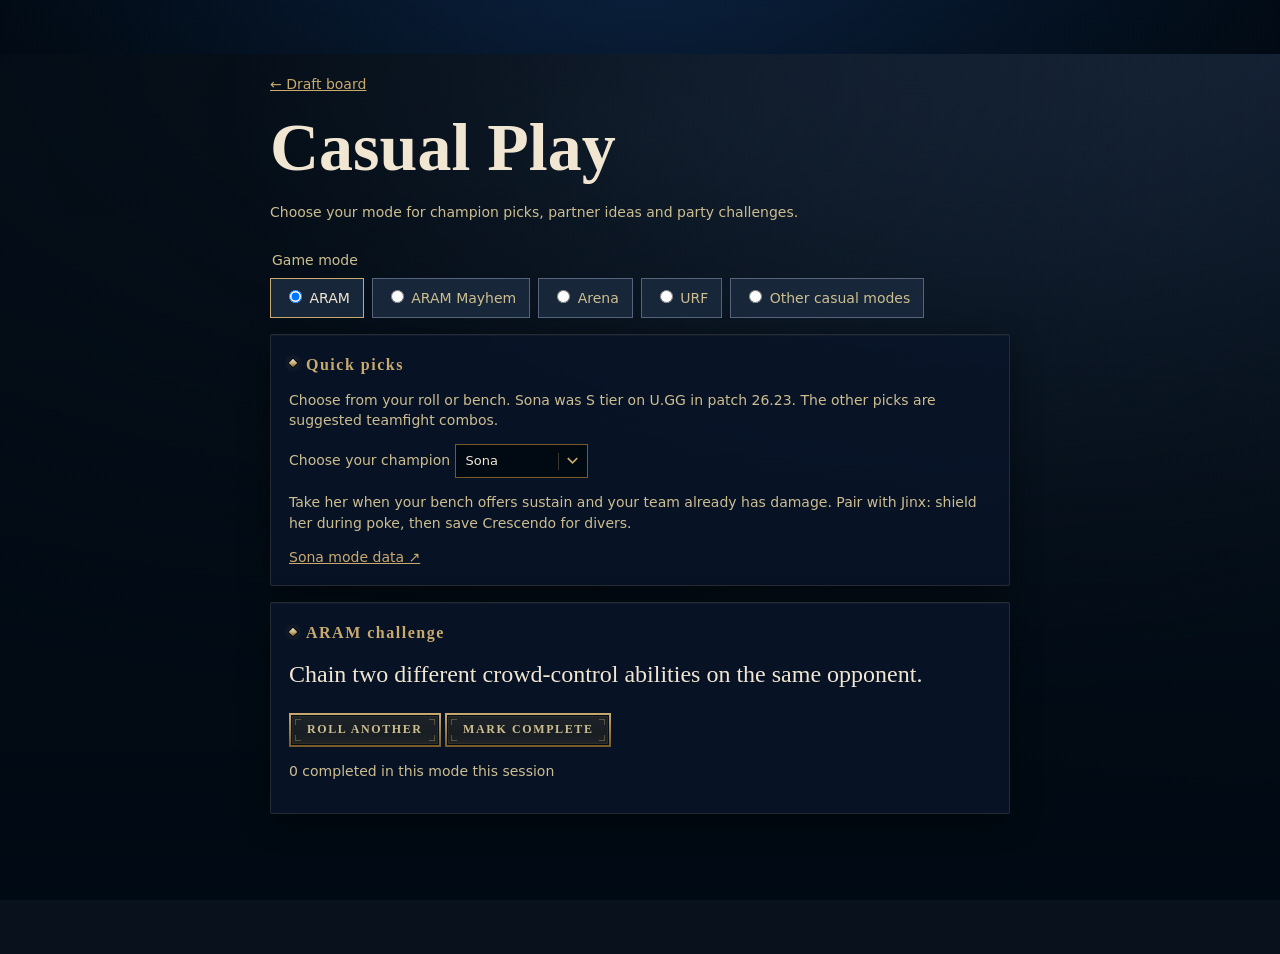
==== commit efcfc574: "Fix live champion tracking and recover oversized drafts" ====
--- a/casual.html
+++ b/casual.html
@@ -4,7 +4,7 @@
 <meta charset="utf-8">
 <meta name="viewport" content="width=device-width,initial-scale=1">
 <title>Casual Play · AI Counter Picker</title>
-<link rel="stylesheet" href="style.css?v=d9fa9392c0">
+<link rel="stylesheet" href="style.css?v=fdc14d04e8">
 <style>
 body { background: radial-gradient(ellipse at top right,#273954,transparent 58%),#09121c; }
 main { max-width: 780px; margin: 6vh auto; padding: 20px; }
@@ -14,7 +14,7 @@
 .mode:has(:checked) { border-color:var(--gold); color:var(--gold-hi); } .card { margin:16px 0; }
 #prompt { font: 24px/1.35 Georgia,serif; color:var(--white); margin:14px 0 22px; }
 </style>
-<script defer src="casual.js?v=d9fa9392c0"></script>
+<script defer src="casual.js?v=fdc14d04e8"></script>
 </head>
 <body><main><a href="./">← Draft board</a><h1>Casual Play</h1>
 <p>Choose your mode for champion picks, partner ideas and party challenges.</p>
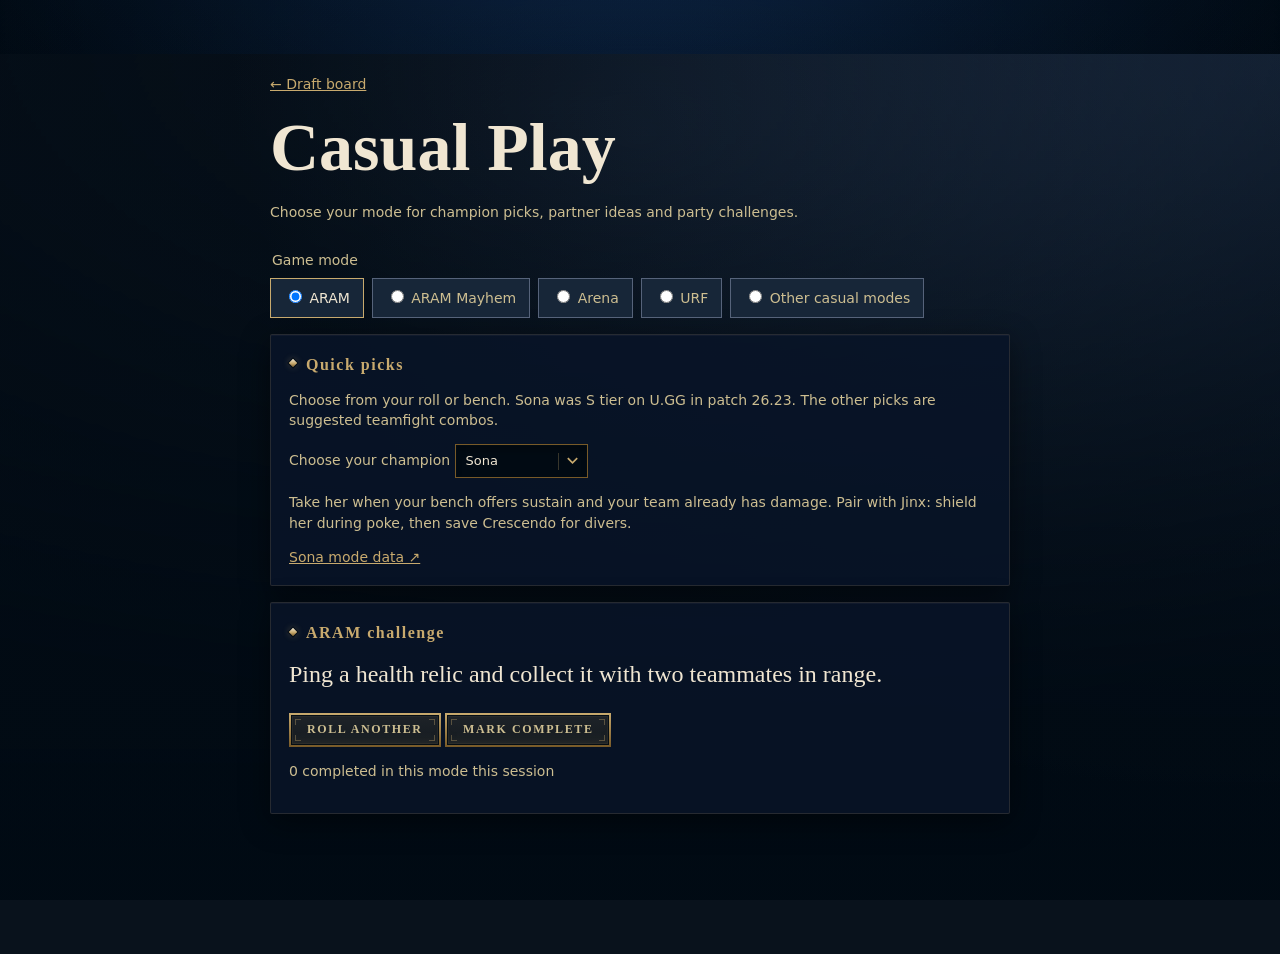
==== commit 0de4ea2c: "Show Arena stats directly and keep board tabs ready" ====
--- a/casual.html
+++ b/casual.html
@@ -4,7 +4,7 @@
 <meta charset="utf-8">
 <meta name="viewport" content="width=device-width,initial-scale=1">
 <title>Casual Play · AI Counter Picker</title>
-<link rel="stylesheet" href="style.css?v=fdc14d04e8">
+<link rel="stylesheet" href="style.css?v=901a3fc27f">
 <style>
 body { background: radial-gradient(ellipse at top right,#273954,transparent 58%),#09121c; }
 main { max-width: 780px; margin: 6vh auto; padding: 20px; }
@@ -14,7 +14,8 @@
 .mode:has(:checked) { border-color:var(--gold); color:var(--gold-hi); } .card { margin:16px 0; }
 #prompt { font: 24px/1.35 Georgia,serif; color:var(--white); margin:14px 0 22px; }
 </style>
-<script defer src="casual.js?v=fdc14d04e8"></script>
+<script defer src="casual-lobby.js?v=901a3fc27f"></script>
+<script defer src="casual.js?v=901a3fc27f"></script>
 </head>
 <body><main><a href="./">← Draft board</a><h1>Casual Play</h1>
 <p>Choose your mode for champion picks, partner ideas and party challenges.</p>
@@ -24,7 +25,7 @@
 <label class="mode"><input type="radio" name="mode" value="Arena"> Arena</label>
 <label class="mode"><input type="radio" name="mode" value="URF"> URF</label>
 <label class="mode"><input type="radio" name="mode" value="Other"> Other casual modes</label></fieldset>
-<section class="card" id="scout"><h2>Quick picks</h2><p id="pickNote"></p><label>Choose your champion <select id="champion"></select></label><div id="advice" aria-live="polite"></div></section>
+<section class="card" id="scout"><h2 id="scoutTitle">Quick picks</h2><p id="pickNote"></p><label id="championPicker">Choose your champion <select id="champion"></select></label><div id="advice" aria-live="polite"></div></section>
 <section class="card"><h2 id="heading">ARAM challenge</h2><p id="prompt" aria-live="polite"></p>
 <button id="roll">Roll another</button> <button id="done">Mark complete</button><p id="score" aria-live="polite"></p></section>
 </main></body></html>
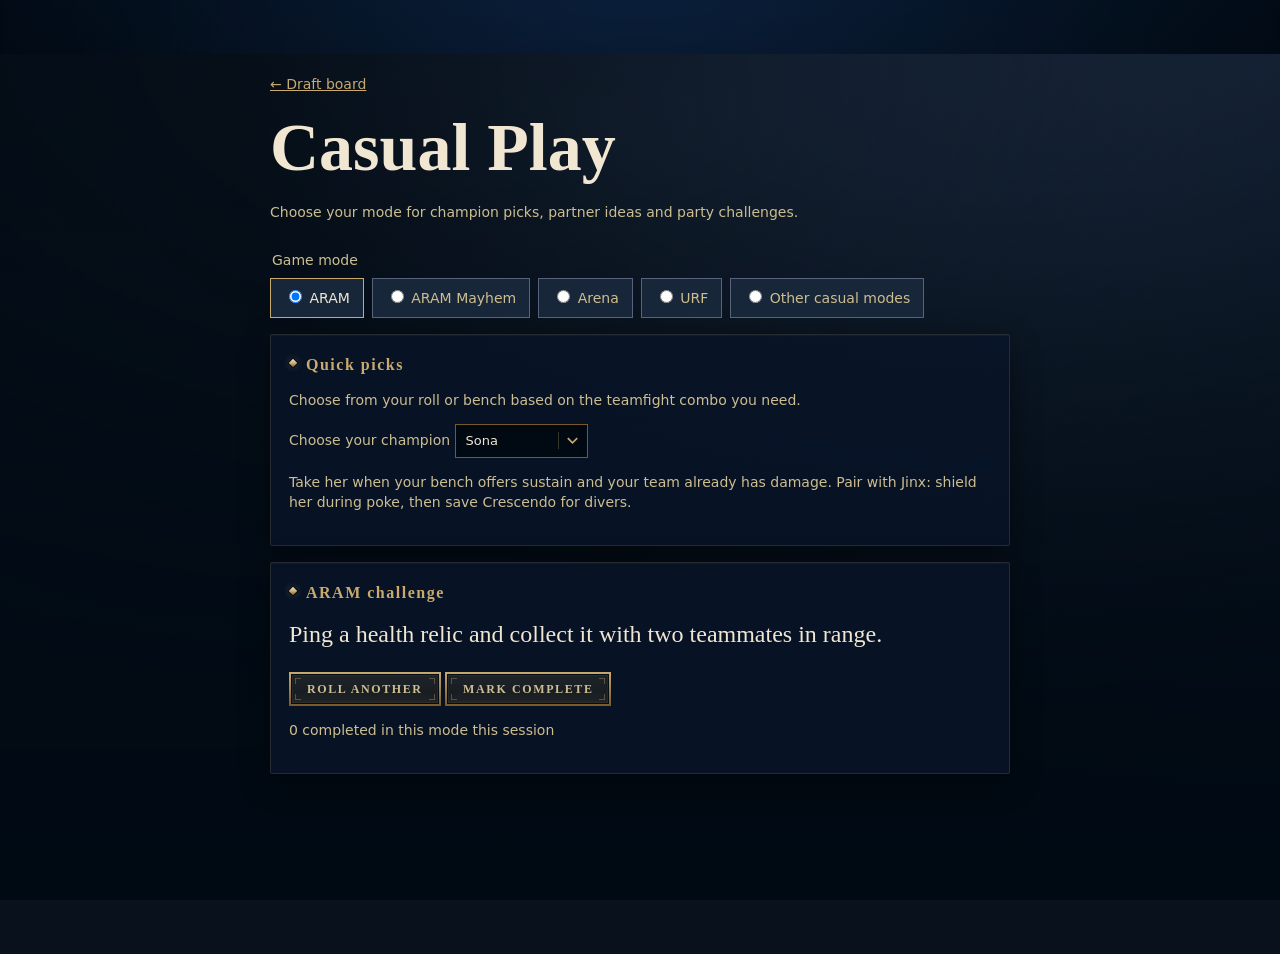
==== commit 9fd3c36e: "Add Arena portraits and inline build guides" ====
--- a/casual.html
+++ b/casual.html
@@ -4,7 +4,7 @@
 <meta charset="utf-8">
 <meta name="viewport" content="width=device-width,initial-scale=1">
 <title>Casual Play · AI Counter Picker</title>
-<link rel="stylesheet" href="style.css?v=901a3fc27f">
+<link rel="stylesheet" href="style.css?v=8178655476">
 <style>
 body { background: radial-gradient(ellipse at top right,#273954,transparent 58%),#09121c; }
 main { max-width: 780px; margin: 6vh auto; padding: 20px; }
@@ -14,8 +14,8 @@
 .mode:has(:checked) { border-color:var(--gold); color:var(--gold-hi); } .card { margin:16px 0; }
 #prompt { font: 24px/1.35 Georgia,serif; color:var(--white); margin:14px 0 22px; }
 </style>
-<script defer src="casual-lobby.js?v=901a3fc27f"></script>
-<script defer src="casual.js?v=901a3fc27f"></script>
+<script defer src="casual-lobby.js?v=8178655476"></script>
+<script defer src="casual.js?v=8178655476"></script>
 </head>
 <body><main><a href="./">← Draft board</a><h1>Casual Play</h1>
 <p>Choose your mode for champion picks, partner ideas and party challenges.</p>
--- a/style.css
+++ b/style.css
@@ -2253,3 +2253,20 @@
 html.art-back body::before { transition: none; }
 .art-fade, .art-fade.on { transition: opacity var(--art-fade) ease-in-out; }
 body.casual-lobby .board, body.casual-lobby #analysis { display:none; } #casualLobby { max-width:800px; margin:20px auto; }
+.arena-caption { margin: 0 0 14px; color: var(--text); font-size: .875rem; }
+.arena-pick-grid, .arena-build-grid { display: grid; grid-template-columns: repeat(auto-fit, minmax(min(100%, 230px), 1fr)); gap: 10px; }
+.arena-pick, .arena-build { min-width: 0; border: 1px solid var(--edge); background: var(--bg1); padding: 12px; }
+.arena-pick { display: grid; grid-template-columns: auto minmax(0, 1fr); align-items: center; gap: 8px 12px; }
+.arena-pick h3, .arena-build h3 { margin: 0; color: var(--white); font-size: 1rem; }
+.arena-pick h3 small { color: var(--gold-hi); margin-left: 4px; }
+.arena-pick p, .arena-build p { margin: 0; color: var(--text); font-size: .875rem; line-height: 1.45; }
+.arena-pick strong { color: var(--energy-hi); font-variant-numeric: tabular-nums; font-size: 1.15rem; }
+.arena-partners { grid-column: 1 / -1; border-top: 1px solid var(--edge); padding-top: 8px; }
+.arena-own { border-color: var(--energy); }
+.arena-builds { margin-top: 24px; padding-top: 18px; border-top: 1px solid var(--edge); }
+.arena-build h3 { display: flex; align-items: center; gap: 8px; }
+.arena-build ol { margin: 12px 0; padding-left: 1.3rem; color: var(--white); }
+.arena-build li { padding: 3px 0 3px 3px; font-size: .875rem; }
+.arena-build li img { vertical-align: middle; margin-right: 6px; }
+.arena-build p + p { margin-top: 6px; }
+.arena-pick img, .arena-build img { object-fit: cover; border: 1px solid var(--edge-hi); }
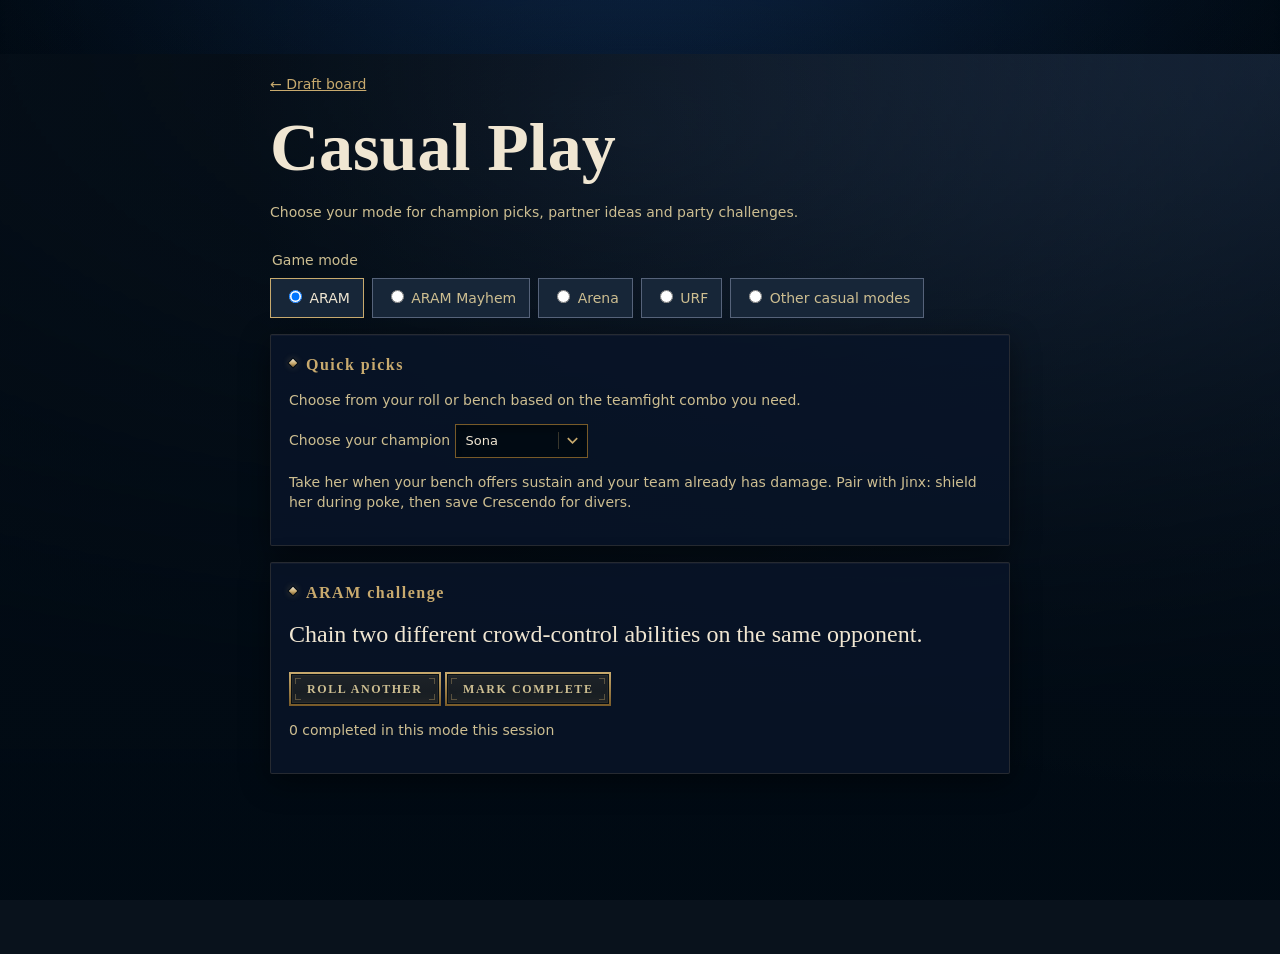
==== commit feb0c24b: "Add exact-rank Solo Queue explorer and rank slider" ====
--- a/casual.html
+++ b/casual.html
@@ -4,7 +4,7 @@
 <meta charset="utf-8">
 <meta name="viewport" content="width=device-width,initial-scale=1">
 <title>Casual Play · AI Counter Picker</title>
-<link rel="stylesheet" href="style.css?v=8178655476">
+<link rel="stylesheet" href="style.css?v=c232212696">
 <style>
 body { background: radial-gradient(ellipse at top right,#273954,transparent 58%),#09121c; }
 main { max-width: 780px; margin: 6vh auto; padding: 20px; }
@@ -14,8 +14,8 @@
 .mode:has(:checked) { border-color:var(--gold); color:var(--gold-hi); } .card { margin:16px 0; }
 #prompt { font: 24px/1.35 Georgia,serif; color:var(--white); margin:14px 0 22px; }
 </style>
-<script defer src="casual-lobby.js?v=8178655476"></script>
-<script defer src="casual.js?v=8178655476"></script>
+<script defer src="casual-lobby.js?v=c232212696"></script>
+<script defer src="casual.js?v=c232212696"></script>
 </head>
 <body><main><a href="./">← Draft board</a><h1>Casual Play</h1>
 <p>Choose your mode for champion picks, partner ideas and party challenges.</p>
--- a/style.css
+++ b/style.css
@@ -2270,3 +2270,10 @@
 .arena-build li img { vertical-align: middle; margin-right: 6px; }
 .arena-build p + p { margin-top: 6px; }
 .arena-pick img, .arena-build img { object-fit: cover; border: 1px solid var(--edge-hi); }
+.sq-rank-panel { margin-bottom: 14px; }
+.sq-rank-panel h1 { margin: 0 0 12px; color: var(--gold-hi); font: 700 24px/1.2 Cinzel, Georgia, serif; }
+.sq-rank-controls { display: flex; flex-wrap: wrap; align-items: center; gap: 10px 16px; }
+.sq-rank-controls output { color: var(--gold-hi); margin-left: 6px; font-weight: 700; }
+.sq-rank-controls input { flex: 1 1 180px; min-width: 0; max-width: 420px; accent-color: var(--energy); }
+.sq-rank-panel p { margin: 10px 0 0; }
+.sq-tools .sq-sel[hidden] { display: none; }
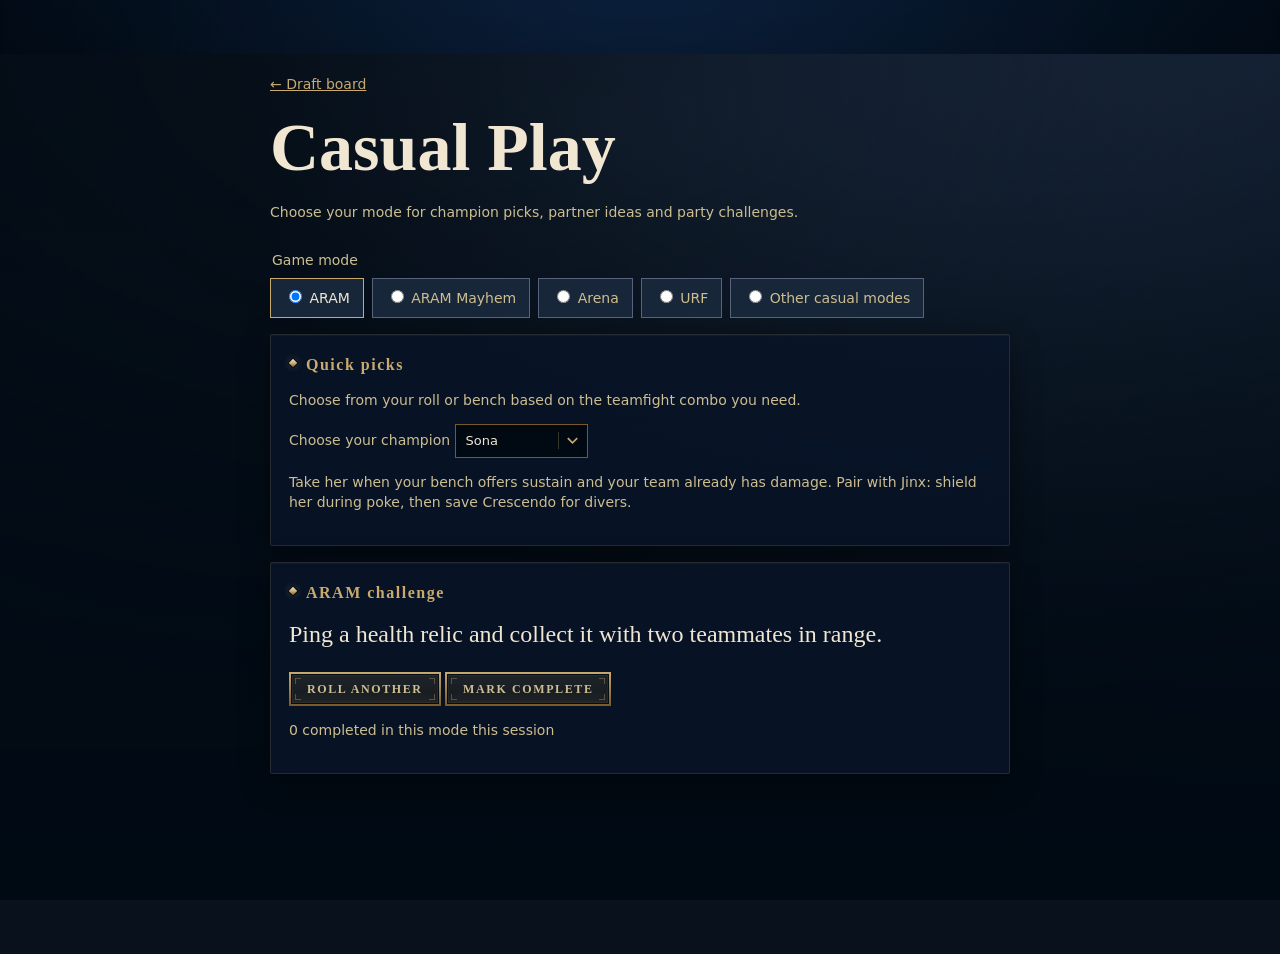
==== commit f0df50cd: "Follow role swaps and show the top five available picks for your lane" ====
--- a/casual.html
+++ b/casual.html
@@ -4,7 +4,7 @@
 <meta charset="utf-8">
 <meta name="viewport" content="width=device-width,initial-scale=1">
 <title>Casual Play · AI Counter Picker</title>
-<link rel="stylesheet" href="style.css?v=c232212696">
+<link rel="stylesheet" href="style.css?v=df1beca5e9">
 <style>
 body { background: radial-gradient(ellipse at top right,#273954,transparent 58%),#09121c; }
 main { max-width: 780px; margin: 6vh auto; padding: 20px; }
@@ -14,8 +14,8 @@
 .mode:has(:checked) { border-color:var(--gold); color:var(--gold-hi); } .card { margin:16px 0; }
 #prompt { font: 24px/1.35 Georgia,serif; color:var(--white); margin:14px 0 22px; }
 </style>
-<script defer src="casual-lobby.js?v=c232212696"></script>
-<script defer src="casual.js?v=c232212696"></script>
+<script defer src="casual-lobby.js?v=df1beca5e9"></script>
+<script defer src="casual.js?v=df1beca5e9"></script>
 </head>
 <body><main><a href="./">← Draft board</a><h1>Casual Play</h1>
 <p>Choose your mode for champion picks, partner ideas and party challenges.</p>
--- a/style.css
+++ b/style.css
@@ -577,6 +577,8 @@
 
 .recs-title { margin: 16px 0 8px; font-family: Cinzel, serif; color: var(--gold); letter-spacing: 1.5px; font-weight: 700; font-size: 14px; }
 .recs { display: grid; grid-template-columns: repeat(auto-fill, minmax(172px, 1fr)); gap: 10px; }
+#rolePicks { order: 8; grid-column: 1 / -1; }
+#rolePicks .rscore { display: block; }
 .rec {
   position: relative; display: flex; gap: 10px; align-items: center; padding: 10px; cursor: pointer;
   background: linear-gradient(180deg, var(--surface), var(--surface2)); border: 1px solid var(--edge); border-radius: var(--radius);
